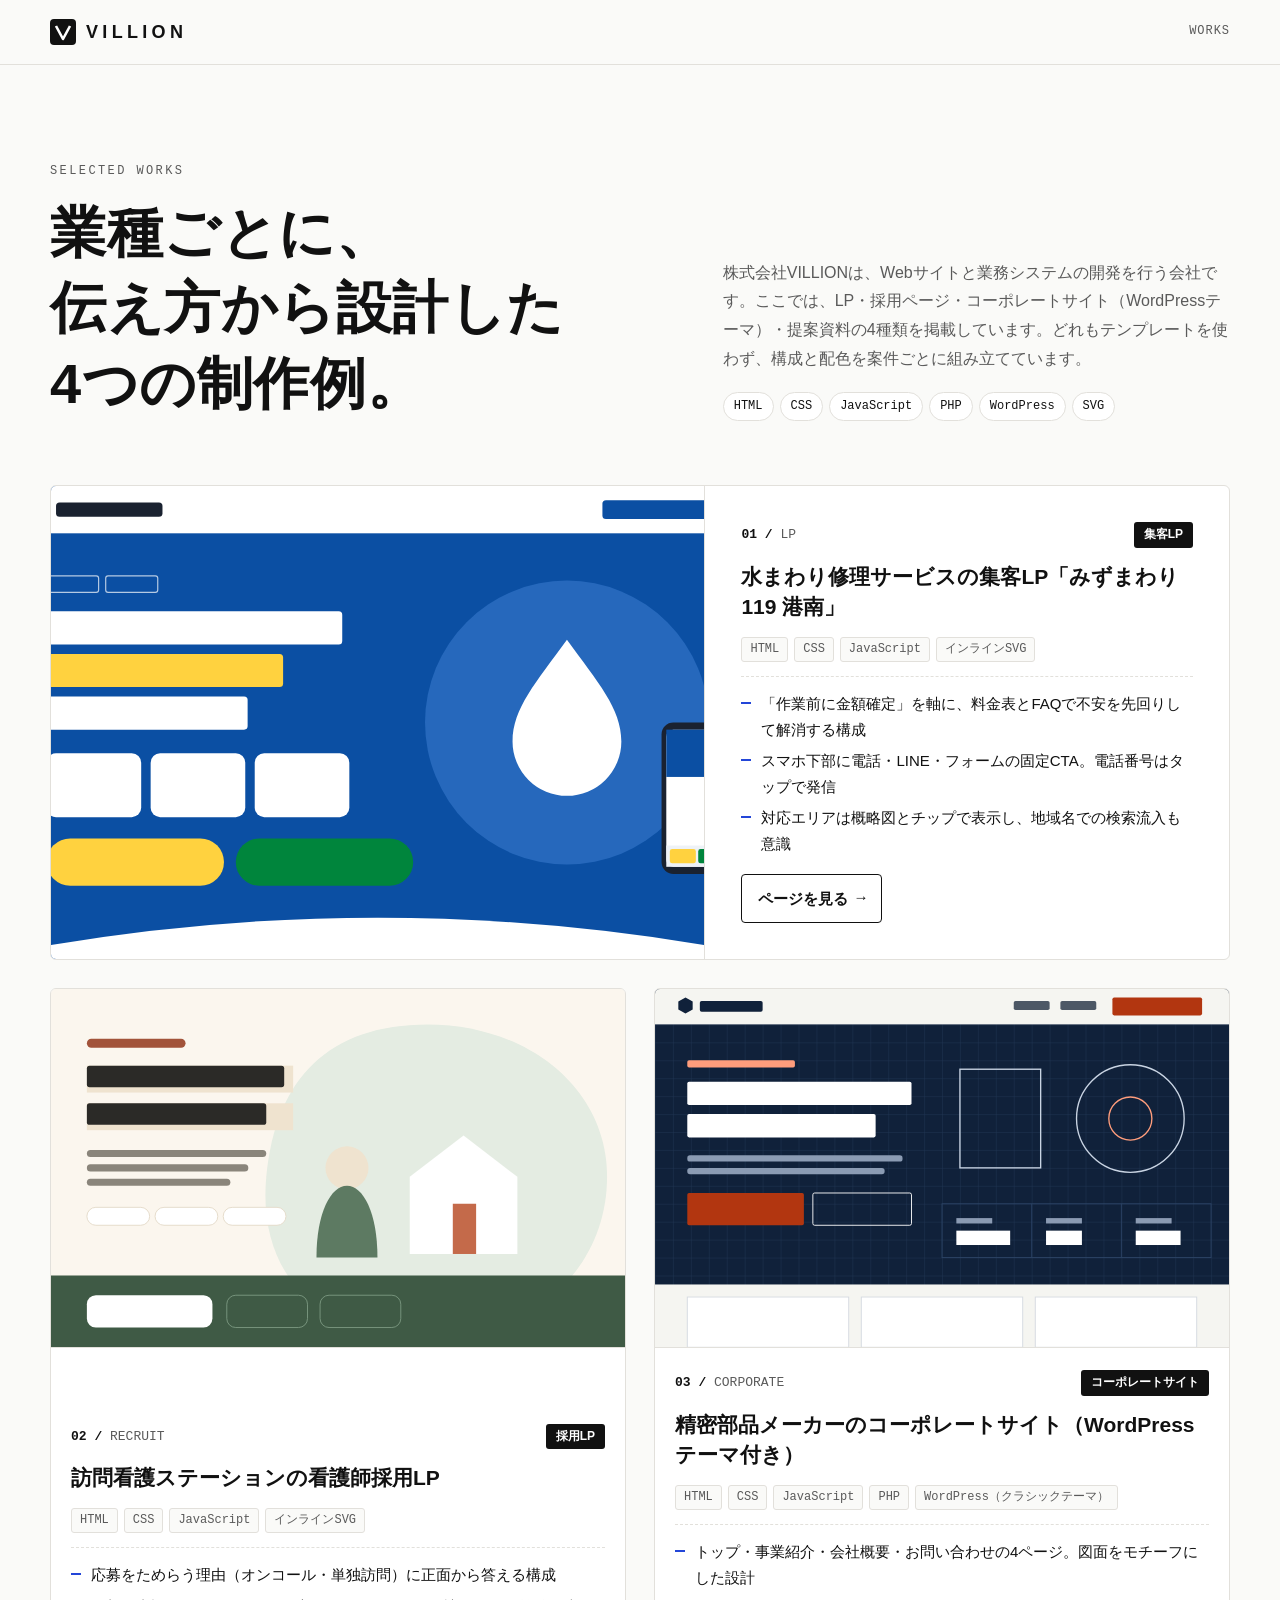
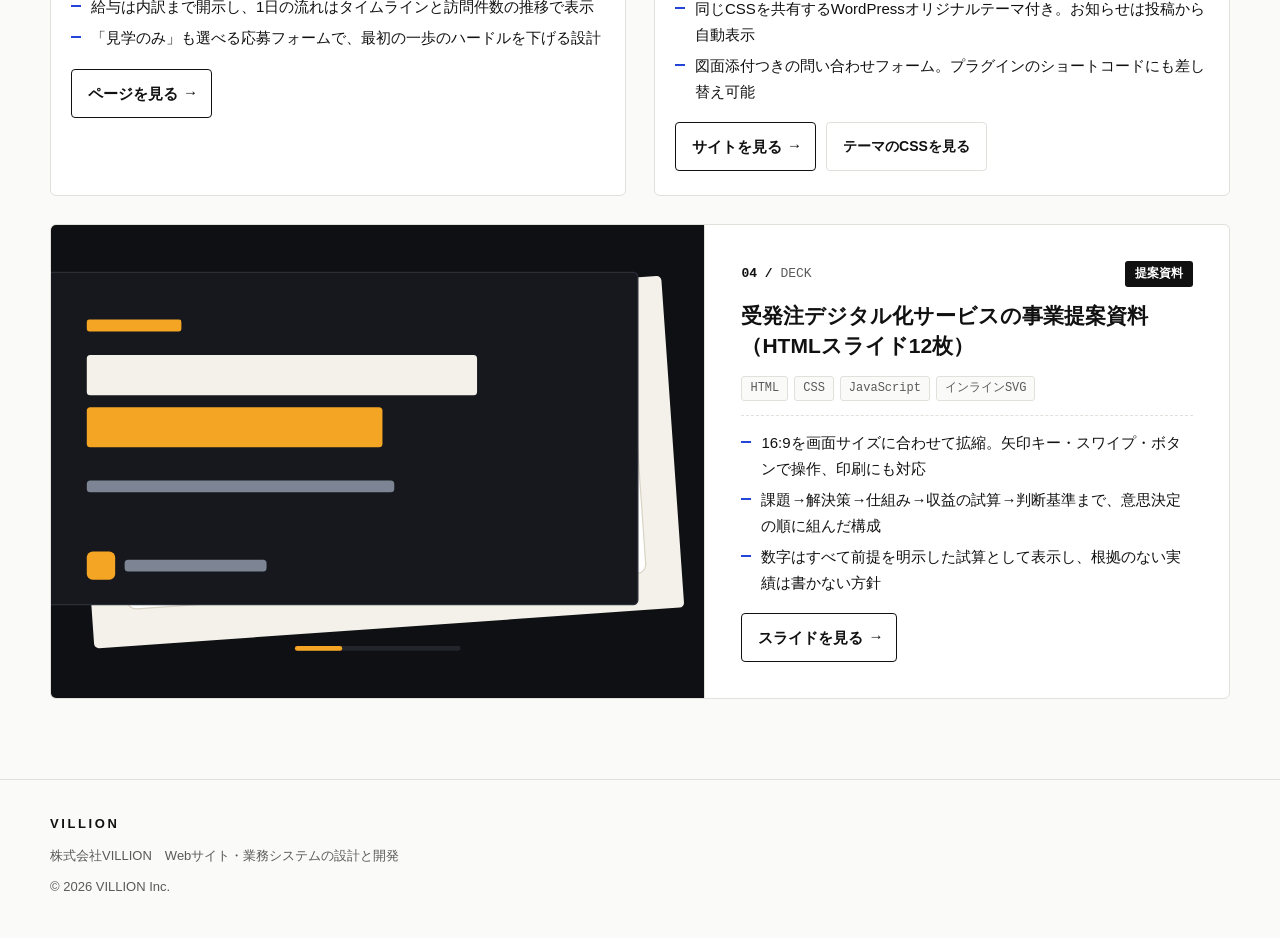
==== index.html @ d7cc5c80 "制作例サイトを追加 Co-Authored-By: Claude Opus 5.5 <noreply@anthropic.com>" ====
<!doctype html>
<html lang="ja">
<head>
<meta charset="utf-8">
<meta name="viewport" content="width=device-width, initial-scale=1">
<title>制作例｜株式会社VILLION</title>
<meta name="description" content="株式会社VILLIONの制作例。集客LP、採用LP、WordPressオリジナルテーマのコーポレートサイト、HTMLスライドの事業提案資料。いずれも素のHTML/CSSで、スマホとPCの両方に対応しています。">
<meta name="theme-color" content="#111111">
<style>
:root {
  --ink: #111111;
  --sub: #5a5a5a;
  --line: #e2e0db;
  --bg: #fafaf8;
  --white: #ffffff;
  --accent: #2346d8;
  --sans: "Hiragino Sans", "Hiragino Kaku Gothic ProN", "Noto Sans JP", "Yu Gothic", Meiryo, sans-serif;
  --mono: "SF Mono", Menlo, Consolas, monospace;
}
*, *::before, *::after { box-sizing: border-box; }
html { -webkit-text-size-adjust: 100%; }
body { margin: 0; background: var(--bg); color: var(--ink); font-family: var(--sans); line-height: 1.8; font-size: 16px; }
h1, h2, h3, p, ul, dl, dd { margin: 0; }
a { color: inherit; }
:focus-visible { outline: 3px solid var(--accent); outline-offset: 3px; }
.wrap { width: min(1180px, 100% - 32px); margin-inline: auto; }

.hd { border-bottom: 1px solid var(--line); }
.hd__in { display: flex; align-items: center; justify-content: space-between; height: 64px; }
.logo { font-weight: 900; letter-spacing: .24em; font-size: 18px; text-decoration: none; display: flex; align-items: center; gap: 10px; }
.logo svg { width: 26px; height: 26px; }
.hd__meta { font-size: 12px; color: var(--sub); font-family: var(--mono); letter-spacing: .08em; }

.intro { padding: 56px 0 40px; display: grid; gap: 24px; }
.intro__label { font-family: var(--mono); font-size: 12px; letter-spacing: .2em; color: var(--accent); }
.intro h1 { font-size: clamp(30px, 7vw, 56px); font-weight: 800; line-height: 1.35; letter-spacing: .01em; }
.intro p { color: var(--sub); max-width: 38em; }
.intro__stack { display: flex; flex-wrap: wrap; gap: 6px; padding: 0; list-style: none; }
.intro__stack li { font-family: var(--mono); font-size: 12px; border: 1px solid var(--line); background: var(--white); padding: 3px 10px; border-radius: 999px; }
@media (min-width: 960px) {
  .intro { grid-template-columns: 1.2fr 1fr; align-items: end; padding: 96px 0 64px; gap: 64px; }
}

.works { display: grid; gap: 28px; padding-bottom: 80px; counter-reset: w; }
.work { background: var(--white); border: 1px solid var(--line); border-radius: 6px; overflow: hidden; display: grid; }
.work__thumb { display: block; aspect-ratio: 16 / 10; overflow: hidden; border-bottom: 1px solid var(--line); background: #eee; }
.work__thumb svg { width: 100%; height: 100%; transition: transform .4s ease; }
.work:hover .work__thumb svg { transform: scale(1.025); }
.work__body { padding: 22px 20px 24px; display: grid; gap: 14px; align-content: start; }
.work__top { display: flex; align-items: center; justify-content: space-between; gap: 12px; }
.work__no { font-family: var(--mono); font-size: 13px; color: var(--sub); }
.work__no::before { counter-increment: w; content: counter(w, decimal-leading-zero) " / "; color: var(--ink); font-weight: 700; }
.work__kind { font-size: 12px; font-weight: 700; padding: 2px 10px; border-radius: 3px; background: var(--ink); color: #fff; }
.work h2 { font-size: 21px; font-weight: 800; line-height: 1.45; }
.work__tech { display: flex; flex-wrap: wrap; gap: 6px; padding: 0; list-style: none; }
.work__tech li { font-family: var(--mono); font-size: 12px; color: var(--sub); background: var(--bg); border: 1px solid var(--line); padding: 1px 8px; border-radius: 3px; }
.work__points { list-style: none; padding: 0; display: grid; gap: 6px; border-top: 1px dashed var(--line); padding-top: 14px; }
.work__points li { position: relative; padding-left: 20px; font-size: 15px; line-height: 1.7; }
.work__points li::before { content: ""; position: absolute; left: 0; top: .72em; width: 10px; height: 2px; background: var(--accent); }
.work__links { display: flex; flex-wrap: wrap; gap: 10px; margin-top: 4px; }
.work__link { display: inline-flex; align-items: center; gap: 8px; font-weight: 700; font-size: 15px; text-decoration: none; padding: 10px 16px; border: 1.5px solid var(--ink); border-radius: 4px; }
.work__link:hover { background: var(--ink); color: #fff; }
.work__link--sub { border-color: var(--line); font-weight: 600; font-size: 14px; }
.work__link--sub:hover { background: var(--bg); color: var(--ink); }
.work__link span[aria-hidden] { font-family: var(--mono); }
@media (min-width: 760px) { .works { grid-template-columns: 1fr 1fr; } }
@media (min-width: 1100px) {
  .work--wide { grid-column: 1 / -1; grid-template-columns: 1.25fr 1fr; }
  .work--wide .work__thumb { aspect-ratio: auto; border-bottom: 0; border-right: 1px solid var(--line); min-height: 100%; }
  .work--wide .work__body { padding: 36px 36px; }
}

.ft { border-top: 1px solid var(--line); padding: 32px 0 40px; font-size: 13px; color: var(--sub); }
.ft__in { display: grid; gap: 8px; }
.ft b { color: var(--ink); letter-spacing: .2em; }
</style>
</head>
<body>
<header class="hd">
  <div class="wrap hd__in">
    <a class="logo" href="index.html">
      <svg viewBox="0 0 26 26" aria-hidden="true"><rect width="26" height="26" rx="4" fill="#111"/><path d="M6 7l7 13 7-13" fill="none" stroke="#fff" stroke-width="2.6" stroke-linejoin="round"/></svg>
      VILLION
    </a>
    <span class="hd__meta">WORKS</span>
  </div>
</header>

<main>
  <section class="intro wrap" aria-labelledby="intro-title">
    <div>
      <p class="intro__label">SELECTED WORKS</p>
      <h1 id="intro-title" style="margin-top:12px">業種ごとに、<br>伝え方から設計した<br>4つの制作例。</h1>
    </div>
    <div style="display:grid;gap:18px">
      <p>株式会社VILLIONは、Webサイトと業務システムの開発を行う会社です。ここでは、LP・採用ページ・コーポレートサイト（WordPressテーマ）・提案資料の4種類を掲載しています。どれもテンプレートを使わず、構成と配色を案件ごとに組み立てています。</p>
      <ul class="intro__stack" aria-label="主な使用技術">
        <li>HTML</li><li>CSS</li><li>JavaScript</li><li>PHP</li><li>WordPress</li><li>SVG</li>
      </ul>
    </div>
  </section>

  <div class="wrap works">

    <article class="work work--wide">
      <a class="work__thumb" href="works/lp-suido/index.html" tabindex="-1" aria-hidden="true">
        <svg viewBox="0 0 640 400" preserveAspectRatio="xMidYMid slice">
          <rect width="640" height="400" fill="#0b4fa3"/>
          <rect width="640" height="40" fill="#fff"/><rect x="24" y="12" width="16" height="16" rx="4" fill="#0b4fa3"/><rect x="48" y="14" width="90" height="12" rx="3" fill="#1a2230"/><rect x="510" y="12" width="106" height="16" rx="3" fill="#0b4fa3"/>
          <rect x="40" y="76" width="44" height="14" rx="2" fill="none" stroke="#fff" opacity=".7"/><rect x="90" y="76" width="44" height="14" rx="2" fill="none" stroke="#fff" opacity=".7"/>
          <rect x="40" y="106" width="250" height="28" rx="3" fill="#fff"/><rect x="40" y="142" width="200" height="28" rx="3" fill="#ffd23f"/><rect x="40" y="178" width="170" height="28" rx="3" fill="#fff"/>
          <rect x="40" y="226" width="80" height="54" rx="8" fill="#fff"/><rect x="128" y="226" width="80" height="54" rx="8" fill="#fff"/><rect x="216" y="226" width="80" height="54" rx="8" fill="#fff"/>
          <rect x="40" y="298" width="150" height="40" rx="20" fill="#ffd23f"/><rect x="200" y="298" width="150" height="40" rx="20" fill="#00853c"/>
          <circle cx="480" cy="200" r="120" fill="#3d7fd1" opacity=".55"/><path d="M480 130c-26 36-46 58-46 86a46 46 0 0 0 92 0c0-28-20-50-46-86Z" fill="#fff"/>
          <path d="M-20 400 Q320 330 660 400Z" fill="#fff"/>
          <!-- phone mock with fixed CTA -->
          <g transform="translate(560 200)"><rect width="64" height="128" rx="10" fill="#1a2230"/><rect x="4" y="6" width="56" height="116" rx="6" fill="#fff"/><rect x="4" y="6" width="56" height="40" fill="#0b4fa3"/><rect x="4" y="104" width="56" height="18" fill="#eef2f7"/><rect x="7" y="107" width="22" height="12" rx="2" fill="#ffd23f"/><rect x="31" y="107" width="13" height="12" rx="2" fill="#00853c"/><rect x="46" y="107" width="11" height="12" rx="2" fill="#0b4fa3"/></g>
        </svg>
      </a>
      <div class="work__body">
        <div class="work__top"><span class="work__no">LP</span><span class="work__kind">集客LP</span></div>
        <h2>水まわり修理サービスの集客LP「みずまわり119 港南」</h2>
        <ul class="work__tech" aria-label="使用技術"><li>HTML</li><li>CSS</li><li>JavaScript</li><li>インラインSVG</li></ul>
        <ul class="work__points">
          <li>「作業前に金額確定」を軸に、料金表とFAQで不安を先回りして解消する構成</li>
          <li>スマホ下部に電話・LINE・フォームの固定CTA。電話番号はタップで発信</li>
          <li>対応エリアは概略図とチップで表示し、地域名での検索流入も意識</li>
        </ul>
        <div class="work__links"><a class="work__link" href="works/lp-suido/index.html">ページを見る <span aria-hidden="true">→</span></a></div>
      </div>
    </article>

    <article class="work">
      <a class="work__thumb" href="works/lp-recruit/index.html" tabindex="-1" aria-hidden="true">
        <svg viewBox="0 0 640 400" preserveAspectRatio="xMidYMid slice">
          <rect width="640" height="400" fill="#fbf6ee"/>
          <path d="M420 40c110 0 200 70 200 170s-80 180-200 180-190-70-180-180S310 40 420 40Z" fill="#e4ece2"/>
          <path d="M400 210l60-46 60 46v86H400z" fill="#fff"/><rect x="448" y="240" width="26" height="56" fill="#c46a4a"/>
          <circle cx="330" cy="200" r="24" fill="#efe3cf"/><path d="M296 300c0-50 16-80 34-80s34 30 34 80z" fill="#5d7a62"/>
          <rect x="40" y="56" width="110" height="10" rx="5" fill="#a2533a"/>
          <rect x="40" y="86" width="230" height="30" fill="#efe3cf"/><rect x="40" y="86" width="220" height="24" rx="3" fill="#2b2a27"/>
          <rect x="40" y="128" width="230" height="30" fill="#efe3cf"/><rect x="40" y="128" width="200" height="24" rx="3" fill="#2b2a27"/>
          <rect x="40" y="180" width="200" height="8" rx="4" fill="#8a857b"/><rect x="40" y="196" width="180" height="8" rx="4" fill="#8a857b"/><rect x="40" y="212" width="160" height="8" rx="4" fill="#8a857b"/>
          <rect x="40" y="244" width="70" height="20" rx="10" fill="#fff" stroke="#e3d9c8"/><rect x="116" y="244" width="70" height="20" rx="10" fill="#fff" stroke="#e3d9c8"/><rect x="192" y="244" width="70" height="20" rx="10" fill="#fff" stroke="#e3d9c8"/>
          <rect x="0" y="320" width="640" height="80" fill="#3f5a45"/>
          <rect x="40" y="342" width="140" height="36" rx="10" fill="#fff"/><rect x="196" y="342" width="90" height="36" rx="10" fill="none" stroke="#7d9a82"/><rect x="300" y="342" width="90" height="36" rx="10" fill="none" stroke="#7d9a82"/>
        </svg>
      </a>
      <div class="work__body">
        <div class="work__top"><span class="work__no">RECRUIT</span><span class="work__kind">採用LP</span></div>
        <h2>訪問看護ステーションの看護師採用LP</h2>
        <ul class="work__tech" aria-label="使用技術"><li>HTML</li><li>CSS</li><li>JavaScript</li><li>インラインSVG</li></ul>
        <ul class="work__points">
          <li>応募をためらう理由（オンコール・単独訪問）に正面から答える構成</li>
          <li>給与は内訳まで開示し、1日の流れはタイムラインと訪問件数の推移で表示</li>
          <li>「見学のみ」も選べる応募フォームで、最初の一歩のハードルを下げる設計</li>
        </ul>
        <div class="work__links"><a class="work__link" href="works/lp-recruit/index.html">ページを見る <span aria-hidden="true">→</span></a></div>
      </div>
    </article>

    <article class="work">
      <a class="work__thumb" href="works/corporate/index.html" tabindex="-1" aria-hidden="true">
        <svg viewBox="0 0 640 400" preserveAspectRatio="xMidYMid slice">
          <defs><pattern id="gr" width="20" height="20" patternUnits="userSpaceOnUse"><path d="M20 0H0V20" fill="none" stroke="#2c4466" stroke-width="1"/></pattern></defs>
          <rect width="640" height="400" fill="#10213a"/><rect width="640" height="400" fill="url(#gr)" opacity=".6"/>
          <rect width="640" height="40" fill="#f5f5f1"/><path d="M34 10l8 4.5v9L34 28l-8-4.5v-9z" fill="#10213a"/><rect x="50" y="14" width="70" height="12" rx="2" fill="#10213a"/>
          <rect x="400" y="14" width="40" height="10" rx="2" fill="#4d5866"/><rect x="452" y="14" width="40" height="10" rx="2" fill="#4d5866"/><rect x="510" y="10" width="100" height="20" rx="2" fill="#b23610"/>
          <rect x="36" y="80" width="120" height="8" rx="2" fill="#ff9d7c"/>
          <rect x="36" y="104" width="250" height="26" rx="2" fill="#fff"/><rect x="36" y="140" width="210" height="26" rx="2" fill="#fff"/>
          <rect x="36" y="186" width="240" height="7" rx="3" fill="#8b9bb3"/><rect x="36" y="200" width="220" height="7" rx="3" fill="#8b9bb3"/>
          <rect x="36" y="228" width="130" height="36" rx="2" fill="#b23610"/><rect x="176" y="228" width="110" height="36" rx="2" fill="none" stroke="#fff"/>
          <g fill="none" stroke="#c9d4e3" stroke-width="1.5"><rect x="340" y="90" width="90" height="110"/><circle cx="530" cy="145" r="60"/><circle cx="530" cy="145" r="24" stroke="#ff9d7c"/></g>
          <g stroke="#2c4466"><rect x="320" y="240" width="300" height="60" fill="none"/><path d="M420 240v60M520 240v60"/></g>
          <rect x="336" y="256" width="40" height="6" fill="#8b9bb3"/><rect x="336" y="270" width="60" height="16" fill="#fff"/><rect x="436" y="256" width="40" height="6" fill="#8b9bb3"/><rect x="436" y="270" width="40" height="16" fill="#fff"/><rect x="536" y="256" width="40" height="6" fill="#8b9bb3"/><rect x="536" y="270" width="50" height="16" fill="#fff"/>
          <rect x="0" y="330" width="640" height="70" fill="#f5f5f1"/><g fill="#fff" stroke="#d4d9e0"><rect x="36" y="344" width="180" height="56"/><rect x="230" y="344" width="180" height="56"/><rect x="424" y="344" width="180" height="56"/></g>
        </svg>
      </a>
      <div class="work__body">
        <div class="work__top"><span class="work__no">CORPORATE</span><span class="work__kind">コーポレートサイト</span></div>
        <h2>精密部品メーカーのコーポレートサイト（WordPressテーマ付き）</h2>
        <ul class="work__tech" aria-label="使用技術"><li>HTML</li><li>CSS</li><li>JavaScript</li><li>PHP</li><li>WordPress（クラシックテーマ）</li></ul>
        <ul class="work__points">
          <li>トップ・事業紹介・会社概要・お問い合わせの4ページ。図面をモチーフにした設計</li>
          <li>同じCSSを共有するWordPressオリジナルテーマ付き。お知らせは投稿から自動表示</li>
          <li>図面添付つきの問い合わせフォーム。プラグインのショートコードにも差し替え可能</li>
        </ul>
        <div class="work__links">
          <a class="work__link" href="works/corporate/index.html">サイトを見る <span aria-hidden="true">→</span></a>
          <a class="work__link work__link--sub" href="works/corporate/wp-theme/villion-corporate/style.css">テーマのCSSを見る</a>
        </div>
      </div>
    </article>

    <article class="work work--wide">
      <a class="work__thumb" href="works/deck/index.html" tabindex="-1" aria-hidden="true">
        <svg viewBox="0 0 640 400" preserveAspectRatio="xMidYMid slice">
          <rect width="640" height="400" fill="#0f1013"/>
          <g transform="translate(70 60) rotate(-4 250 140)"><rect width="500" height="281" rx="4" fill="#f3f1ea"/><rect x="30" y="28" width="26" height="12" rx="2" fill="#f5a524"/><rect x="30" y="54" width="300" height="20" rx="2" fill="#16181d"/><g fill="#fff" stroke="#d8d3c4"><rect x="30" y="100" width="140" height="150" rx="8"/><rect x="180" y="100" width="140" height="150" rx="8"/><rect x="330" y="100" width="140" height="150" rx="8"/></g><rect x="194" y="80" width="112" height="190" rx="8" fill="#16181d" transform="translate(0 0)" opacity="0"/><rect x="180" y="100" width="140" height="150" rx="8" fill="#16181d"/><rect x="200" y="124" width="70" height="10" rx="2" fill="#f5a524"/><rect x="200" y="146" width="90" height="18" rx="2" fill="#f3f1ea"/></g>
          <g transform="translate(40 40)"><rect width="500" height="281" rx="4" fill="#16181d" stroke="#2a2e37"/><rect x="34" y="40" width="80" height="10" rx="2" fill="#f5a524"/><rect x="34" y="70" width="330" height="34" rx="3" fill="#f3f1ea"/><rect x="34" y="114" width="250" height="34" rx="3" fill="#f5a524"/><rect x="34" y="176" width="260" height="10" rx="3" fill="#7d8594"/><rect x="34" y="236" width="24" height="24" rx="5" fill="#f5a524"/><rect x="66" y="243" width="120" height="10" rx="3" fill="#7d8594"/></g>
          <rect x="250" y="356" width="140" height="4" rx="2" fill="#22252c"/><rect x="250" y="356" width="40" height="4" rx="2" fill="#f5a524"/>
        </svg>
      </a>
      <div class="work__body">
        <div class="work__top"><span class="work__no">DECK</span><span class="work__kind">提案資料</span></div>
        <h2>受発注デジタル化サービスの事業提案資料（HTMLスライド12枚）</h2>
        <ul class="work__tech" aria-label="使用技術"><li>HTML</li><li>CSS</li><li>JavaScript</li><li>インラインSVG</li></ul>
        <ul class="work__points">
          <li>16:9を画面サイズに合わせて拡縮。矢印キー・スワイプ・ボタンで操作、印刷にも対応</li>
          <li>課題→解決策→仕組み→収益の試算→判断基準まで、意思決定の順に組んだ構成</li>
          <li>数字はすべて前提を明示した試算として表示し、根拠のない実績は書かない方針</li>
        </ul>
        <div class="work__links"><a class="work__link" href="works/deck/index.html">スライドを見る <span aria-hidden="true">→</span></a></div>
      </div>
    </article>

  </div>
</main>

<footer class="ft">
  <div class="wrap ft__in">
    <b>VILLION</b>
    <span>株式会社VILLION　Webサイト・業務システムの設計と開発</span>
    <span>&copy; 2026 VILLION Inc.</span>
  </div>
</footer>
</body>
</html>
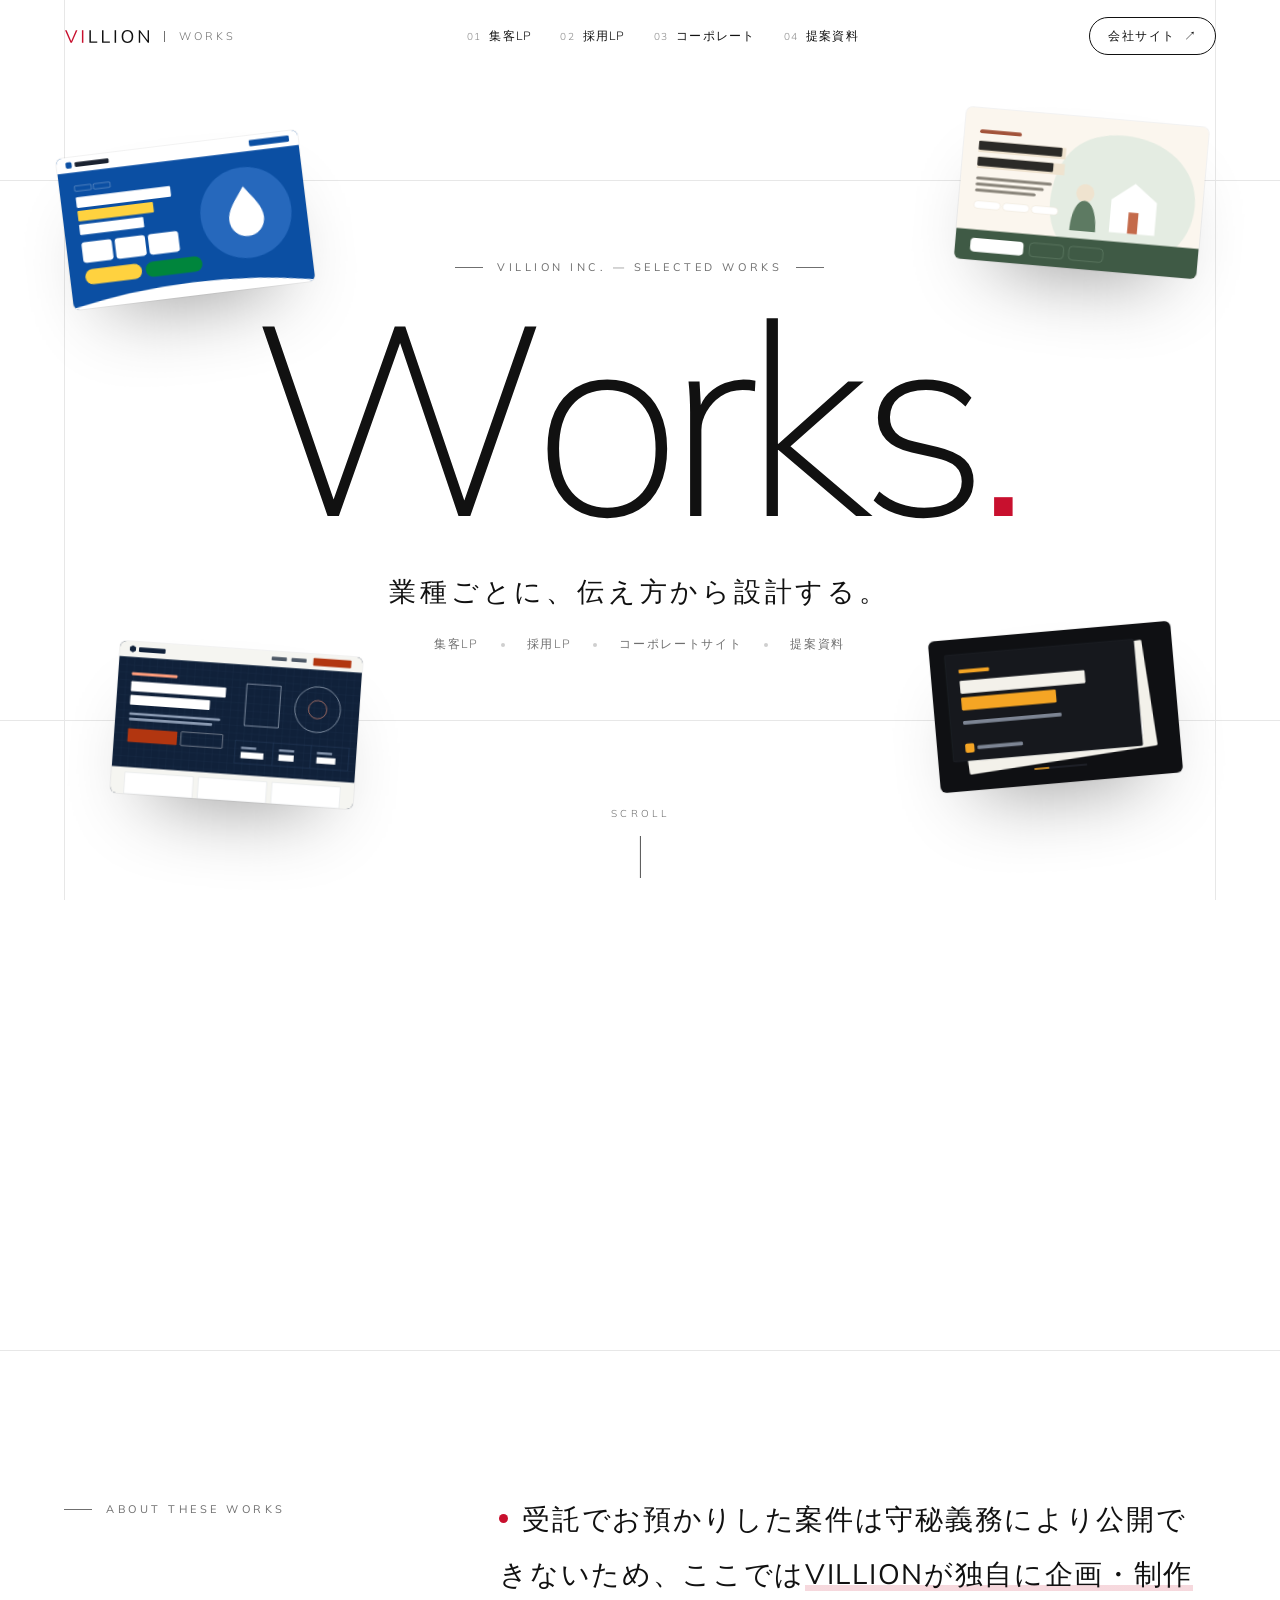
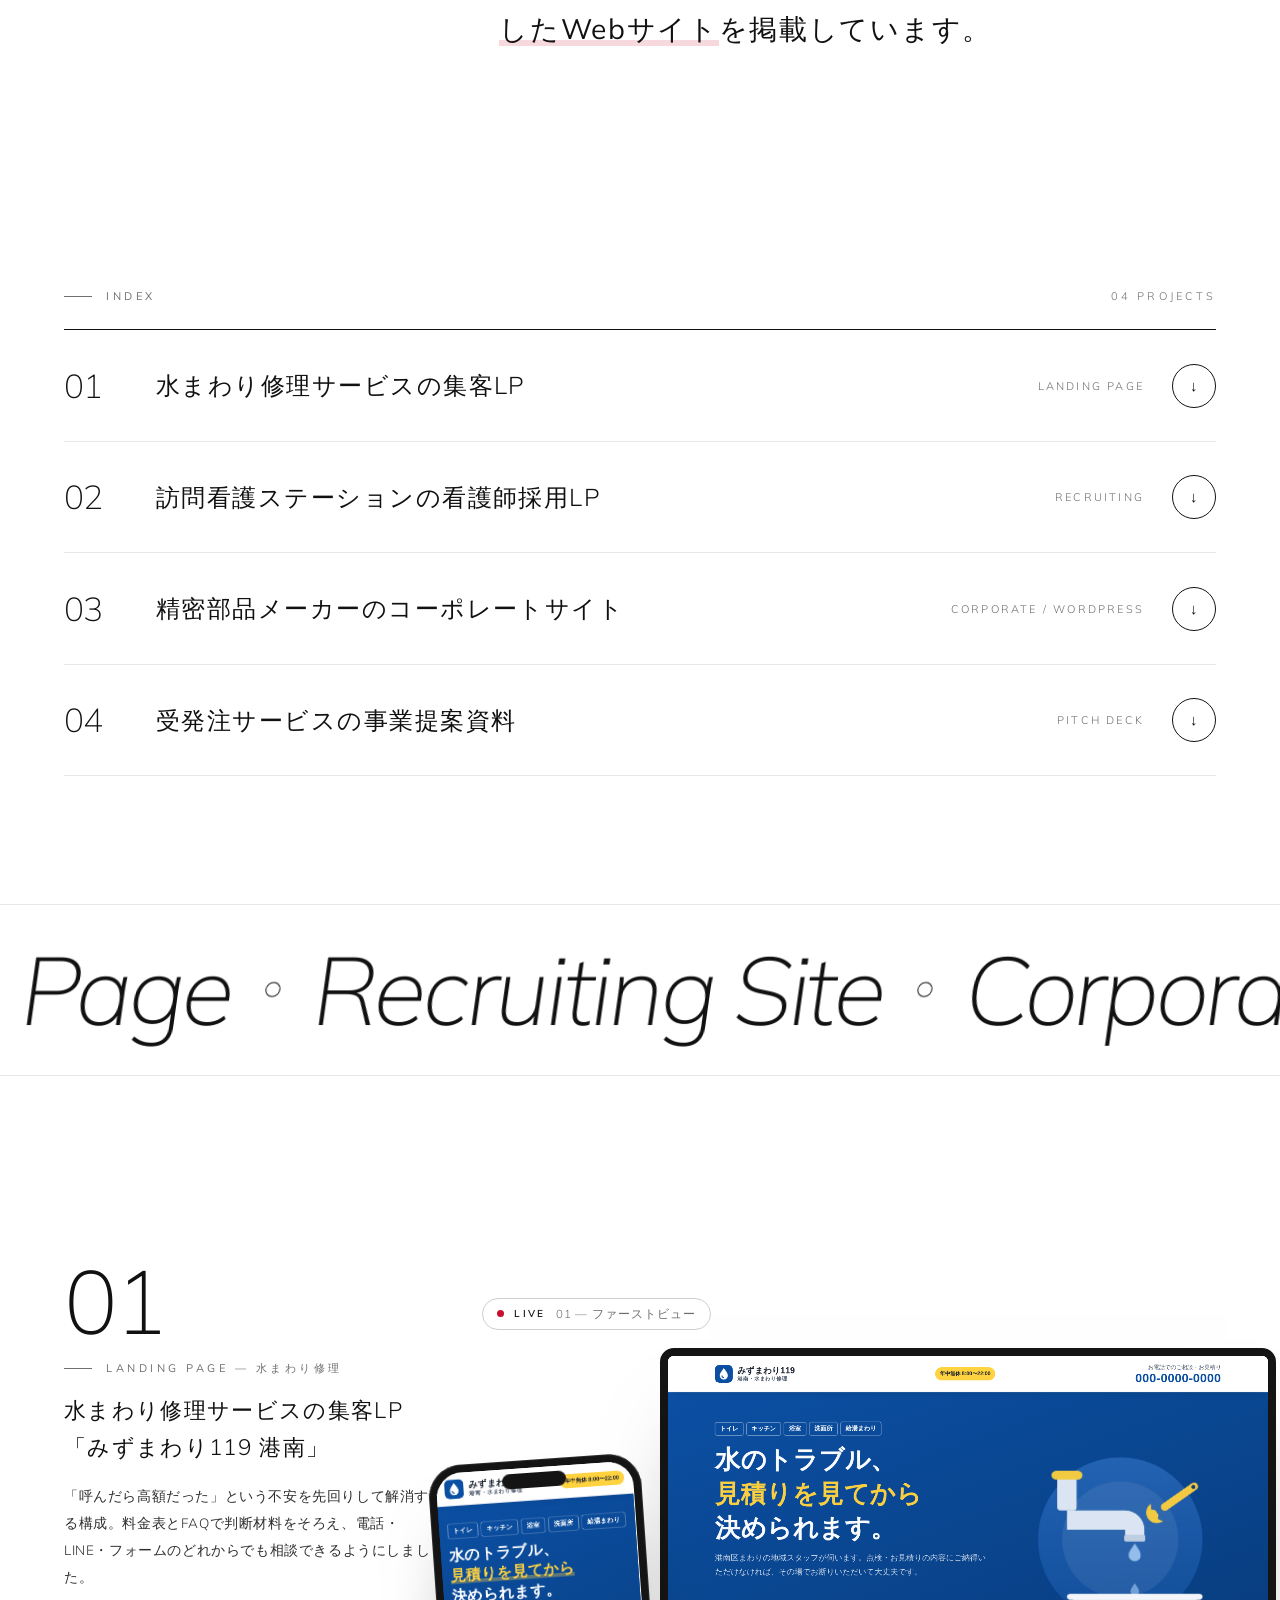
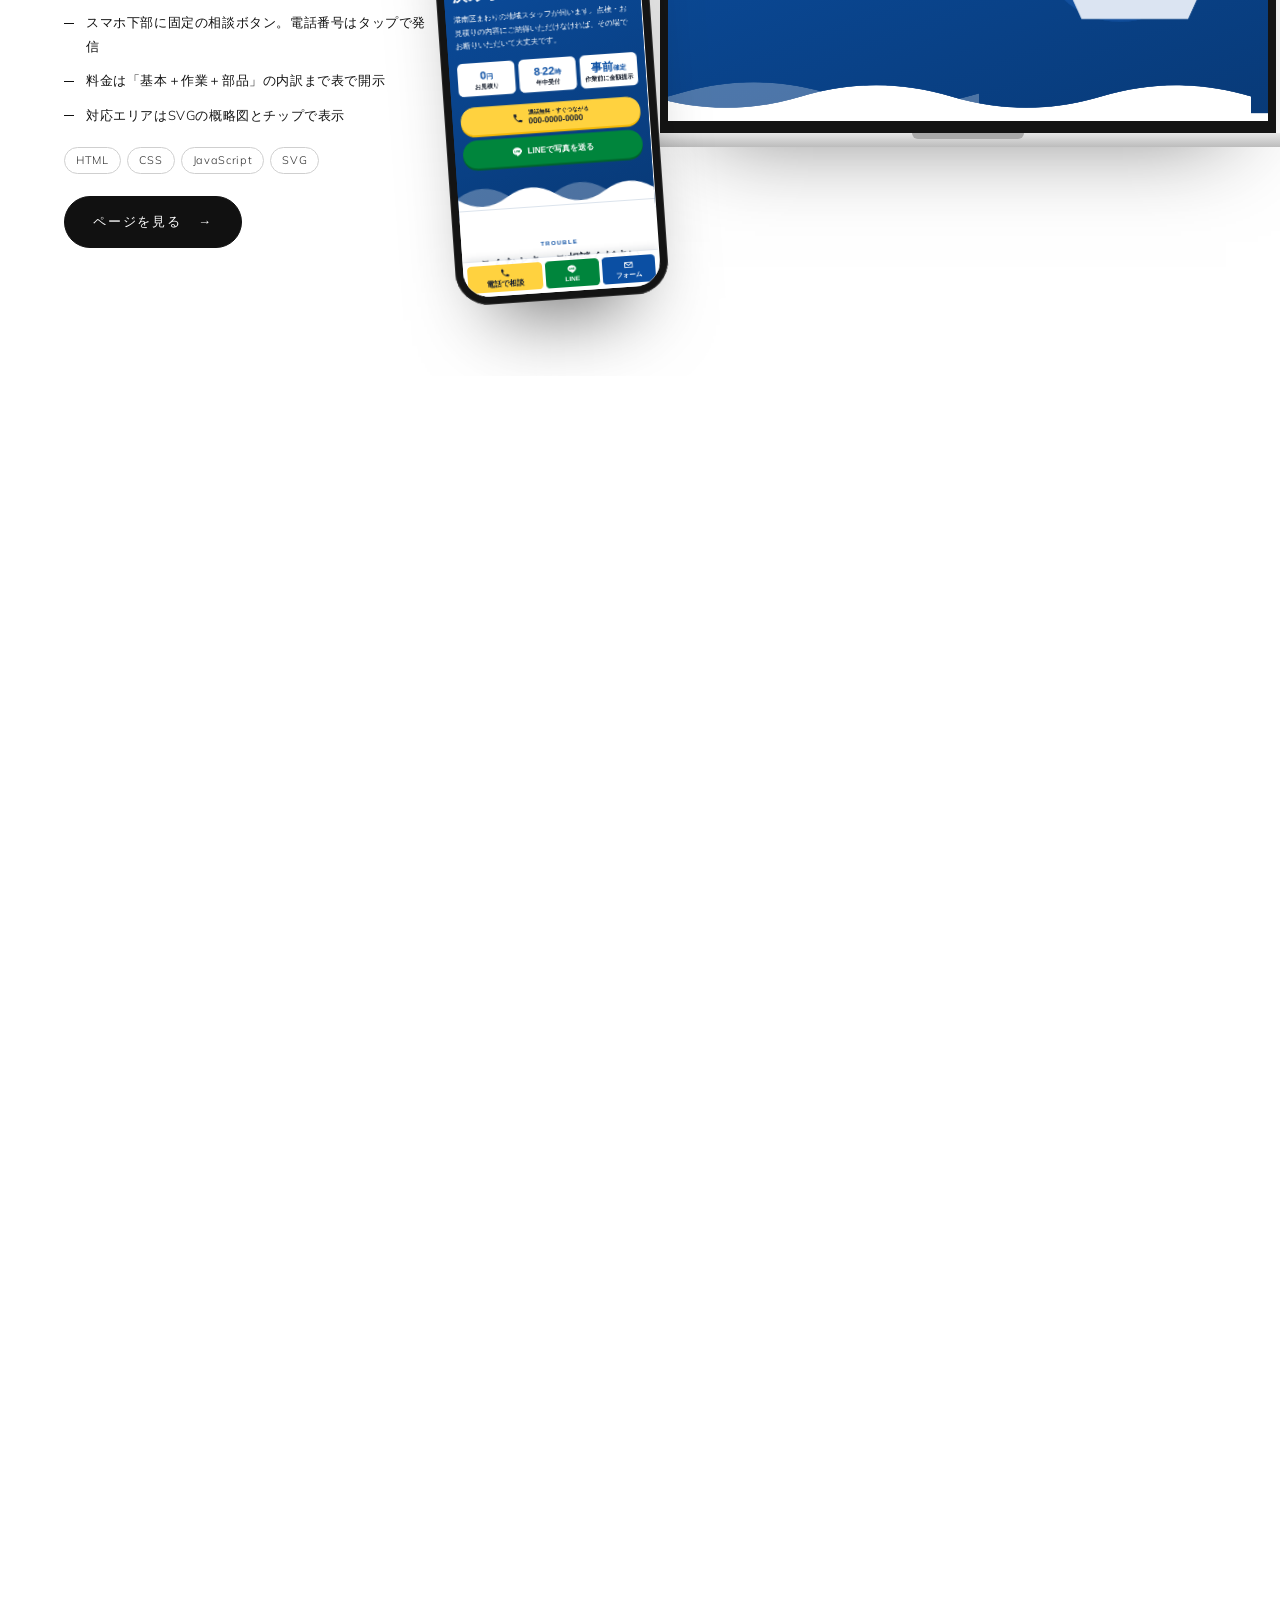
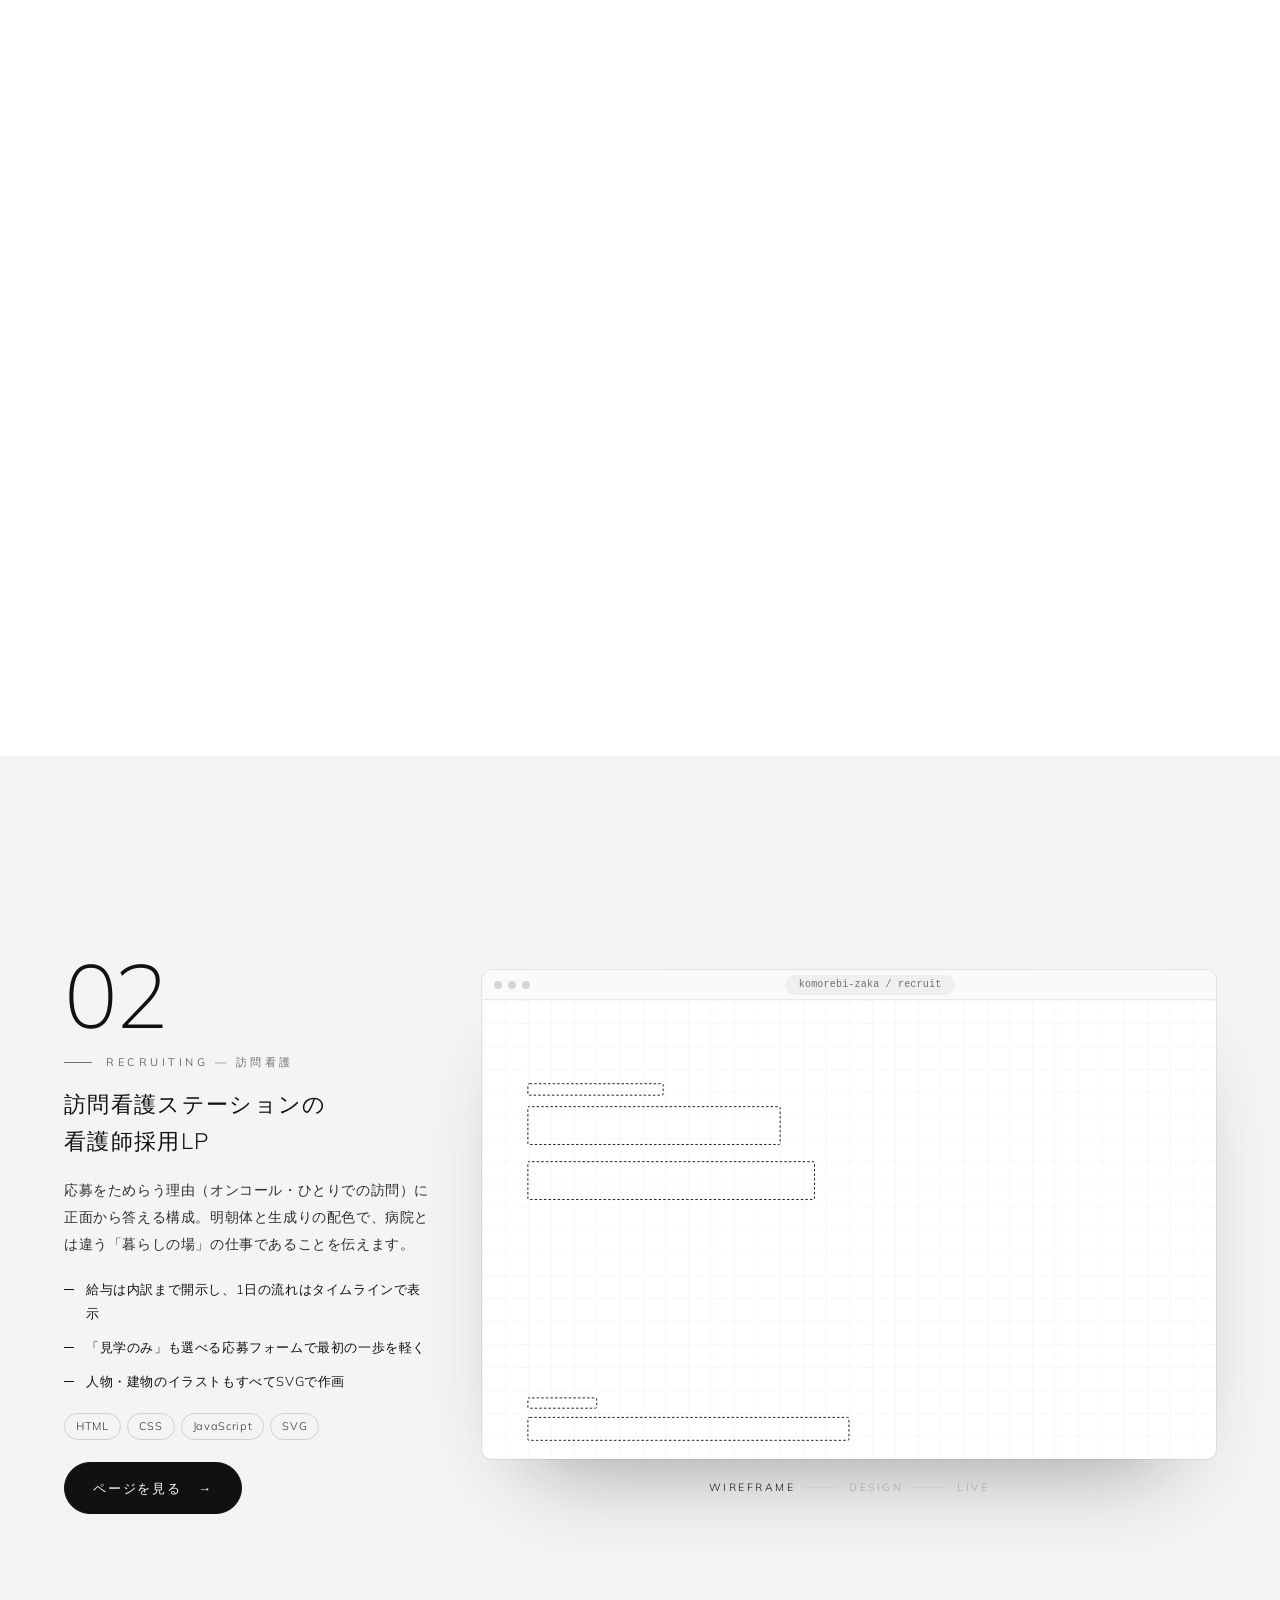
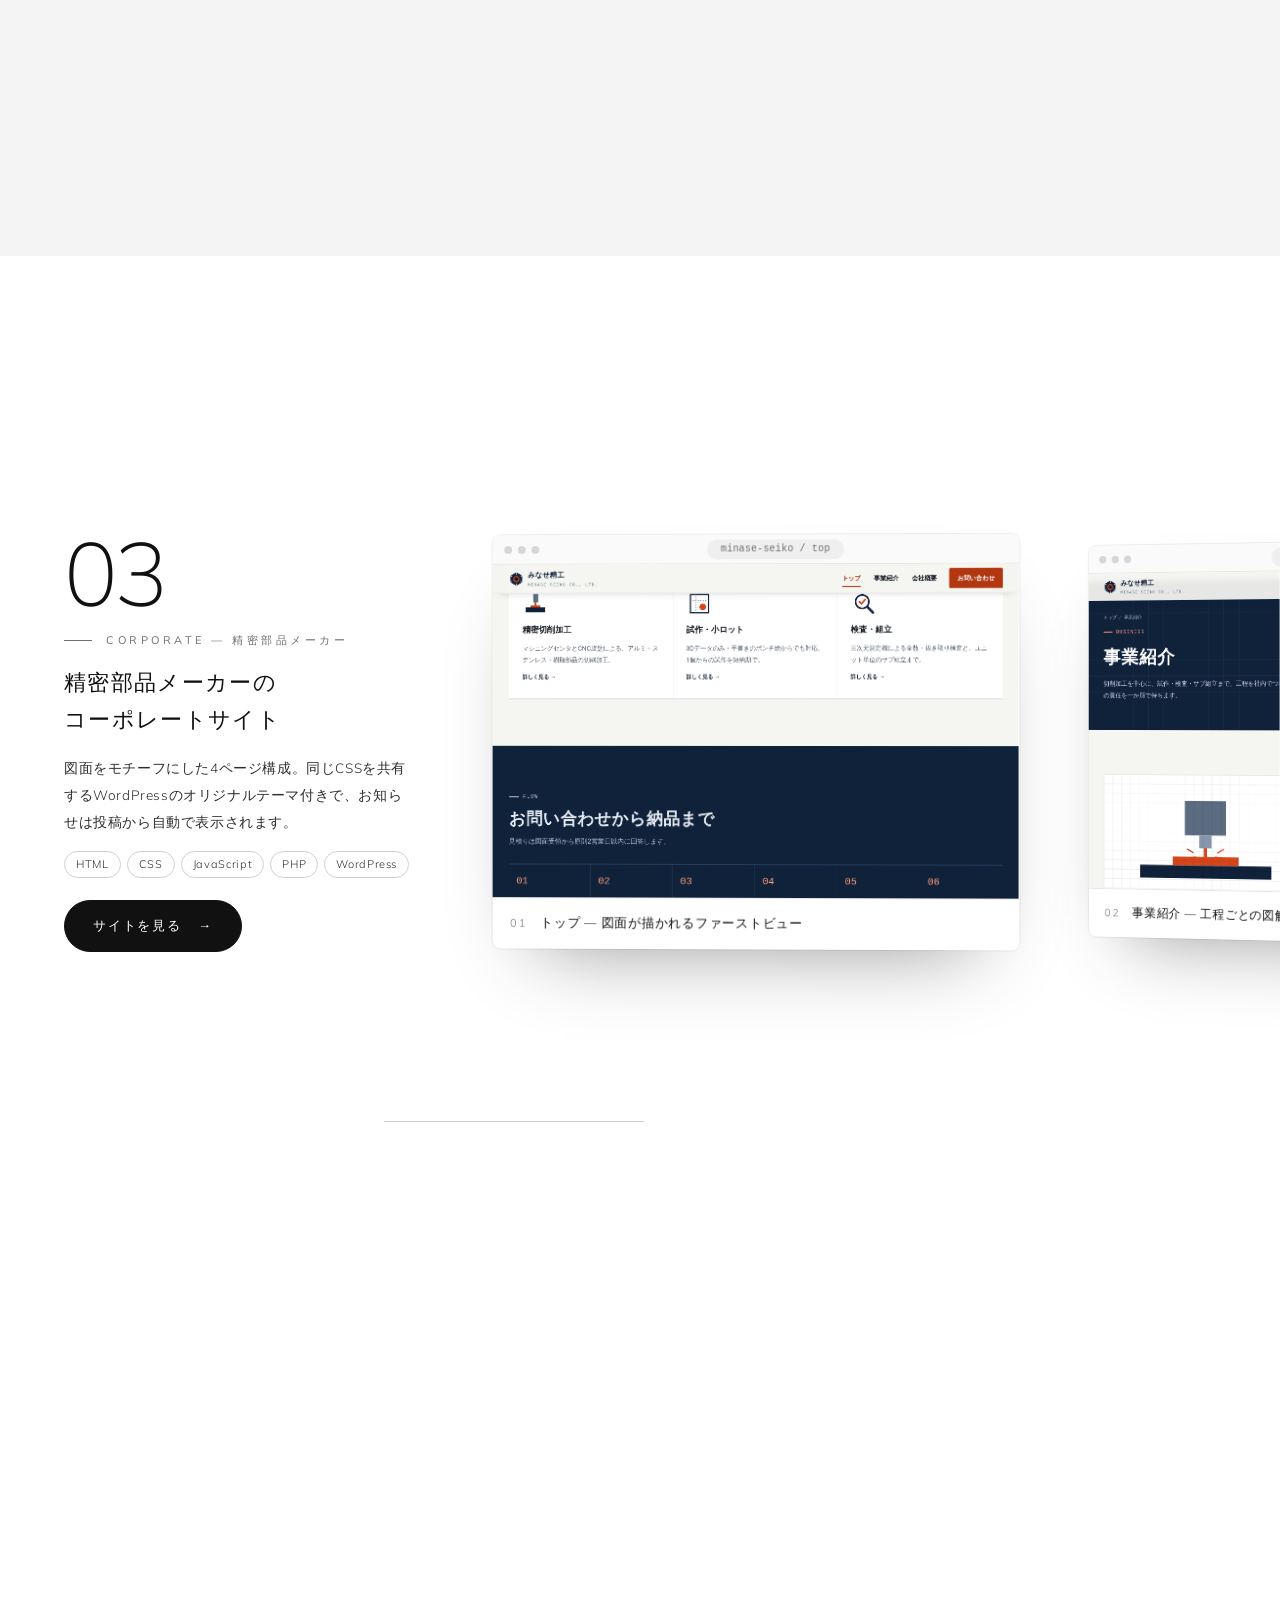
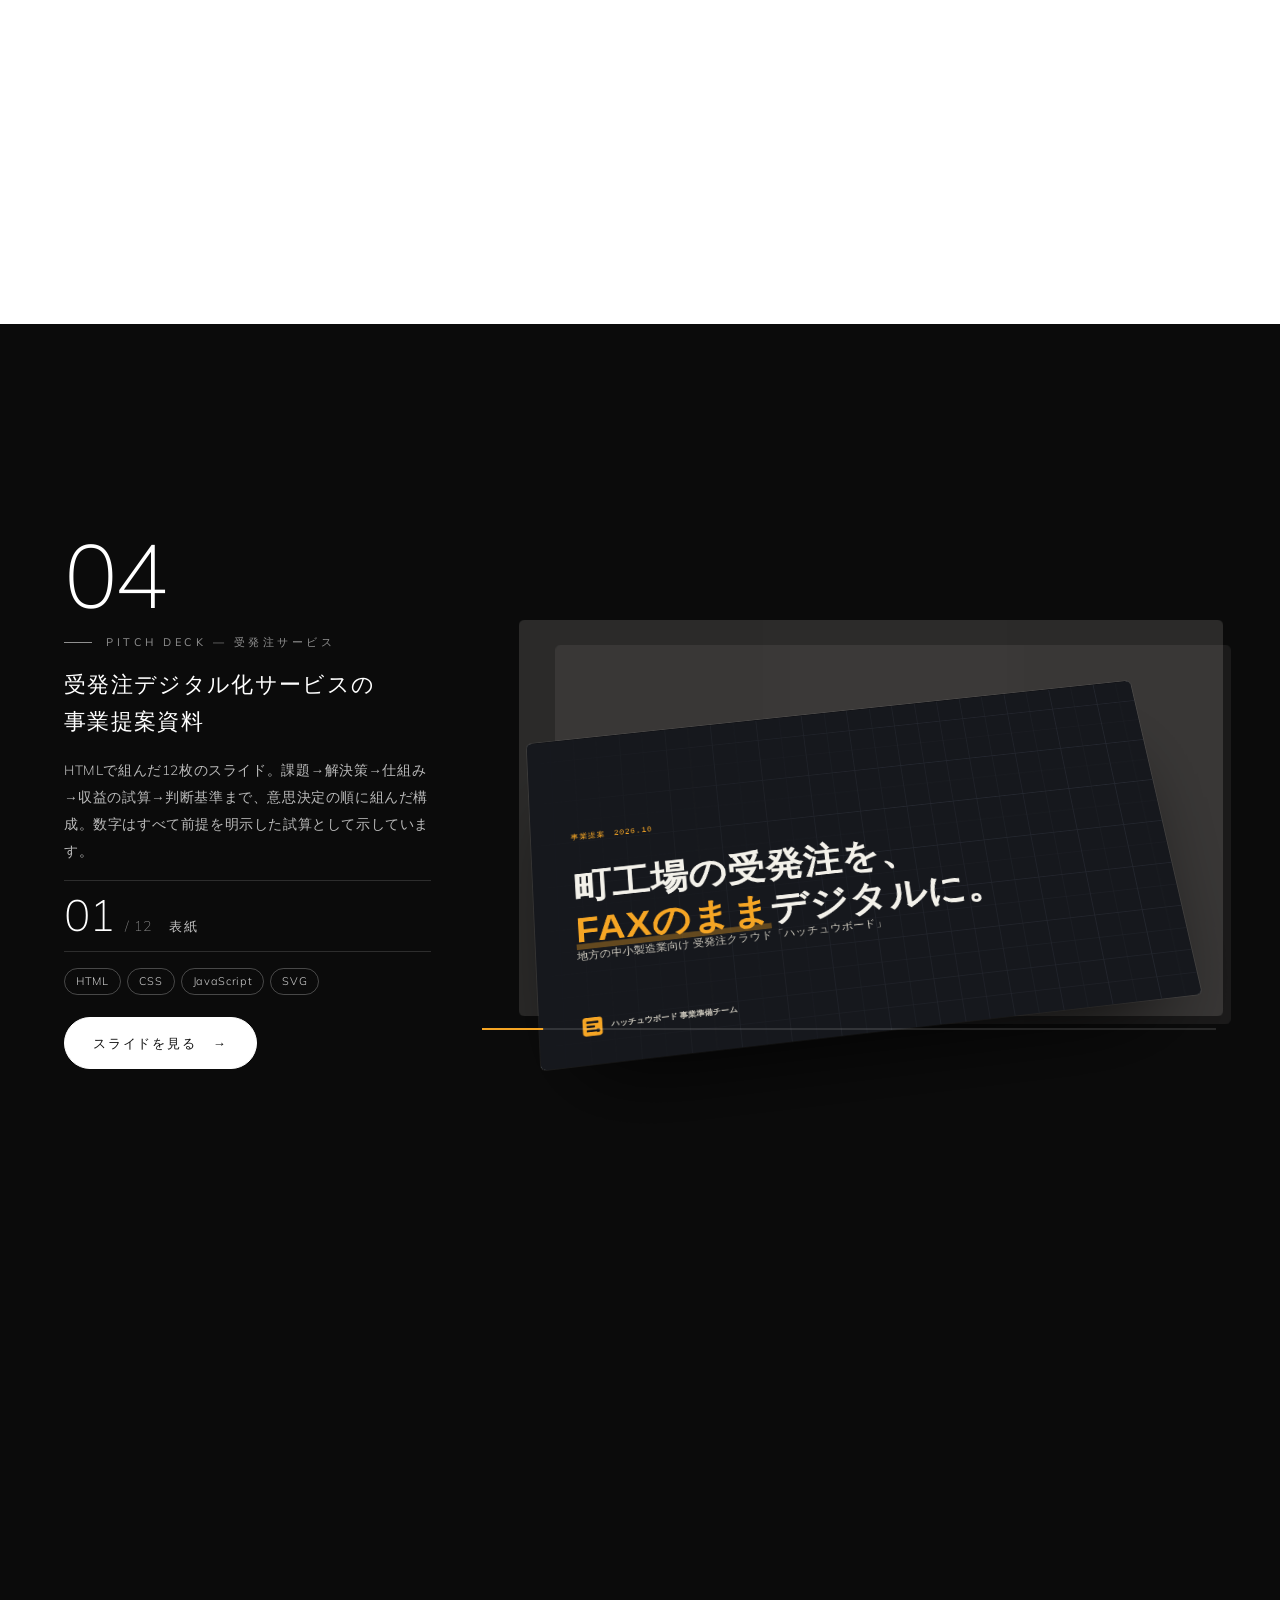
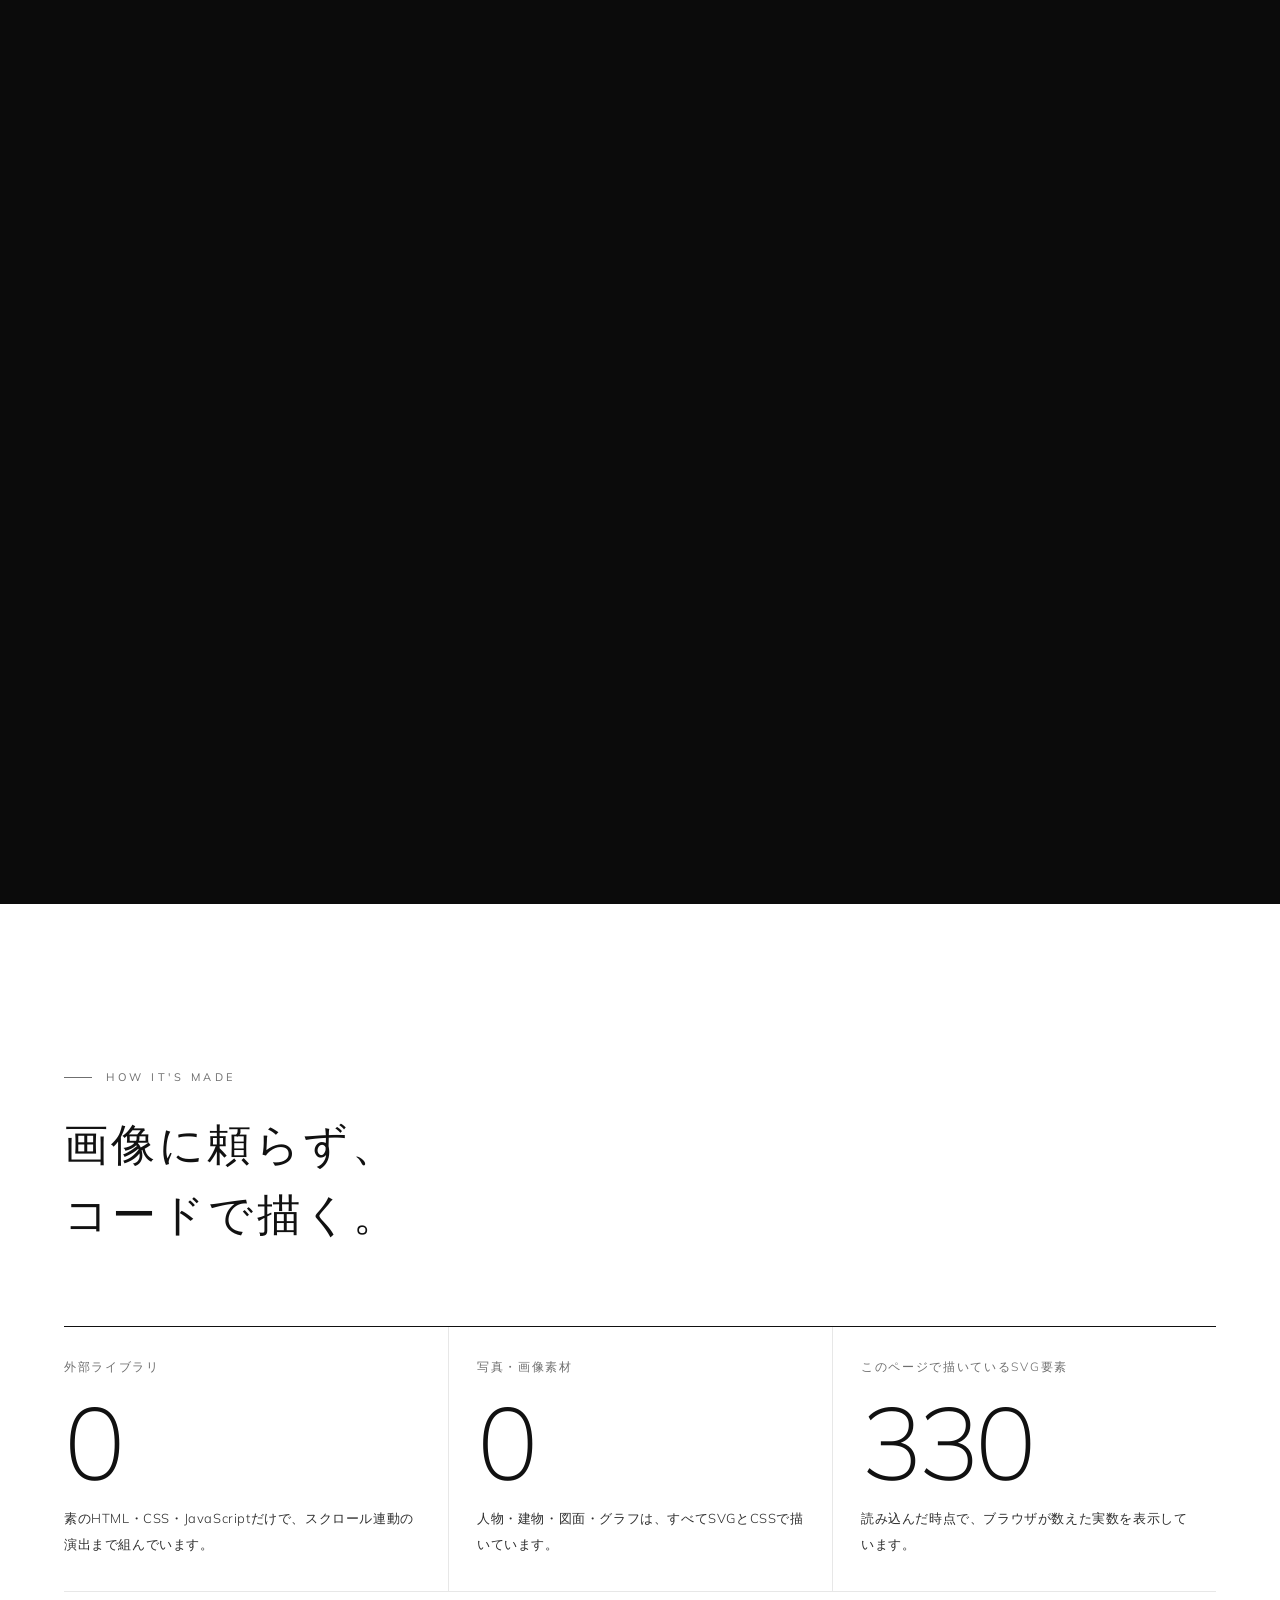
==== commit 76118868: "制作例サイトを演出つきのショーケースに作り直す - 一覧：実際のページがデバイスの中で流れる／線画→配色→実装／横に流れるギャラリー／スクロールで進むスライド - 会社サイトと同じブランド（Mulis" ====
--- a/index.html
+++ b/index.html
@@ -4,225 +4,473 @@
 <meta charset="utf-8">
 <meta name="viewport" content="width=device-width, initial-scale=1">
 <title>制作例｜株式会社VILLION</title>
-<meta name="description" content="株式会社VILLIONの制作例。集客LP、採用LP、WordPressオリジナルテーマのコーポレートサイト、HTMLスライドの事業提案資料。いずれも素のHTML/CSSで、スマホとPCの両方に対応しています。">
-<meta name="theme-color" content="#111111">
-<style>
-:root {
-  --ink: #111111;
-  --sub: #5a5a5a;
-  --line: #e2e0db;
-  --bg: #fafaf8;
-  --white: #ffffff;
-  --accent: #2346d8;
-  --sans: "Hiragino Sans", "Hiragino Kaku Gothic ProN", "Noto Sans JP", "Yu Gothic", Meiryo, sans-serif;
-  --mono: "SF Mono", Menlo, Consolas, monospace;
-}
-*, *::before, *::after { box-sizing: border-box; }
-html { -webkit-text-size-adjust: 100%; }
-body { margin: 0; background: var(--bg); color: var(--ink); font-family: var(--sans); line-height: 1.8; font-size: 16px; }
-h1, h2, h3, p, ul, dl, dd { margin: 0; }
-a { color: inherit; }
-:focus-visible { outline: 3px solid var(--accent); outline-offset: 3px; }
-.wrap { width: min(1180px, 100% - 32px); margin-inline: auto; }
-
-.hd { border-bottom: 1px solid var(--line); }
-.hd__in { display: flex; align-items: center; justify-content: space-between; height: 64px; }
-.logo { font-weight: 900; letter-spacing: .24em; font-size: 18px; text-decoration: none; display: flex; align-items: center; gap: 10px; }
-.logo svg { width: 26px; height: 26px; }
-.hd__meta { font-size: 12px; color: var(--sub); font-family: var(--mono); letter-spacing: .08em; }
-
-.intro { padding: 56px 0 40px; display: grid; gap: 24px; }
-.intro__label { font-family: var(--mono); font-size: 12px; letter-spacing: .2em; color: var(--accent); }
-.intro h1 { font-size: clamp(30px, 7vw, 56px); font-weight: 800; line-height: 1.35; letter-spacing: .01em; }
-.intro p { color: var(--sub); max-width: 38em; }
-.intro__stack { display: flex; flex-wrap: wrap; gap: 6px; padding: 0; list-style: none; }
-.intro__stack li { font-family: var(--mono); font-size: 12px; border: 1px solid var(--line); background: var(--white); padding: 3px 10px; border-radius: 999px; }
-@media (min-width: 960px) {
-  .intro { grid-template-columns: 1.2fr 1fr; align-items: end; padding: 96px 0 64px; gap: 64px; }
-}
-
-.works { display: grid; gap: 28px; padding-bottom: 80px; counter-reset: w; }
-.work { background: var(--white); border: 1px solid var(--line); border-radius: 6px; overflow: hidden; display: grid; }
-.work__thumb { display: block; aspect-ratio: 16 / 10; overflow: hidden; border-bottom: 1px solid var(--line); background: #eee; }
-.work__thumb svg { width: 100%; height: 100%; transition: transform .4s ease; }
-.work:hover .work__thumb svg { transform: scale(1.025); }
-.work__body { padding: 22px 20px 24px; display: grid; gap: 14px; align-content: start; }
-.work__top { display: flex; align-items: center; justify-content: space-between; gap: 12px; }
-.work__no { font-family: var(--mono); font-size: 13px; color: var(--sub); }
-.work__no::before { counter-increment: w; content: counter(w, decimal-leading-zero) " / "; color: var(--ink); font-weight: 700; }
-.work__kind { font-size: 12px; font-weight: 700; padding: 2px 10px; border-radius: 3px; background: var(--ink); color: #fff; }
-.work h2 { font-size: 21px; font-weight: 800; line-height: 1.45; }
-.work__tech { display: flex; flex-wrap: wrap; gap: 6px; padding: 0; list-style: none; }
-.work__tech li { font-family: var(--mono); font-size: 12px; color: var(--sub); background: var(--bg); border: 1px solid var(--line); padding: 1px 8px; border-radius: 3px; }
-.work__points { list-style: none; padding: 0; display: grid; gap: 6px; border-top: 1px dashed var(--line); padding-top: 14px; }
-.work__points li { position: relative; padding-left: 20px; font-size: 15px; line-height: 1.7; }
-.work__points li::before { content: ""; position: absolute; left: 0; top: .72em; width: 10px; height: 2px; background: var(--accent); }
-.work__links { display: flex; flex-wrap: wrap; gap: 10px; margin-top: 4px; }
-.work__link { display: inline-flex; align-items: center; gap: 8px; font-weight: 700; font-size: 15px; text-decoration: none; padding: 10px 16px; border: 1.5px solid var(--ink); border-radius: 4px; }
-.work__link:hover { background: var(--ink); color: #fff; }
-.work__link--sub { border-color: var(--line); font-weight: 600; font-size: 14px; }
-.work__link--sub:hover { background: var(--bg); color: var(--ink); }
-.work__link span[aria-hidden] { font-family: var(--mono); }
-@media (min-width: 760px) { .works { grid-template-columns: 1fr 1fr; } }
-@media (min-width: 1100px) {
-  .work--wide { grid-column: 1 / -1; grid-template-columns: 1.25fr 1fr; }
-  .work--wide .work__thumb { aspect-ratio: auto; border-bottom: 0; border-right: 1px solid var(--line); min-height: 100%; }
-  .work--wide .work__body { padding: 36px 36px; }
-}
-
-.ft { border-top: 1px solid var(--line); padding: 32px 0 40px; font-size: 13px; color: var(--sub); }
-.ft__in { display: grid; gap: 8px; }
-.ft b { color: var(--ink); letter-spacing: .2em; }
-</style>
+<meta name="description" content="株式会社VILLIONの制作例。集客LP、採用LP、WordPressテーマ付きのコーポレートサイト、HTMLスライドの事業提案資料。業種ごとに伝え方から設計し、図版もすべてSVGとCSSで描いています。">
+<meta property="og:title" content="制作例｜株式会社VILLION">
+<meta property="og:description" content="業種ごとに、伝え方から設計したWebサイト。株式会社VILLIONの制作例です。">
+<meta property="og:type" content="website">
+<meta property="og:site_name" content="株式会社VILLION">
+<meta property="og:locale" content="ja_JP">
+<meta name="theme-color" content="#ffffff">
+<link rel="icon" type="image/svg+xml" href="assets/img/favicon.svg">
+<link rel="icon" type="image/png" sizes="32x32" href="assets/img/favicon-32.png">
+<link rel="apple-touch-icon" href="assets/img/apple-touch-icon.png">
+<script>(function(h){h.className+=' js';try{if(!matchMedia('(prefers-reduced-motion: reduce)').matches)h.className+=' motion';}catch(e){}setTimeout(function(){if(!window.VW)h.classList.remove('motion');},2500);})(document.documentElement);</script>
+<link rel="stylesheet" href="assets/css/works.css">
+<script src="assets/js/works.js" defer></script>
 </head>
 <body>
+<a class="skip" href="#main">本文へ移動</a>
+
+<!-- 何度も使う図版（ロゴ・各サイトの画面）をここで一度だけ定義 -->
+<svg class="sprite" width="0" height="0" aria-hidden="true" focusable="false">
+  <defs>
+    <linearGradient id="pv-sg" x1="0" y1="0" x2="1" y2="1"><stop offset="0" stop-color="#0b4fa3"/><stop offset="1" stop-color="#083a78"/></linearGradient>
+    <pattern id="pv-gr" width="20" height="20" patternUnits="userSpaceOnUse"><path d="M20 0H0V20" fill="none" stroke="#2c4466" stroke-width="1"/></pattern>
+    <pattern id="pv-gr2" width="48" height="48" patternUnits="userSpaceOnUse"><path d="M48 0H0V48" fill="none" stroke="#24272f" stroke-width="1"/></pattern>
+  </defs>
+  <symbol id="vl-logo" viewBox="-55.2 -771.8 4810.0 838.5"><path fill="#c8102e" transform="translate(0.0 0) scale(1 -1)" d="M310.2412109375 0 2.60302734375 705H91.768798828125L365.4447021484375 65.8165283203125H334.0477294921875L608.783935546875 705H695.0703125L385.8416748046875 0Z"/><path fill="#c8102e" transform="translate(858.0 0) scale(1 -1)" d="M88.0728759765625 0V705H170.94970703125V0Z"/><path fill="currentColor" transform="translate(1277.0 0) scale(1 -1)" d="M88.0728759765625 0V705H170.94970703125V71.889404296875H527.336669921875V0Z"/><path fill="currentColor" transform="translate(1982.0 0) scale(1 -1)" d="M88.0728759765625 0V705H170.94970703125V71.889404296875H527.336669921875V0Z"/><path fill="currentColor" transform="translate(2687.0 0) scale(1 -1)" d="M88.0728759765625 0V705H170.94970703125V0Z"/><path fill="currentColor" transform="translate(3106.0 0) scale(1 -1)" d="M61.8919677734375 353Q61.8919677734375 464.5301513671875 100.2713623046875 545.2650756835938Q138.6507568359375 626 211.20477294921875 669.9698486328125Q283.7587890625 713.939697265625 385.577880859375 713.939697265625Q485.336669921875 713.939697265625 558.15576171875 669.9698486328125Q630.974853515625 626 670.6193237304688 545.2650756835938Q710.2637939453125 464.5301513671875 710.2637939453125 354Q710.2637939453125 242.4698486328125 670.354248046875 161.23492431640625Q630.4447021484375 80 557.6256103515625 35.5301513671875Q484.8065185546875 -8.939697265625 385.577880859375 -8.939697265625Q284.2889404296875 -8.939697265625 211.9698486328125 35.5301513671875Q139.6507568359375 80 100.7713623046875 161.23492431640625Q61.8919677734375 242.4698486328125 61.8919677734375 353ZM149.1783447265625 353Q149.1783447265625 217.03515625 209.19091796875 140.75750732421875Q269.2034912109375 64.4798583984375 385.577880859375 64.4798583984375Q497.8919677734375 64.4798583984375 560.4346923828125 140.492431640625Q622.9774169921875 216.5050048828125 622.9774169921875 353Q622.9774169921875 489.96484375 560.9346923828125 565.2424926757812Q498.8919677734375 640.5201416015625 385.577880859375 640.5201416015625Q269.2034912109375 640.5201416015625 209.19091796875 565.2424926757812Q149.1783447265625 489.96484375 149.1783447265625 353Z"/><path fill="currentColor" transform="translate(4038.0 0) scale(1 -1)" d="M88.0728759765625 0V705H152.733642578125L605.2060546875 104.959716796875H581.8568115234375V705H658.91455078125V0H594.783935546875L142.7813720703125 600.040283203125H165.130615234375V0Z"/></symbol>
+
+  <!-- 01 集客LP：PC -->
+  <symbol id="pv-suido" viewBox="0 0 640 400">
+    <rect width="640" height="400" fill="#0b4fa3"/>
+    <rect width="640" height="40" fill="#fff"/><rect x="24" y="12" width="16" height="16" rx="4" fill="#0b4fa3"/><rect x="48" y="14" width="90" height="12" rx="3" fill="#1a2230"/><rect x="510" y="12" width="106" height="16" rx="3" fill="#0b4fa3"/>
+    <rect x="40" y="76" width="44" height="14" rx="2" fill="none" stroke="#fff" opacity=".7"/><rect x="90" y="76" width="44" height="14" rx="2" fill="none" stroke="#fff" opacity=".7"/>
+    <rect x="40" y="106" width="250" height="28" rx="3" fill="#fff"/><rect x="40" y="142" width="200" height="28" rx="3" fill="#ffd23f"/><rect x="40" y="178" width="170" height="28" rx="3" fill="#fff"/>
+    <rect x="40" y="226" width="80" height="54" rx="8" fill="#fff"/><rect x="128" y="226" width="80" height="54" rx="8" fill="#fff"/><rect x="216" y="226" width="80" height="54" rx="8" fill="#fff"/>
+    <rect x="40" y="298" width="150" height="40" rx="20" fill="#ffd23f"/><rect x="200" y="298" width="150" height="40" rx="20" fill="#00853c"/>
+    <circle cx="480" cy="200" r="120" fill="#3d7fd1" opacity=".55"/><path d="M480 130c-26 36-46 58-46 86a46 46 0 0 0 92 0c0-28-20-50-46-86Z" fill="#fff"/>
+    <path d="M-20 400 Q320 330 660 400Z" fill="#fff"/>
+  </symbol>
+
+  <!-- 01 集客LP：スマホ -->
+  <symbol id="pv-suido-m" viewBox="0 0 375 812">
+    <rect width="375" height="812" fill="#fff"/>
+    <rect x="16" y="13" width="38" height="38" rx="10" fill="#0b4fa3"/><path d="M35 20c-5 7-9 11.5-9 17a9 9 0 0 0 18 0c0-5.5-4-10-9-17Z" fill="#fff"/>
+    <rect x="62" y="20" width="104" height="12" rx="3" fill="#1a2230"/><rect x="62" y="38" width="78" height="7" rx="3" fill="#8a96a8"/>
+    <rect x="252" y="22" width="108" height="20" rx="10" fill="#ffd23f"/>
+    <rect y="64" width="375" height="600" fill="url(#pv-sg)"/>
+    <g fill="none" stroke="#fff" stroke-opacity=".6"><rect x="16" y="92" width="44" height="18" rx="3"/><rect x="66" y="92" width="58" height="18" rx="3"/><rect x="130" y="92" width="36" height="18" rx="3"/><rect x="172" y="92" width="48" height="18" rx="3"/></g>
+    <g font-family="Hiragino Sans, 'Noto Sans JP', sans-serif" font-weight="900" font-size="31"><text x="16" y="164" fill="#fff">水のトラブル、</text><text x="16" y="206" fill="#ffd23f">見積りを見てから</text><text x="16" y="248" fill="#fff">決められます。</text></g>
+    <g fill="#fff" opacity=".75"><rect x="16" y="274" width="330" height="8" rx="4"/><rect x="16" y="292" width="300" height="8" rx="4"/><rect x="16" y="310" width="200" height="8" rx="4"/></g>
+    <g fill="#fff"><rect x="16" y="340" width="107" height="66" rx="10"/><rect x="134" y="340" width="107" height="66" rx="10"/><rect x="252" y="340" width="107" height="66" rx="10"/></g>
+    <g font-family="Hiragino Sans, 'Noto Sans JP', sans-serif" font-weight="900" font-size="22" fill="#0b4fa3" text-anchor="middle"><text x="69" y="374">0円</text><text x="187" y="374">8-22</text><text x="305" y="374">事前</text></g>
+    <g fill="#c4cedd"><rect x="40" y="386" width="58" height="7" rx="3"/><rect x="158" y="386" width="58" height="7" rx="3"/><rect x="276" y="386" width="58" height="7" rx="3"/></g>
+    <rect x="16" y="426" width="343" height="58" rx="29" fill="#ffd23f"/><text x="187" y="463" font-family="Hiragino Sans, 'Noto Sans JP', sans-serif" font-weight="900" font-size="20" fill="#1a2230" text-anchor="middle">000-0000-0000</text>
+    <rect x="16" y="496" width="343" height="56" rx="28" fill="#00853c"/><rect x="132" y="518" width="112" height="12" rx="6" fill="#fff"/>
+    <path d="M-30 664 Q187 600 405 664Z" fill="#fff"/>
+    <text x="187" y="690" font-family="Hiragino Sans, 'Noto Sans JP', sans-serif" font-weight="800" font-size="11" letter-spacing="2" fill="#0b4fa3" text-anchor="middle">TROUBLE</text>
+    <text x="187" y="718" font-family="Hiragino Sans, 'Noto Sans JP', sans-serif" font-weight="900" font-size="21" fill="#1a2230" text-anchor="middle">こんなとき、ご相談ください</text>
+    <rect x="0" y="742" width="375" height="70" fill="#fff"/><rect x="0" y="742" width="375" height="1" fill="#d9e0ea"/>
+    <rect x="8" y="750" width="142" height="54" rx="8" fill="#ffd23f"/><rect x="156" y="750" width="102" height="54" rx="8" fill="#00853c"/><rect x="264" y="750" width="103" height="54" rx="8" fill="#0b4fa3"/>
+  </symbol>
+
+  <!-- 02 採用LP -->
+  <symbol id="pv-recruit" viewBox="0 0 640 400">
+    <rect width="640" height="400" fill="#fbf6ee"/>
+    <path d="M420 40c110 0 200 70 200 170s-80 180-200 180-190-70-180-180S310 40 420 40Z" fill="#e4ece2"/>
+    <path d="M400 210l60-46 60 46v86H400z" fill="#fff"/><rect x="448" y="240" width="26" height="56" fill="#c46a4a"/>
+    <circle cx="330" cy="200" r="24" fill="#efe3cf"/><path d="M296 300c0-50 16-80 34-80s34 30 34 80z" fill="#5d7a62"/>
+    <rect x="40" y="56" width="110" height="10" rx="5" fill="#a2533a"/>
+    <rect x="40" y="86" width="230" height="30" fill="#efe3cf"/><rect x="40" y="86" width="220" height="24" rx="3" fill="#2b2a27"/>
+    <rect x="40" y="128" width="230" height="30" fill="#efe3cf"/><rect x="40" y="128" width="200" height="24" rx="3" fill="#2b2a27"/>
+    <rect x="40" y="180" width="200" height="8" rx="4" fill="#8a857b"/><rect x="40" y="196" width="180" height="8" rx="4" fill="#8a857b"/><rect x="40" y="212" width="160" height="8" rx="4" fill="#8a857b"/>
+    <rect x="40" y="244" width="70" height="20" rx="10" fill="#fff" stroke="#e3d9c8"/><rect x="116" y="244" width="70" height="20" rx="10" fill="#fff" stroke="#e3d9c8"/><rect x="192" y="244" width="70" height="20" rx="10" fill="#fff" stroke="#e3d9c8"/>
+    <rect x="0" y="320" width="640" height="80" fill="#3f5a45"/>
+    <rect x="40" y="342" width="140" height="36" rx="10" fill="#fff"/><rect x="196" y="342" width="90" height="36" rx="10" fill="none" stroke="#7d9a82"/><rect x="300" y="342" width="90" height="36" rx="10" fill="none" stroke="#7d9a82"/>
+  </symbol>
+
+  <!-- 03 コーポレート：トップ -->
+  <symbol id="pv-corp" viewBox="0 0 640 400">
+    <rect width="640" height="400" fill="#10213a"/><rect width="640" height="400" fill="url(#pv-gr)" opacity=".6"/>
+    <rect width="640" height="40" fill="#f5f5f1"/><path d="M34 10l8 4.5v9L34 28l-8-4.5v-9z" fill="#10213a"/><rect x="50" y="14" width="70" height="12" rx="2" fill="#10213a"/>
+    <rect x="400" y="14" width="40" height="10" rx="2" fill="#4d5866"/><rect x="452" y="14" width="40" height="10" rx="2" fill="#4d5866"/><rect x="510" y="10" width="100" height="20" rx="2" fill="#b23610"/>
+    <rect x="36" y="80" width="120" height="8" rx="2" fill="#ff9d7c"/>
+    <rect x="36" y="104" width="250" height="26" rx="2" fill="#fff"/><rect x="36" y="140" width="210" height="26" rx="2" fill="#fff"/>
+    <rect x="36" y="186" width="240" height="7" rx="3" fill="#8b9bb3"/><rect x="36" y="200" width="220" height="7" rx="3" fill="#8b9bb3"/>
+    <rect x="36" y="228" width="130" height="36" rx="2" fill="#b23610"/><rect x="176" y="228" width="110" height="36" rx="2" fill="none" stroke="#fff"/>
+    <g fill="none" stroke="#c9d4e3" stroke-width="1.5"><rect x="340" y="90" width="90" height="110"/><circle cx="530" cy="145" r="60"/><circle cx="530" cy="145" r="24" stroke="#ff9d7c"/></g>
+    <g stroke="#2c4466"><rect x="320" y="240" width="300" height="60" fill="none"/><path d="M420 240v60M520 240v60"/></g>
+    <rect x="336" y="256" width="40" height="6" fill="#8b9bb3"/><rect x="336" y="270" width="60" height="16" fill="#fff"/><rect x="436" y="256" width="40" height="6" fill="#8b9bb3"/><rect x="436" y="270" width="40" height="16" fill="#fff"/><rect x="536" y="256" width="40" height="6" fill="#8b9bb3"/><rect x="536" y="270" width="50" height="16" fill="#fff"/>
+    <rect x="0" y="330" width="640" height="70" fill="#f5f5f1"/><g fill="#fff" stroke="#d4d9e0"><rect x="36" y="344" width="180" height="56"/><rect x="230" y="344" width="180" height="56"/><rect x="424" y="344" width="180" height="56"/></g>
+  </symbol>
+
+  <!-- 03 コーポレート：下層ページの共通ヘッダー -->
+  <symbol id="pv-corp-head" viewBox="0 0 640 400">
+    <rect width="640" height="400" fill="#f5f5f1"/>
+    <rect width="640" height="40" fill="#f5f5f1"/><rect y="40" width="640" height="1" fill="#d4d9e0"/><path d="M34 10l8 4.5v9L34 28l-8-4.5v-9z" fill="#10213a"/><rect x="50" y="14" width="70" height="12" rx="2" fill="#10213a"/>
+    <rect x="400" y="14" width="40" height="10" rx="2" fill="#4d5866"/><rect x="452" y="14" width="40" height="10" rx="2" fill="#4d5866"/><rect x="510" y="10" width="100" height="20" rx="2" fill="#b23610"/>
+    <rect y="41" width="640" height="104" fill="#10213a"/><rect y="41" width="640" height="104" fill="url(#pv-gr)" opacity=".45"/>
+    <rect x="36" y="60" width="80" height="6" rx="2" fill="#9fb0c8"/><rect x="36" y="78" width="70" height="7" rx="2" fill="#ff9d7c"/><rect x="36" y="94" width="150" height="20" rx="2" fill="#fff"/><rect x="36" y="124" width="280" height="6" rx="3" fill="#8b9bb3"/>
+  </symbol>
+  <symbol id="pv-corp-biz" viewBox="0 0 640 400">
+    <use href="#pv-corp-head"/>
+    <rect x="36" y="172" width="260" height="162" fill="#fff" stroke="#d4d9e0"/>
+    <rect x="76" y="290" width="180" height="16" fill="#10213a"/><rect x="132" y="196" width="68" height="54" fill="#5b6b80"/><rect x="156" y="250" width="20" height="20" fill="#8796aa"/><path d="M166 270v10" stroke="#d6451b" stroke-width="6"/><rect x="116" y="280" width="100" height="10" fill="#d6451b"/>
+    <rect x="330" y="186" width="90" height="7" rx="2" fill="#b23610"/><rect x="330" y="202" width="150" height="18" rx="2" fill="#141a22"/>
+    <g fill="#9aa5b4"><rect x="330" y="232" width="260" height="6" rx="3"/><rect x="330" y="246" width="240" height="6" rx="3"/><rect x="330" y="260" width="200" height="6" rx="3"/></g>
+    <g fill="#b23610"><rect x="330" y="284" width="8" height="8" rx="1"/><rect x="330" y="300" width="8" height="8" rx="1"/><rect x="330" y="316" width="8" height="8" rx="1"/></g>
+    <g fill="#4d5866"><rect x="346" y="285" width="190" height="6" rx="3"/><rect x="346" y="301" width="170" height="6" rx="3"/><rect x="346" y="317" width="200" height="6" rx="3"/></g>
+    <rect x="36" y="354" width="568" height="1" fill="#d4d9e0"/>
+    <rect x="344" y="372" width="260" height="28" fill="#fff" stroke="#d4d9e0"/>
+  </symbol>
+  <symbol id="pv-corp-co" viewBox="0 0 640 400">
+    <use href="#pv-corp-head"/>
+    <rect x="36" y="168" width="70" height="7" rx="2" fill="#b23610"/>
+    <rect x="36" y="186" width="4" height="58" fill="#b23610"/><rect x="50" y="190" width="200" height="18" rx="2" fill="#141a22"/><rect x="50" y="218" width="170" height="18" rx="2" fill="#141a22"/>
+    <g fill="#9aa5b4"><rect x="300" y="174" width="300" height="6" rx="3"/><rect x="300" y="188" width="290" height="6" rx="3"/><rect x="300" y="202" width="260" height="6" rx="3"/><rect x="300" y="222" width="300" height="6" rx="3"/><rect x="300" y="236" width="220" height="6" rx="3"/></g>
+    <rect x="0" y="266" width="640" height="134" fill="#fff"/>
+    <g stroke="#d4d9e0"><rect x="36" y="286" width="330" height="114" fill="#fff"/><path d="M36 314h330M36 342h330M36 370h330M110 286v114"/></g>
+    <rect x="36" y="286" width="74" height="114" fill="#fafaf7" stroke="#d4d9e0"/>
+    <g fill="#10213a"><rect x="48" y="296" width="40" height="7" rx="2"/><rect x="48" y="324" width="40" height="7" rx="2"/><rect x="48" y="352" width="40" height="7" rx="2"/><rect x="48" y="380" width="40" height="7" rx="2"/></g>
+    <g fill="#4d5866"><rect x="122" y="296" width="140" height="7" rx="2"/><rect x="122" y="324" width="90" height="7" rx="2"/><rect x="122" y="352" width="120" height="7" rx="2"/><rect x="122" y="380" width="160" height="7" rx="2"/></g>
+    <path d="M410 290V400" stroke="#d4d9e0" stroke-width="2"/>
+    <g fill="#fff" stroke="#b23610" stroke-width="2"><circle cx="410" cy="300" r="5"/><circle cx="410" cy="336" r="5"/><circle cx="410" cy="372" r="5"/></g>
+    <g fill="#10213a"><rect x="426" y="296" width="36" height="8" rx="2"/><rect x="426" y="332" width="36" height="8" rx="2"/><rect x="426" y="368" width="36" height="8" rx="2"/></g>
+    <g fill="#9aa5b4"><rect x="472" y="297" width="120" height="6" rx="3"/><rect x="472" y="333" width="100" height="6" rx="3"/><rect x="472" y="369" width="130" height="6" rx="3"/></g>
+  </symbol>
+  <symbol id="pv-corp-ct" viewBox="0 0 640 400">
+    <use href="#pv-corp-head"/>
+    <g fill="#fff" stroke="#d4d9e0"><rect x="36" y="168" width="176" height="62"/><rect x="36" y="240" width="176" height="62"/><rect x="36" y="312" width="176" height="62"/><rect x="230" y="168" width="374" height="232"/></g>
+    <rect x="50" y="180" width="50" height="6" rx="2" fill="#5b6b80"/><rect x="50" y="196" width="130" height="16" rx="2" fill="#10213a"/>
+    <rect x="50" y="252" width="50" height="6" rx="2" fill="#5b6b80"/><rect x="50" y="268" width="110" height="7" rx="2" fill="#10213a"/>
+    <rect x="50" y="324" width="90" height="6" rx="2" fill="#5b6b80"/><rect x="50" y="340" width="140" height="6" rx="3" fill="#9aa5b4"/>
+    <g fill="#141a22"><rect x="250" y="186" width="90" height="7" rx="2"/><rect x="250" y="232" width="50" height="7" rx="2"/><rect x="430" y="232" width="50" height="7" rx="2"/><rect x="250" y="290" width="60" height="7" rx="2"/></g>
+    <g fill="none" stroke="#b23610" stroke-width="1.5"><circle cx="256" cy="210" r="5"/><circle cx="326" cy="210" r="5"/><circle cx="406" cy="210" r="5"/></g><circle cx="256" cy="210" r="2.5" fill="#b23610"/>
+    <g fill="#fff" stroke="#b8c1cd"><rect x="250" y="244" width="166" height="28"/><rect x="430" y="244" width="160" height="28"/><rect x="250" y="302" width="340" height="50"/></g>
+    <rect x="250" y="364" width="150" height="26" rx="2" fill="#b23610"/>
+  </symbol>
+
+  <!-- 04 提案資料 -->
+  <symbol id="pv-deck" viewBox="0 0 640 400">
+    <rect width="640" height="400" fill="#0f1013"/>
+    <g transform="translate(70 60) rotate(-4 250 140)"><rect width="500" height="281" rx="4" fill="#f3f1ea"/><rect x="30" y="28" width="26" height="12" rx="2" fill="#f5a524"/><rect x="30" y="54" width="300" height="20" rx="2" fill="#16181d"/><g fill="#fff" stroke="#d8d3c4"><rect x="30" y="100" width="140" height="150" rx="8"/><rect x="180" y="100" width="140" height="150" rx="8"/><rect x="330" y="100" width="140" height="150" rx="8"/></g><rect x="180" y="100" width="140" height="150" rx="8" fill="#16181d"/><rect x="200" y="124" width="70" height="10" rx="2" fill="#f5a524"/><rect x="200" y="146" width="90" height="18" rx="2" fill="#f3f1ea"/></g>
+    <g transform="translate(40 40)"><rect width="500" height="281" rx="4" fill="#16181d" stroke="#2a2e37"/><rect x="34" y="40" width="80" height="10" rx="2" fill="#f5a524"/><rect x="34" y="70" width="330" height="34" rx="3" fill="#f3f1ea"/><rect x="34" y="114" width="250" height="34" rx="3" fill="#f5a524"/><rect x="34" y="176" width="260" height="10" rx="3" fill="#7d8594"/><rect x="34" y="236" width="24" height="24" rx="5" fill="#f5a524"/><rect x="66" y="243" width="120" height="10" rx="3" fill="#7d8594"/></g>
+    <rect x="250" y="356" width="140" height="4" rx="2" fill="#22252c"/><rect x="250" y="356" width="40" height="4" rx="2" fill="#f5a524"/>
+  </symbol>
+  <symbol id="pv-deck-cover" viewBox="0 0 1280 720">
+    <rect width="1280" height="720" fill="#16181d"/>
+    <rect x="560" width="720" height="720" fill="url(#pv-gr2)"/>
+    <g font-family="Hiragino Sans, 'Noto Sans JP', sans-serif">
+      <text x="80" y="230" font-family="SF Mono, Menlo, monospace" font-size="16" letter-spacing="1.6" fill="#f5a524">事業提案　2026.10</text>
+      <text x="80" y="330" font-size="76" font-weight="900" fill="#f3f1ea">町工場の受発注を、</text>
+      <text x="80" y="425" font-size="76" font-weight="900" fill="#f5a524">FAXのまま<tspan fill="#f3f1ea">デジタルに。</tspan></text>
+      <text x="80" y="492" font-size="22" fill="#c9c5ba">地方の中小製造業向け 受発注クラウド「ハッチュウボード」</text>
+      <text x="138" y="644" font-size="16" font-weight="700" fill="#c9c5ba">ハッチュウボード 事業準備チーム</text>
+    </g>
+    <rect x="80" y="616" width="44" height="44" rx="8" fill="#f5a524"/><rect x="88" y="626" width="26" height="5" rx="2" fill="#16181d"/><rect x="88" y="636" width="18" height="5" rx="2" fill="#16181d"/><rect x="88" y="646" width="22" height="5" rx="2" fill="#16181d"/>
+  </symbol>
+</svg>
+
 <header class="hd">
-  <div class="wrap hd__in">
-    <a class="logo" href="index.html">
-      <svg viewBox="0 0 26 26" aria-hidden="true"><rect width="26" height="26" rx="4" fill="#111"/><path d="M6 7l7 13 7-13" fill="none" stroke="#fff" stroke-width="2.6" stroke-linejoin="round"/></svg>
-      VILLION
-    </a>
-    <span class="hd__meta">WORKS</span>
+  <div class="hd__in">
+    <a class="logo" href="./" aria-label="株式会社VILLION 制作例 トップ"><svg viewBox="0 0 4810 838.5" aria-hidden="true" focusable="false"><use href="#vl-logo"/></svg><span class="logo__ja">Works</span></a>
+    <nav class="hd__nav" aria-label="制作例">
+      <a href="#w1"><span>01</span>集客LP</a>
+      <a href="#w2"><span>02</span>採用LP</a>
+      <a href="#w3"><span>03</span>コーポレート</a>
+      <a href="#w4"><span>04</span>提案資料</a>
+    </nav>
+    <a class="hd__company" href="https://villion.co.jp/" data-company data-magnetic>会社サイト<span aria-hidden="true">↗</span></a>
   </div>
 </header>
 
-<main>
-  <section class="intro wrap" aria-labelledby="intro-title">
-    <div>
-      <p class="intro__label">SELECTED WORKS</p>
-      <h1 id="intro-title" style="margin-top:12px">業種ごとに、<br>伝え方から設計した<br>4つの制作例。</h1>
-    </div>
-    <div style="display:grid;gap:18px">
-      <p>株式会社VILLIONは、Webサイトと業務システムの開発を行う会社です。ここでは、LP・採用ページ・コーポレートサイト（WordPressテーマ）・提案資料の4種類を掲載しています。どれもテンプレートを使わず、構成と配色を案件ごとに組み立てています。</p>
-      <ul class="intro__stack" aria-label="主な使用技術">
-        <li>HTML</li><li>CSS</li><li>JavaScript</li><li>PHP</li><li>WordPress</li><li>SVG</li>
+<main id="main">
+
+<!-- ===== ファーストビュー ===== -->
+<section class="hero" data-scene="hero" aria-labelledby="hero-title">
+  <div class="hero__sticky">
+    <div class="hero__grid" aria-hidden="true"><i class="gx"></i><i class="gx"></i><i class="gy"></i><i class="gy"></i></div>
+    <div class="hero__cards" aria-hidden="true">
+      <a class="fcard fcard--1" href="#w1" tabindex="-1" data-depth="1.2" data-r="-7" data-view><svg viewBox="0 0 640 400"><use href="#pv-suido"/></svg></a>
+      <a class="fcard fcard--2" href="#w2" tabindex="-1" data-depth=".7" data-r="5" data-view><svg viewBox="0 0 640 400"><use href="#pv-recruit"/></svg></a>
+      <a class="fcard fcard--3" href="#w3" tabindex="-1" data-depth=".9" data-r="4" data-view><svg viewBox="0 0 640 400"><use href="#pv-corp"/></svg></a>
+      <a class="fcard fcard--4" href="#w4" tabindex="-1" data-depth="1.4" data-r="-5" data-view><svg viewBox="0 0 640 400"><use href="#pv-deck"/></svg></a>
+    </div>
+    <div class="hero__center">
+      <p class="eyebrow hero__eyebrow">VILLION Inc. — Selected Works</p>
+      <h1 class="hero__title" id="hero-title"><span class="sr">制作例 Works</span><span class="hero__word" aria-hidden="true"><span class="lt" style="--i:0">W</span><span class="lt" style="--i:1">o</span><span class="lt" style="--i:2">r</span><span class="lt" style="--i:3">k</span><span class="lt" style="--i:4">s</span><span class="lt lt--dot" style="--i:5">.</span></span></h1>
+      <p class="hero__copy" data-split>業種ごとに、伝え方から設計する。</p>
+      <p class="hero__meta"><span>集客LP</span><span>採用LP</span><span>コーポレートサイト</span><span>提案資料</span></p>
+    </div>
+    <div class="hero__scroll" aria-hidden="true">Scroll<i></i></div>
+  </div>
+</section>
+
+<!-- ===== 掲載について（注記） ===== -->
+<section class="notice" id="about" aria-labelledby="notice-title">
+  <div class="wrap notice__in">
+    <h2 class="eyebrow notice__label" id="notice-title">About these works</h2>
+    <div class="notice__body">
+      <p class="notice__text" data-reveal><span class="notice__mark" aria-hidden="true"></span>受託でお預かりした案件は守秘義務により公開できないため、ここでは<b>VILLIONが独自に企画・制作したWebサイト</b>を掲載しています。</p>
+      <p class="notice__sub" data-reveal style="--d:.12s">業種ごとに、誰に・何を・どの順で伝えるかを決めてから、構成・デザイン・実装まで一貫して手がけています。図版はすべてSVGとCSSで描き、外部ライブラリは使っていません。</p>
+    </div>
+  </div>
+</section>
+
+<!-- ===== 目次 ===== -->
+<section class="idx" aria-labelledby="idx-title">
+  <div class="wrap">
+    <div class="idx__head"><h2 class="eyebrow" id="idx-title">Index</h2><p class="idx__count" aria-hidden="true">04 Projects</p></div>
+    <ol class="idx__list">
+      <li data-reveal><a href="#w1" data-peek="pv-suido" data-view><span class="idx__n">01</span><span class="idx__t">水まわり修理サービスの集客LP</span><span class="idx__k">Landing Page</span><span class="idx__a" aria-hidden="true">↓</span></a></li>
+      <li data-reveal style="--d:.06s"><a href="#w2" data-peek="pv-recruit" data-view><span class="idx__n">02</span><span class="idx__t">訪問看護ステーションの看護師採用LP</span><span class="idx__k">Recruiting</span><span class="idx__a" aria-hidden="true">↓</span></a></li>
+      <li data-reveal style="--d:.12s"><a href="#w3" data-peek="pv-corp" data-view><span class="idx__n">03</span><span class="idx__t">精密部品メーカーのコーポレートサイト</span><span class="idx__k">Corporate / WordPress</span><span class="idx__a" aria-hidden="true">↓</span></a></li>
+      <li data-reveal style="--d:.18s"><a href="#w4" data-peek="pv-deck" data-view><span class="idx__n">04</span><span class="idx__t">受発注サービスの事業提案資料</span><span class="idx__k">Pitch Deck</span><span class="idx__a" aria-hidden="true">↓</span></a></li>
+    </ol>
+  </div>
+  <div class="peek" aria-hidden="true"><svg viewBox="0 0 640 400"><use href="#pv-suido"/></svg></div>
+</section>
+
+<div class="mq" aria-hidden="true">
+  <div class="mq__track"><span>Landing Page</span><i></i><span>Recruiting Site</span><i></i><span>Corporate Site</span><i></i><span>WordPress Theme</span><i></i><span>Pitch Deck</span><i></i><span>Landing Page</span><i></i><span>Recruiting Site</span><i></i><span>Corporate Site</span><i></i><span>WordPress Theme</span><i></i><span>Pitch Deck</span><i></i></div>
+</div>
+
+<!-- ===== 01 集客LP：デバイスの中で実際のページが流れる ===== -->
+<section class="work work--device" id="w1" data-scene="device" aria-labelledby="w1-title">
+  <div class="work__sticky">
+    <div class="work__text">
+      <p class="work__num" aria-hidden="true">01</p>
+      <p class="eyebrow">Landing Page — 水まわり修理</p>
+      <h2 class="work__title" id="w1-title">水まわり修理サービスの集客LP<br>「みずまわり119 港南」</h2>
+      <p class="work__desc">「呼んだら高額だった」という不安を先回りして解消する構成。料金表とFAQで判断材料をそろえ、電話・LINE・フォームのどれからでも相談できるようにしました。</p>
+      <ul class="work__points">
+        <li>スマホ下部に固定の相談ボタン。電話番号はタップで発信</li>
+        <li>料金は「基本＋作業＋部品」の内訳まで表で開示</li>
+        <li>対応エリアはSVGの概略図とチップで表示</li>
       </ul>
-    </div>
-  </section>
-
-  <div class="wrap works">
-
-    <article class="work work--wide">
-      <a class="work__thumb" href="works/lp-suido/index.html" tabindex="-1" aria-hidden="true">
-        <svg viewBox="0 0 640 400" preserveAspectRatio="xMidYMid slice">
-          <rect width="640" height="400" fill="#0b4fa3"/>
-          <rect width="640" height="40" fill="#fff"/><rect x="24" y="12" width="16" height="16" rx="4" fill="#0b4fa3"/><rect x="48" y="14" width="90" height="12" rx="3" fill="#1a2230"/><rect x="510" y="12" width="106" height="16" rx="3" fill="#0b4fa3"/>
-          <rect x="40" y="76" width="44" height="14" rx="2" fill="none" stroke="#fff" opacity=".7"/><rect x="90" y="76" width="44" height="14" rx="2" fill="none" stroke="#fff" opacity=".7"/>
-          <rect x="40" y="106" width="250" height="28" rx="3" fill="#fff"/><rect x="40" y="142" width="200" height="28" rx="3" fill="#ffd23f"/><rect x="40" y="178" width="170" height="28" rx="3" fill="#fff"/>
-          <rect x="40" y="226" width="80" height="54" rx="8" fill="#fff"/><rect x="128" y="226" width="80" height="54" rx="8" fill="#fff"/><rect x="216" y="226" width="80" height="54" rx="8" fill="#fff"/>
-          <rect x="40" y="298" width="150" height="40" rx="20" fill="#ffd23f"/><rect x="200" y="298" width="150" height="40" rx="20" fill="#00853c"/>
-          <circle cx="480" cy="200" r="120" fill="#3d7fd1" opacity=".55"/><path d="M480 130c-26 36-46 58-46 86a46 46 0 0 0 92 0c0-28-20-50-46-86Z" fill="#fff"/>
-          <path d="M-20 400 Q320 330 660 400Z" fill="#fff"/>
-          <!-- phone mock with fixed CTA -->
-          <g transform="translate(560 200)"><rect width="64" height="128" rx="10" fill="#1a2230"/><rect x="4" y="6" width="56" height="116" rx="6" fill="#fff"/><rect x="4" y="6" width="56" height="40" fill="#0b4fa3"/><rect x="4" y="104" width="56" height="18" fill="#eef2f7"/><rect x="7" y="107" width="22" height="12" rx="2" fill="#ffd23f"/><rect x="31" y="107" width="13" height="12" rx="2" fill="#00853c"/><rect x="46" y="107" width="11" height="12" rx="2" fill="#0b4fa3"/></g>
-        </svg>
+      <ul class="tags"><li>HTML</li><li>CSS</li><li>JavaScript</li><li>SVG</li></ul>
+      <a class="btn" href="works/lp-suido/index.html">ページを見る <span class="arrow" aria-hidden="true">→</span></a>
+    </div>
+    <div class="work__stage">
+      <div class="work__pin">
+        <a class="dev" href="works/lp-suido/index.html" tabindex="-1" aria-hidden="true" data-view>
+          <span class="dev__now"><i></i><b>Live</b><span class="dev__sec">ファーストビュー</span></span>
+          <span class="laptop">
+            <span class="laptop__screen screen" data-live="works/lp-suido/index.html" data-w="1280" inert>
+              <svg class="poster" viewBox="0 0 640 400" preserveAspectRatio="xMidYMin slice"><use href="#pv-suido"/></svg>
+            </span>
+            <span class="laptop__base"></span>
+          </span>
+          <span class="phone">
+            <span class="phone__screen screen" data-live="works/lp-suido/index.html" data-w="390" data-mobile inert>
+              <svg class="poster" viewBox="0 0 375 812" preserveAspectRatio="xMidYMin slice"><use href="#pv-suido-m"/></svg>
+            </span>
+          </span>
+        </a>
+      </div>
+    </div>
+  </div>
+</section>
+
+<!-- ===== 02 採用LP：線画から配色、実装へ ===== -->
+<section class="work work--draw" id="w2" data-scene="draw" aria-labelledby="w2-title">
+  <div class="work__sticky">
+    <div class="work__text">
+      <p class="work__num" aria-hidden="true">02</p>
+      <p class="eyebrow">Recruiting — 訪問看護</p>
+      <h2 class="work__title" id="w2-title">訪問看護ステーションの<br>看護師採用LP</h2>
+      <p class="work__desc">応募をためらう理由（オンコール・ひとりでの訪問）に正面から答える構成。明朝体と生成りの配色で、病院とは違う「暮らしの場」の仕事であることを伝えます。</p>
+      <ul class="work__points">
+        <li>給与は内訳まで開示し、1日の流れはタイムラインで表示</li>
+        <li>「見学のみ」も選べる応募フォームで最初の一歩を軽く</li>
+        <li>人物・建物のイラストもすべてSVGで作画</li>
+      </ul>
+      <ul class="tags"><li>HTML</li><li>CSS</li><li>JavaScript</li><li>SVG</li></ul>
+      <a class="btn" href="works/lp-recruit/index.html">ページを見る <span class="arrow" aria-hidden="true">→</span></a>
+    </div>
+    <div class="work__stage">
+      <div class="work__pin">
+        <div class="drawbox">
+          <a class="browser" href="works/lp-recruit/index.html" tabindex="-1" aria-hidden="true" data-view>
+            <span class="browser__bar"><i></i><i></i><i></i><span class="browser__url">komorebi-zaka / recruit</span></span>
+            <span class="browser__view screen" data-live="works/lp-recruit/index.html" data-w="1280" inert>
+              <svg class="draw" viewBox="0 0 1280 800" preserveAspectRatio="xMidYMin slice">
+                <defs><pattern id="dr-grid" width="40" height="40" patternUnits="userSpaceOnUse"><path d="M40 0H0V40" fill="none" stroke="#e4e4e4" stroke-width="1"/></pattern></defs>
+                <rect class="dr-bg" width="1280" height="800" fill="#fbf6ee"/>
+                <rect class="dr-grid" width="1280" height="800" fill="url(#dr-grid)"/>
+                <!-- header -->
+                <circle class="w" cx="62" cy="38" r="17" fill="#3f5a45"/>
+                <rect class="w" x="90" y="24" width="120" height="7" rx="3" fill="#8a857b"/>
+                <rect class="w" x="90" y="37" width="232" height="14" rx="3" fill="#2b2a27"/>
+                <rect class="w" x="1100" y="19" width="140" height="40" rx="20" fill="#2b2a27"/>
+                <text class="tx" x="1170" y="45" text-anchor="middle" fill="#fff" font-size="15" font-weight="700">応募・見学</text>
+                <!-- hero text -->
+                <rect class="w ph" x="80" y="146" width="236" height="20" rx="2" fill="none"/>
+                <text class="tx" x="80" y="162" fill="#a2533a" font-size="16" font-weight="700" letter-spacing="2">看護師 募集（常勤・パート）</text>
+                <rect class="w" x="80" y="224" width="440" height="24" fill="#efe3cf"/>
+                <rect class="w" x="80" y="320" width="500" height="24" fill="#efe3cf"/>
+                <rect class="w ph" x="80" y="186" width="440" height="66" rx="2" fill="none"/>
+                <rect class="w ph" x="80" y="282" width="500" height="66" rx="2" fill="none"/>
+                <text class="tx serif" x="80" y="243" fill="#2b2a27" font-size="62" font-weight="600">病棟の経験は、</text>
+                <text class="tx serif" x="80" y="339" fill="#2b2a27" font-size="62" font-weight="600">家でこそ活きる。</text>
+                <rect class="w" x="80" y="390" width="500" height="9" rx="4" fill="#b5afa4"/>
+                <rect class="w" x="80" y="414" width="520" height="9" rx="4" fill="#b5afa4"/>
+                <rect class="w" x="80" y="438" width="340" height="9" rx="4" fill="#b5afa4"/>
+                <rect class="w" x="80" y="482" width="150" height="36" rx="18" fill="#fff"/>
+                <rect class="w" x="240" y="482" width="140" height="36" rx="18" fill="#fff"/>
+                <rect class="w" x="390" y="482" width="104" height="36" rx="18" fill="#fff"/>
+                <rect class="w" x="504" y="482" width="214" height="36" rx="18" fill="#fff"/>
+                <g class="tx" font-size="13" font-weight="700" fill="#2b2a27" text-anchor="middle"><text x="155" y="505">訪問看護 未経験可</text><text x="310" y="505">オンコール当番制</text><text x="442" y="505">土日祝休み</text><text x="611" y="505">電動アシスト自転車・社用車</text></g>
+                <!-- hero art -->
+                <g transform="translate(720 64) scale(1.04)">
+                  <path class="w" d="M260 20c120 0 230 80 240 210s-80 260-230 270S10 420 20 260 140 20 260 20Z" fill="#e4ece2"/>
+                  <path class="w" d="M60 400c80-40 140-120 200-120s130 70 200 110v40H60z" fill="#c9d8c6"/>
+                  <circle class="w" cx="440" cy="60" r="24" fill="#efe3cf"/>
+                  <path class="w" d="M300 230l80-60 80 60v110H300z" fill="#ffffff"/>
+                  <path class="w keep" d="M290 236l90-70 90 70" stroke="#3f5a45" stroke-width="10" fill="none" stroke-linejoin="round" stroke-linecap="round"/>
+                  <rect class="w" x="360" y="270" width="40" height="70" rx="4" fill="#c46a4a"/>
+                  <rect class="w" x="318" y="250" width="28" height="28" rx="3" fill="#efe3cf"/>
+                  <rect class="w" x="414" y="250" width="28" height="28" rx="3" fill="#efe3cf"/>
+                  <path class="w" d="M120 340c0-60 26-104 60-104s60 44 60 104z" fill="#5d7a62"/>
+                  <circle class="w" cx="180" cy="190" r="34" fill="#efe3cf"/>
+                  <path class="w" d="M146 182c4-26 24-38 40-36 18 2 30 16 28 34-10-8-30-14-68 2Z" fill="#2b2a27"/>
+                  <rect class="w" x="170" y="250" width="20" height="30" rx="4" fill="#fbf6ee"/>
+                  <path class="w" d="M226 300h40v40h-40z" fill="#c46a4a"/>
+                  <path class="w keep" d="M236 300v-10a10 10 0 0 1 20 0v10" stroke="#a2533a" stroke-width="5" fill="none"/>
+                  <path class="tx" d="M240 320h12M246 314v12" stroke="#fff" stroke-width="4" stroke-linecap="round"/>
+                  <ellipse class="w" cx="90" cy="120" rx="16" ry="8" transform="rotate(-30 90 120)" fill="#5d7a62"/>
+                  <ellipse class="w" cx="420" cy="100" rx="18" ry="9" transform="rotate(25 420 100)" fill="#5d7a62"/>
+                  <ellipse class="w" cx="70" cy="300" rx="14" ry="7" transform="rotate(40 70 300)" fill="#5d7a62"/>
+                </g>
+                <!-- next section -->
+                <rect class="w" x="0" y="664" width="1280" height="136" fill="#ffffff"/>
+                <rect class="w ph" x="80" y="694" width="120" height="18" rx="2" fill="none"/>
+                <rect class="w ph" x="80" y="728" width="560" height="40" rx="2" fill="none"/>
+                <text class="tx serif" x="80" y="709" fill="#a2533a" font-size="15" letter-spacing="3">01 ／ 働き方</text>
+                <text class="tx serif" x="80" y="760" fill="#2b2a27" font-size="34" font-weight="600">ひとりで訪問する不安を、</text>
+                <rect class="w" x="740" y="700" width="460" height="120" rx="32" fill="#e4ece2"/>
+              </svg>
+            </span>
+          </a>
+          <ol class="drawbox__steps" aria-hidden="true"><li class="is-on">Wireframe</li><li>Design</li><li>Live</li></ol>
+        </div>
+      </div>
+    </div>
+  </div>
+</section>
+
+<!-- ===== 03 コーポレート：横に流れるギャラリー ===== -->
+<section class="work work--hs" id="w3" data-scene="gallery" aria-labelledby="w3-title">
+  <div class="work__sticky hs__sticky">
+    <div class="work__text hs__intro">
+      <p class="work__num" aria-hidden="true">03</p>
+      <p class="eyebrow">Corporate — 精密部品メーカー</p>
+      <h2 class="work__title" id="w3-title">精密部品メーカーの<br>コーポレートサイト</h2>
+      <p class="work__desc">図面をモチーフにした4ページ構成。同じCSSを共有するWordPressのオリジナルテーマ付きで、お知らせは投稿から自動で表示されます。</p>
+      <ul class="tags"><li>HTML</li><li>CSS</li><li>JavaScript</li><li>PHP</li><li>WordPress</li></ul>
+      <a class="btn" href="works/corporate/index.html">サイトを見る <span class="arrow" aria-hidden="true">→</span></a>
+    </div>
+    <div class="hs__track">
+      <a class="frame" href="works/corporate/index.html" data-view>
+        <span class="frame__bar"><i></i><i></i><i></i><span class="frame__url">minase-seiko / top</span></span>
+        <span class="frame__view screen" data-live="works/corporate/index.html" data-w="1280" inert><svg class="poster" viewBox="0 0 640 400" preserveAspectRatio="xMidYMin slice"><use href="#pv-corp"/></svg></span>
+        <span class="frame__cap"><b>01</b>トップ — 図面が描かれるファーストビュー</span>
       </a>
-      <div class="work__body">
-        <div class="work__top"><span class="work__no">LP</span><span class="work__kind">集客LP</span></div>
-        <h2>水まわり修理サービスの集客LP「みずまわり119 港南」</h2>
-        <ul class="work__tech" aria-label="使用技術"><li>HTML</li><li>CSS</li><li>JavaScript</li><li>インラインSVG</li></ul>
-        <ul class="work__points">
-          <li>「作業前に金額確定」を軸に、料金表とFAQで不安を先回りして解消する構成</li>
-          <li>スマホ下部に電話・LINE・フォームの固定CTA。電話番号はタップで発信</li>
-          <li>対応エリアは概略図とチップで表示し、地域名での検索流入も意識</li>
-        </ul>
-        <div class="work__links"><a class="work__link" href="works/lp-suido/index.html">ページを見る <span aria-hidden="true">→</span></a></div>
-      </div>
-    </article>
-
-    <article class="work">
-      <a class="work__thumb" href="works/lp-recruit/index.html" tabindex="-1" aria-hidden="true">
-        <svg viewBox="0 0 640 400" preserveAspectRatio="xMidYMid slice">
-          <rect width="640" height="400" fill="#fbf6ee"/>
-          <path d="M420 40c110 0 200 70 200 170s-80 180-200 180-190-70-180-180S310 40 420 40Z" fill="#e4ece2"/>
-          <path d="M400 210l60-46 60 46v86H400z" fill="#fff"/><rect x="448" y="240" width="26" height="56" fill="#c46a4a"/>
-          <circle cx="330" cy="200" r="24" fill="#efe3cf"/><path d="M296 300c0-50 16-80 34-80s34 30 34 80z" fill="#5d7a62"/>
-          <rect x="40" y="56" width="110" height="10" rx="5" fill="#a2533a"/>
-          <rect x="40" y="86" width="230" height="30" fill="#efe3cf"/><rect x="40" y="86" width="220" height="24" rx="3" fill="#2b2a27"/>
-          <rect x="40" y="128" width="230" height="30" fill="#efe3cf"/><rect x="40" y="128" width="200" height="24" rx="3" fill="#2b2a27"/>
-          <rect x="40" y="180" width="200" height="8" rx="4" fill="#8a857b"/><rect x="40" y="196" width="180" height="8" rx="4" fill="#8a857b"/><rect x="40" y="212" width="160" height="8" rx="4" fill="#8a857b"/>
-          <rect x="40" y="244" width="70" height="20" rx="10" fill="#fff" stroke="#e3d9c8"/><rect x="116" y="244" width="70" height="20" rx="10" fill="#fff" stroke="#e3d9c8"/><rect x="192" y="244" width="70" height="20" rx="10" fill="#fff" stroke="#e3d9c8"/>
-          <rect x="0" y="320" width="640" height="80" fill="#3f5a45"/>
-          <rect x="40" y="342" width="140" height="36" rx="10" fill="#fff"/><rect x="196" y="342" width="90" height="36" rx="10" fill="none" stroke="#7d9a82"/><rect x="300" y="342" width="90" height="36" rx="10" fill="none" stroke="#7d9a82"/>
-        </svg>
+      <a class="frame" href="works/corporate/business.html" data-view>
+        <span class="frame__bar"><i></i><i></i><i></i><span class="frame__url">minase-seiko / business</span></span>
+        <span class="frame__view screen" data-live="works/corporate/business.html" data-w="1280" inert><svg class="poster" viewBox="0 0 640 400" preserveAspectRatio="xMidYMin slice"><use href="#pv-corp-biz"/></svg></span>
+        <span class="frame__cap"><b>02</b>事業紹介 — 工程ごとの図解と設備一覧</span>
       </a>
-      <div class="work__body">
-        <div class="work__top"><span class="work__no">RECRUIT</span><span class="work__kind">採用LP</span></div>
-        <h2>訪問看護ステーションの看護師採用LP</h2>
-        <ul class="work__tech" aria-label="使用技術"><li>HTML</li><li>CSS</li><li>JavaScript</li><li>インラインSVG</li></ul>
-        <ul class="work__points">
-          <li>応募をためらう理由（オンコール・単独訪問）に正面から答える構成</li>
-          <li>給与は内訳まで開示し、1日の流れはタイムラインと訪問件数の推移で表示</li>
-          <li>「見学のみ」も選べる応募フォームで、最初の一歩のハードルを下げる設計</li>
-        </ul>
-        <div class="work__links"><a class="work__link" href="works/lp-recruit/index.html">ページを見る <span aria-hidden="true">→</span></a></div>
-      </div>
-    </article>
-
-    <article class="work">
-      <a class="work__thumb" href="works/corporate/index.html" tabindex="-1" aria-hidden="true">
-        <svg viewBox="0 0 640 400" preserveAspectRatio="xMidYMid slice">
-          <defs><pattern id="gr" width="20" height="20" patternUnits="userSpaceOnUse"><path d="M20 0H0V20" fill="none" stroke="#2c4466" stroke-width="1"/></pattern></defs>
-          <rect width="640" height="400" fill="#10213a"/><rect width="640" height="400" fill="url(#gr)" opacity=".6"/>
-          <rect width="640" height="40" fill="#f5f5f1"/><path d="M34 10l8 4.5v9L34 28l-8-4.5v-9z" fill="#10213a"/><rect x="50" y="14" width="70" height="12" rx="2" fill="#10213a"/>
-          <rect x="400" y="14" width="40" height="10" rx="2" fill="#4d5866"/><rect x="452" y="14" width="40" height="10" rx="2" fill="#4d5866"/><rect x="510" y="10" width="100" height="20" rx="2" fill="#b23610"/>
-          <rect x="36" y="80" width="120" height="8" rx="2" fill="#ff9d7c"/>
-          <rect x="36" y="104" width="250" height="26" rx="2" fill="#fff"/><rect x="36" y="140" width="210" height="26" rx="2" fill="#fff"/>
-          <rect x="36" y="186" width="240" height="7" rx="3" fill="#8b9bb3"/><rect x="36" y="200" width="220" height="7" rx="3" fill="#8b9bb3"/>
-          <rect x="36" y="228" width="130" height="36" rx="2" fill="#b23610"/><rect x="176" y="228" width="110" height="36" rx="2" fill="none" stroke="#fff"/>
-          <g fill="none" stroke="#c9d4e3" stroke-width="1.5"><rect x="340" y="90" width="90" height="110"/><circle cx="530" cy="145" r="60"/><circle cx="530" cy="145" r="24" stroke="#ff9d7c"/></g>
-          <g stroke="#2c4466"><rect x="320" y="240" width="300" height="60" fill="none"/><path d="M420 240v60M520 240v60"/></g>
-          <rect x="336" y="256" width="40" height="6" fill="#8b9bb3"/><rect x="336" y="270" width="60" height="16" fill="#fff"/><rect x="436" y="256" width="40" height="6" fill="#8b9bb3"/><rect x="436" y="270" width="40" height="16" fill="#fff"/><rect x="536" y="256" width="40" height="6" fill="#8b9bb3"/><rect x="536" y="270" width="50" height="16" fill="#fff"/>
-          <rect x="0" y="330" width="640" height="70" fill="#f5f5f1"/><g fill="#fff" stroke="#d4d9e0"><rect x="36" y="344" width="180" height="56"/><rect x="230" y="344" width="180" height="56"/><rect x="424" y="344" width="180" height="56"/></g>
-        </svg>
+      <a class="frame" href="works/corporate/company.html" data-view>
+        <span class="frame__bar"><i></i><i></i><i></i><span class="frame__url">minase-seiko / company</span></span>
+        <span class="frame__view screen" data-live="works/corporate/company.html" data-w="1280" inert><svg class="poster" viewBox="0 0 640 400" preserveAspectRatio="xMidYMin slice"><use href="#pv-corp-co"/></svg></span>
+        <span class="frame__cap"><b>03</b>会社概要 — メッセージ・沿革・アクセス</span>
       </a>
-      <div class="work__body">
-        <div class="work__top"><span class="work__no">CORPORATE</span><span class="work__kind">コーポレートサイト</span></div>
-        <h2>精密部品メーカーのコーポレートサイト（WordPressテーマ付き）</h2>
-        <ul class="work__tech" aria-label="使用技術"><li>HTML</li><li>CSS</li><li>JavaScript</li><li>PHP</li><li>WordPress（クラシックテーマ）</li></ul>
-        <ul class="work__points">
-          <li>トップ・事業紹介・会社概要・お問い合わせの4ページ。図面をモチーフにした設計</li>
-          <li>同じCSSを共有するWordPressオリジナルテーマ付き。お知らせは投稿から自動表示</li>
-          <li>図面添付つきの問い合わせフォーム。プラグインのショートコードにも差し替え可能</li>
-        </ul>
-        <div class="work__links">
-          <a class="work__link" href="works/corporate/index.html">サイトを見る <span aria-hidden="true">→</span></a>
-          <a class="work__link work__link--sub" href="works/corporate/wp-theme/villion-corporate/style.css">テーマのCSSを見る</a>
-        </div>
-      </div>
-    </article>
-
-    <article class="work work--wide">
-      <a class="work__thumb" href="works/deck/index.html" tabindex="-1" aria-hidden="true">
-        <svg viewBox="0 0 640 400" preserveAspectRatio="xMidYMid slice">
-          <rect width="640" height="400" fill="#0f1013"/>
-          <g transform="translate(70 60) rotate(-4 250 140)"><rect width="500" height="281" rx="4" fill="#f3f1ea"/><rect x="30" y="28" width="26" height="12" rx="2" fill="#f5a524"/><rect x="30" y="54" width="300" height="20" rx="2" fill="#16181d"/><g fill="#fff" stroke="#d8d3c4"><rect x="30" y="100" width="140" height="150" rx="8"/><rect x="180" y="100" width="140" height="150" rx="8"/><rect x="330" y="100" width="140" height="150" rx="8"/></g><rect x="194" y="80" width="112" height="190" rx="8" fill="#16181d" transform="translate(0 0)" opacity="0"/><rect x="180" y="100" width="140" height="150" rx="8" fill="#16181d"/><rect x="200" y="124" width="70" height="10" rx="2" fill="#f5a524"/><rect x="200" y="146" width="90" height="18" rx="2" fill="#f3f1ea"/></g>
-          <g transform="translate(40 40)"><rect width="500" height="281" rx="4" fill="#16181d" stroke="#2a2e37"/><rect x="34" y="40" width="80" height="10" rx="2" fill="#f5a524"/><rect x="34" y="70" width="330" height="34" rx="3" fill="#f3f1ea"/><rect x="34" y="114" width="250" height="34" rx="3" fill="#f5a524"/><rect x="34" y="176" width="260" height="10" rx="3" fill="#7d8594"/><rect x="34" y="236" width="24" height="24" rx="5" fill="#f5a524"/><rect x="66" y="243" width="120" height="10" rx="3" fill="#7d8594"/></g>
-          <rect x="250" y="356" width="140" height="4" rx="2" fill="#22252c"/><rect x="250" y="356" width="40" height="4" rx="2" fill="#f5a524"/>
-        </svg>
+      <a class="frame" href="works/corporate/contact.html" data-view>
+        <span class="frame__bar"><i></i><i></i><i></i><span class="frame__url">minase-seiko / contact</span></span>
+        <span class="frame__view screen" data-live="works/corporate/contact.html" data-w="1280" inert><svg class="poster" viewBox="0 0 640 400" preserveAspectRatio="xMidYMin slice"><use href="#pv-corp-ct"/></svg></span>
+        <span class="frame__cap"><b>04</b>お問い合わせ — 図面を添付できるフォーム</span>
       </a>
-      <div class="work__body">
-        <div class="work__top"><span class="work__no">DECK</span><span class="work__kind">提案資料</span></div>
-        <h2>受発注デジタル化サービスの事業提案資料（HTMLスライド12枚）</h2>
-        <ul class="work__tech" aria-label="使用技術"><li>HTML</li><li>CSS</li><li>JavaScript</li><li>インラインSVG</li></ul>
-        <ul class="work__points">
-          <li>16:9を画面サイズに合わせて拡縮。矢印キー・スワイプ・ボタンで操作、印刷にも対応</li>
-          <li>課題→解決策→仕組み→収益の試算→判断基準まで、意思決定の順に組んだ構成</li>
-          <li>数字はすべて前提を明示した試算として表示し、根拠のない実績は書かない方針</li>
-        </ul>
-        <div class="work__links"><a class="work__link" href="works/deck/index.html">スライドを見る <span aria-hidden="true">→</span></a></div>
-      </div>
-    </article>
-
-  </div>
+      <div class="hs__end">
+        <p class="hs__end-big" aria-hidden="true">WP</p>
+        <h3>WordPressテーマとしても納品</h3>
+        <p>静的HTMLと同じCSSを共有するクラシックテーマ。トップ・事業紹介・会社概要・お問い合わせの固定ページテンプレートを含みます。</p>
+        <a class="textlink" href="works/corporate/wp-theme/villion-corporate/style.css">テーマのCSSを見る</a>
+      </div>
+    </div>
+    <div class="hs__bar" aria-hidden="true"><i></i></div>
+  </div>
+</section>
+
+<!-- ===== 04 提案資料：スクロールでスライドが進む ===== -->
+<section class="work work--deck" id="w4" data-scene="deck" data-dark aria-labelledby="w4-title">
+  <div class="work__sticky">
+    <div class="work__text">
+      <p class="work__num" aria-hidden="true">04</p>
+      <p class="eyebrow">Pitch Deck — 受発注サービス</p>
+      <h2 class="work__title" id="w4-title">受発注デジタル化サービスの<br>事業提案資料</h2>
+      <p class="work__desc">HTMLで組んだ12枚のスライド。課題→解決策→仕組み→収益の試算→判断基準まで、意思決定の順に組んだ構成。数字はすべて前提を明示した試算として示しています。</p>
+      <div class="deckinfo" aria-hidden="true">
+        <p class="deckinfo__n"><b class="deckinfo__cur">01</b><span>/ 12</span></p>
+        <p class="deckinfo__label">表紙</p>
+      </div>
+      <ul class="tags"><li>HTML</li><li>CSS</li><li>JavaScript</li><li>SVG</li></ul>
+      <a class="btn btn--light" href="works/deck/index.html">スライドを見る <span class="arrow" aria-hidden="true">→</span></a>
+    </div>
+    <div class="work__stage">
+      <div class="work__pin">
+        <a class="deck3d" href="works/deck/index.html" tabindex="-1" aria-hidden="true" data-view>
+          <span class="deck3d__ghost deck3d__ghost--2"></span>
+          <span class="deck3d__ghost deck3d__ghost--1"></span>
+          <span class="deck3d__screen screen" data-live="works/deck/index.html?embed" data-w="1280" data-mobile inert>
+            <svg class="poster" viewBox="0 0 1280 720"><use href="#pv-deck-cover"/></svg>
+          </span>
+          <span class="deck3d__bar"><i></i></span>
+        </a>
+      </div>
+    </div>
+  </div>
+</section>
+
+<!-- ===== つくり方 ===== -->
+<section class="craft" aria-labelledby="craft-title">
+  <div class="wrap">
+    <div class="craft__head">
+      <p class="eyebrow">How it's made</p>
+      <h2 class="h2" id="craft-title" data-split>画像に頼らず、<br>コードで描く。</h2>
+    </div>
+    <dl class="stats">
+      <div data-reveal><dt>外部ライブラリ</dt><dd><b data-count="0">0</b></dd><p>素のHTML・CSS・JavaScriptだけで、スクロール連動の演出まで組んでいます。</p></div>
+      <div data-reveal style="--d:.08s"><dt>写真・画像素材</dt><dd><b data-count="0">0</b></dd><p>人物・建物・図面・グラフは、すべてSVGとCSSで描いています。</p></div>
+      <div data-reveal style="--d:.16s"><dt>このページで描いているSVG要素</dt><dd><b data-count="0" data-live-count>—</b></dd><p>読み込んだ時点で、ブラウザが数えた実数を表示しています。</p></div>
+    </dl>
+    <ul class="craft__list">
+      <li data-reveal><b>スマホとPC</b>375pxの画面から1440pxまで、崩れ・横はみ出しがないことを確認しています。</li>
+      <li data-reveal style="--d:.06s"><b>動きを減らす設定</b>OSで「視差効果を減らす」を選んでいる方には、演出を止めて表示します。</li>
+      <li data-reveal style="--d:.12s"><b>JavaScriptがなくても</b>演出が動かない環境でも、本文と画面はすべて読めるように作っています。</li>
+    </ul>
+  </div>
+</section>
+
+<!-- ===== 会社サイトへ ===== -->
+<section class="cta" data-dark aria-labelledby="cta-title">
+  <div class="wrap">
+    <p class="eyebrow">Contact</p>
+    <h2 class="cta__title" id="cta-title" data-split>こういうサイトを、<br>一緒につくりませんか。</h2>
+    <div class="cta__row">
+      <p>LP・採用ページ・コーポレートサイト・WordPress・提案資料まで。業種と目的に合わせて、構成から実装まで一貫してお受けしています。ご相談は会社サイトからどうぞ。</p>
+      <a class="cta__circle" href="https://villion.co.jp/" data-company data-magnetic>会社サイトへ<span class="arrow" aria-hidden="true">↗</span></a>
+    </div>
+  </div>
+</section>
 </main>
 
-<footer class="ft">
-  <div class="wrap ft__in">
-    <b>VILLION</b>
-    <span>株式会社VILLION　Webサイト・業務システムの設計と開発</span>
-    <span>&copy; 2026 VILLION Inc.</span>
+<footer class="ft" data-dark>
+  <div class="wrap">
+    <div class="ft__top">
+      <div>
+        <p class="ft__name">株式会社VILLION</p>
+        <p class="ft__desc">業務システム・Webアプリ・Webサイトの設計と開発<br>受託でお預かりした案件は守秘義務により公開できないため、このページではVILLIONが独自に企画・制作したWebサイトを掲載しています。</p>
+      </div>
+      <nav class="ft__links" aria-label="フッターメニュー"><a href="#w1">集客LP</a><a href="#w2">採用LP</a><a href="#w3">コーポレート</a><a href="#w4">提案資料</a><a href="https://villion.co.jp/" data-company>会社サイト ↗</a></nav>
+    </div>
+    <div class="ft__mark" aria-hidden="true"><svg viewBox="0 0 4810 838.5" focusable="false"><use href="#vl-logo"/></svg></div>
+    <p class="ft__copy"><span>&copy; 2026 VILLION Inc.</span><span>Typeface: Mulish (SIL OFL 1.1)</span></p>
   </div>
 </footer>
+
+<nav class="rail" aria-label="制作例の位置">
+  <a href="#w1"><i></i><span>01</span></a><a href="#w2"><i></i><span>02</span></a><a href="#w3"><i></i><span>03</span></a><a href="#w4"><i></i><span>04</span></a>
+</nav>
 </body>
 </html>
--- a/assets/css/works.css
+++ b/assets/css/works.css
@@ -0,0 +1,473 @@
+/* ==========================================================================
+   VILLION Works — works.css
+   会社サイト（villion-site）と同じブランド：白・黒・グレー、細いMulish、差し色の赤は少しだけ。
+   動きの「途中の状態」はすべて html.motion の下にだけ書く。
+   JSが無い／動きを減らす設定のときは、最初から完成した状態で表示される。
+   ========================================================================== */
+
+@font-face {
+  font-family: "Mulish";
+  src: url("../fonts/Mulish.ttf") format("truetype");
+  font-weight: 200 1000;
+  font-style: normal;
+  font-display: swap;
+}
+
+:root {
+  --ink: #111111;
+  --ink2: #2e2e2e;
+  --sub: #6f6f6f;
+  --mute: #a6a6a6;
+  --line: #e7e7e7;
+  --line2: #cfcfcf;
+  --paper: #ffffff;
+  --gray: #f4f4f4;
+  --black: #0b0b0b;
+  --red: #c8102e;
+  --en: "Mulish", "Helvetica Neue", Arial, sans-serif;
+  --ja: "Mulish", "Hiragino Sans", "Hiragino Kaku Gothic ProN", "Noto Sans JP", "Yu Gothic", sans-serif;
+  --mono: "SF Mono", ui-monospace, Menlo, Consolas, monospace;
+  --gut: clamp(16px, 5vw, 72px);
+  --max: 1320px;
+  --hd: 72px;
+  --ease: cubic-bezier(.16, 1, .3, 1);
+  --ease2: cubic-bezier(.65, 0, .35, 1);
+}
+
+*, *::before, *::after { box-sizing: border-box; }
+html { -webkit-text-size-adjust: 100%; text-size-adjust: 100%; overflow-x: hidden; }
+@supports (overflow: clip) { html { overflow-x: clip; } }
+body {
+  margin: 0; font-family: var(--ja); font-weight: 300; font-size: 15px; line-height: 2; letter-spacing: .04em;
+  color: var(--ink); background: var(--paper);
+  -webkit-font-smoothing: antialiased; -moz-osx-font-smoothing: grayscale;
+  overflow-x: hidden;
+}
+@supports (overflow: clip) { body { overflow-x: clip; } }
+img, svg { display: block; max-width: 100%; }
+a { color: inherit; text-decoration: none; }
+h1, h2, h3, h4, p, ul, ol, dl, dd, figure { margin: 0; }
+ul, ol { padding: 0; list-style: none; }
+h1, h2, h3 { font-weight: 300; }
+b, strong { font-weight: 500; }
+::selection { background: var(--ink); color: #fff; }
+:focus-visible { outline: 1px solid currentColor; outline-offset: 4px; }
+.sprite { position: absolute; width: 0; height: 0; overflow: hidden; }
+.sr { position: absolute; width: 1px; height: 1px; overflow: hidden; clip: rect(0 0 0 0); white-space: nowrap; }
+.skip { position: absolute; left: 16px; top: -60px; z-index: 100; background: var(--ink); color: #fff; padding: 8px 16px; font-size: 13px; }
+.skip:focus { top: 12px; }
+.wrap { width: 100%; max-width: var(--max); margin: 0 auto; padding: 0 var(--gut); }
+
+/* ---------- 文字の部品 ---------- */
+.eyebrow {
+  display: flex; align-items: center; gap: 14px;
+  font-family: var(--en); font-weight: 400; font-size: 11px; line-height: 1.4;
+  letter-spacing: .32em; text-transform: uppercase; color: var(--sub);
+}
+.eyebrow::before { content: ""; width: 28px; height: 1px; background: currentColor; flex: none; }
+.h2 { font-size: clamp(26px, 3.4vw, 46px); line-height: 1.6; letter-spacing: .08em; font-weight: 300; }
+.textlink {
+  background-image: linear-gradient(var(--line2), var(--line2)), linear-gradient(currentColor, currentColor);
+  background-size: 100% 1px, 0% 1px; background-position: 0 100%, 100% 100%; background-repeat: no-repeat;
+  transition: background-size .6s var(--ease); padding-bottom: 2px; font-size: 13px; letter-spacing: .1em;
+}
+.textlink:hover { background-size: 100% 1px, 100% 1px; background-position: 0 100%, 0 100%; }
+.tags { display: flex; flex-wrap: wrap; gap: 6px; }
+.tags li { font-family: var(--en); font-size: 11px; letter-spacing: .06em; line-height: 1; padding: 7px 11px; border: 1px solid var(--line2); border-radius: 999px; color: var(--ink2); }
+
+/* ---------- ボタン ---------- */
+.btn {
+  position: relative; display: inline-flex; align-items: center; gap: 16px; align-self: flex-start;
+  height: 52px; padding: 0 28px; border-radius: 999px; overflow: hidden; white-space: nowrap;
+  background: var(--ink); color: #fff; border: 1px solid var(--ink);
+  font-size: 13px; letter-spacing: .14em; font-weight: 400; line-height: 1; isolation: isolate;
+  transition: transform .7s var(--ease), color .45s var(--ease);
+}
+.btn::before { content: ""; position: absolute; inset: -1px; z-index: -1; border-radius: inherit; background: #3a3a3a; transform: translateY(102%); transition: transform .55s var(--ease); }
+.btn:hover::before { transform: none; }
+.btn .arrow { display: inline-block; font-family: var(--en); transition: transform .55s var(--ease); }
+.btn:hover .arrow { transform: translateX(5px); }
+.btn--light { background: #fff; color: var(--ink); border-color: #fff; }
+.btn--light::before { background: #d9d9d9; }
+
+/* ---------- ヘッダー ---------- */
+.hd { position: fixed; top: 0; left: 0; right: 0; z-index: 60; height: var(--hd); display: flex; align-items: center; color: var(--ink); transition: transform .6s var(--ease), color .5s var(--ease); }
+.hd::before { content: ""; position: absolute; inset: 0; z-index: -1; background: rgba(255,255,255,.8); -webkit-backdrop-filter: blur(16px) saturate(1.2); backdrop-filter: blur(16px) saturate(1.2); border-bottom: 1px solid rgba(0,0,0,.06); opacity: 0; transition: opacity .5s, background-color .5s, border-color .5s; }
+.hd.is-scrolled::before { opacity: 1; }
+.hd.is-dark { color: #fff; }
+.hd.is-dark::before { background: rgba(11,11,11,.6); border-bottom-color: rgba(255,255,255,.08); }
+.hd.is-hidden { transform: translateY(-100%); }
+.hd__in { width: 100%; max-width: 1600px; margin: 0 auto; padding: 0 var(--gut); display: flex; align-items: center; justify-content: space-between; gap: 24px; }
+.logo { display: inline-flex; align-items: center; gap: 14px; flex: none; }
+.logo svg { height: 15px; width: auto; overflow: visible; }
+.logo__ja { font-family: var(--en); font-size: 11px; letter-spacing: .28em; text-transform: uppercase; opacity: .6; line-height: 1; padding-left: 14px; border-left: 1px solid currentColor; }
+.hd__nav { display: flex; gap: clamp(16px, 2.2vw, 34px); font-size: 12px; letter-spacing: .1em; }
+.hd__nav a { display: inline-flex; gap: 8px; align-items: baseline; padding: 6px 0; background-image: linear-gradient(currentColor, currentColor); background-size: 0 1px; background-repeat: no-repeat; background-position: 100% 100%; transition: background-size .6s var(--ease); }
+.hd__nav a:hover, .hd__nav a.is-current { background-size: 100% 1px; background-position: 0 100%; }
+.hd__nav span { font-family: var(--en); font-size: 10px; opacity: .5; }
+.hd__company { display: inline-flex; align-items: center; gap: 8px; height: 38px; padding: 0 18px; border-radius: 999px; border: 1px solid currentColor; font-size: 12px; letter-spacing: .12em; transition: background-color .4s, color .4s, border-color .4s, transform .6s var(--ease); }
+.hd__company span { font-family: var(--en); }
+.hd__company:hover { background: var(--ink); color: #fff; border-color: var(--ink); }
+.hd.is-dark .hd__company:hover { background: #fff; color: var(--ink); border-color: #fff; }
+@media (max-width: 1000px) { .hd__nav { display: none; } }
+@media (max-width: 480px) { .logo__ja { display: none; } .hd__company { padding: 0 14px; letter-spacing: .06em; } }
+
+/* ---------- 見えたら現れる ---------- */
+.motion [data-reveal] { opacity: 0; transform: translate3d(0, 34px, 0); transition: opacity 1.2s var(--ease), transform 1.2s var(--ease); transition-delay: var(--d, 0s); }
+.motion [data-reveal].is-in { opacity: 1; transform: none; }
+[data-split] .ch { display: inline-block; }
+.motion [data-split] .ch { opacity: 0; transform: translate3d(0, .55em, 0) rotate(4deg); transform-origin: left bottom; transition: opacity .9s var(--ease), transform 1.1s var(--ease); transition-delay: calc(var(--base, 0s) + var(--i) * 28ms); }
+.motion [data-split].is-in .ch { opacity: 1; transform: none; }
+
+/* ==========================================================================
+   ファーストビュー
+   ========================================================================== */
+.hero { position: relative; }
+.hero__sticky { position: relative; min-height: 100vh; min-height: 100svh; display: flex; align-items: center; justify-content: center; overflow: hidden; padding: calc(var(--hd) + 24px) 0 80px; }
+.motion .hero { height: 150vh; }
+.motion .hero__sticky { position: sticky; top: 0; height: 100vh; height: 100svh; }
+.hero__grid { position: absolute; inset: 0; pointer-events: none; }
+.hero__grid i { position: absolute; background: var(--line); }
+.hero__grid .gx { left: 0; right: 0; height: 1px; }
+.hero__grid .gy { top: 0; bottom: 0; width: 1px; }
+.hero__grid .gx:nth-child(1) { top: 20%; } .hero__grid .gx:nth-child(2) { top: 80%; }
+.hero__grid .gy:nth-child(3) { left: var(--gut); } .hero__grid .gy:nth-child(4) { right: var(--gut); }
+.motion .hero__grid i { transform: scaleX(0); transform-origin: left; animation: gridIn 1.6s var(--ease) forwards; }
+.motion .hero__grid .gy { transform: scaleY(0); transform-origin: top; }
+.motion .hero__grid i:nth-child(2) { animation-delay: .12s; transform-origin: right; }
+.motion .hero__grid i:nth-child(3) { animation-delay: .2s; }
+.motion .hero__grid i:nth-child(4) { animation-delay: .28s; transform-origin: bottom; }
+@keyframes gridIn { to { transform: none; } }
+
+.hero__center { position: relative; z-index: 2; text-align: center; padding: 0 var(--gut); will-change: transform, opacity; }
+.hero__eyebrow { justify-content: center; }
+.hero__eyebrow::after { content: ""; width: 28px; height: 1px; background: currentColor; }
+.hero__title { margin: clamp(18px, 3vh, 34px) 0 0; font-family: var(--en); font-weight: 200; font-size: clamp(96px, 21vw, 330px); line-height: .84; letter-spacing: -.055em; }
+.hero__word { display: inline-flex; padding-right: .04em; }
+.hero__word .lt { display: inline-block; will-change: transform; }
+.hero__word .lt--dot { color: var(--red); }
+.hero__copy { margin-top: clamp(26px, 4.5vh, 48px); font-size: clamp(18px, 2.1vw, 30px); letter-spacing: .14em; line-height: 1.7; }
+.hero__meta { display: flex; justify-content: center; flex-wrap: wrap; gap: 6px 22px; margin-top: 18px; font-size: 12px; letter-spacing: .14em; color: var(--sub); }
+.hero__meta span + span::before { content: ""; display: inline-block; width: 4px; height: 4px; border-radius: 50%; background: var(--line2); margin-right: 22px; vertical-align: middle; }
+.hero__scroll { position: absolute; left: 50%; bottom: 22px; transform: translateX(-50%); display: flex; flex-direction: column; align-items: center; gap: 12px; font-family: var(--en); font-size: 10px; letter-spacing: .34em; color: var(--sub); text-transform: uppercase; z-index: 2; }
+.hero__scroll i { display: block; width: 1px; height: 42px; background: var(--line); position: relative; overflow: hidden; }
+.hero__scroll i::after { content: ""; position: absolute; left: 0; top: 0; width: 1px; height: 100%; background: var(--ink); animation: scrollLine 2.4s var(--ease2) infinite; }
+@keyframes scrollLine { 0% { transform: translateY(-100%); } 60%, 100% { transform: translateY(100%); } }
+
+.hero__cards { position: absolute; inset: 0; z-index: 1; }
+.fcard { position: absolute; display: block; width: clamp(150px, 19vw, 300px); aspect-ratio: 16 / 10; border-radius: 6px; overflow: hidden; background: var(--gray); box-shadow: 0 40px 80px -40px rgba(0,0,0,.45), 0 0 0 1px rgba(0,0,0,.05); transform: rotate(var(--r, 0deg)); will-change: transform; }
+.fcard svg { width: 100%; height: 100%; }
+.fcard--1 { left: 5%; top: 16%; --r: -7deg; }
+.fcard--2 { right: 6%; top: 13%; --r: 5deg; }
+.fcard--3 { left: 9%; bottom: 11%; --r: 4deg; }
+.fcard--4 { right: 8%; bottom: 13%; --r: -5deg; }
+@media (max-width: 767px) {
+  .motion .hero { height: 135vh; }
+  .fcard { width: 38vw; }
+  .fcard--1 { left: -4%; top: 13%; }
+  .fcard--2 { right: -5%; top: 15%; }
+  .fcard--3 { left: -3%; bottom: 9%; }
+  .fcard--4 { right: -4%; bottom: 12%; }
+  .hero__eyebrow { letter-spacing: .2em; font-size: 10px; gap: 10px; }
+  .hero__eyebrow::before, .hero__eyebrow::after { width: 16px; }
+  .hero__meta { gap: 4px 14px; font-size: 11px; }
+  .hero__meta span + span::before { margin-right: 14px; }
+}
+/* 登場（時間で動く） */
+.motion .hero__word .lt { opacity: 0; transform: translate3d(0, 40%, 0); animation: ltIn 1.4s var(--ease) forwards; animation-delay: calc(.25s + var(--i) * .08s); }
+@keyframes ltIn { to { opacity: 1; transform: none; } }
+.motion .hero__word .lt--dot { animation-name: ltIn, dotOn; animation-duration: 1.4s, 1.6s; animation-delay: .7s, 1.3s; animation-timing-function: var(--ease), linear; }
+@keyframes dotOn { 0% { color: #111; } 18% { color: #c8102e; } 24% { color: #3a0a12; } 34% { color: #c8102e; } 40% { color: #6d0918; } 100% { color: #c8102e; } }
+.motion .hero__eyebrow, .motion .hero__meta, .motion .hero__scroll { opacity: 0; animation: fadeUp 1.2s var(--ease) forwards; }
+.motion .hero__eyebrow { animation-delay: .1s; }
+.motion .hero__meta { animation-delay: 1.6s; }
+.motion .hero__scroll { animation-delay: 2s; }
+.motion .hero__copy { --base: 1.05s; }
+@keyframes fadeUp { from { opacity: 0; transform: translate3d(0, 18px, 0); } to { opacity: 1; transform: none; } }
+.motion .hero__scroll { animation-name: fadeIn; }
+@keyframes fadeIn { from { opacity: 0; } to { opacity: 1; } }
+.motion .fcard { opacity: 0; transition: opacity 1.4s var(--ease); }
+.motion .is-loaded .fcard { opacity: 1; }
+.motion .is-loaded .fcard--2 { transition-delay: .1s; }
+.motion .is-loaded .fcard--3 { transition-delay: .2s; }
+.motion .is-loaded .fcard--4 { transition-delay: .3s; }
+
+/* ==========================================================================
+   掲載について
+   ========================================================================== */
+.notice { position: relative; z-index: 2; background: var(--paper); padding: clamp(80px, 11vw, 160px) 0; border-top: 1px solid var(--line); }
+.notice__in { display: grid; grid-template-columns: minmax(0, 4fr) minmax(0, 8fr); gap: clamp(28px, 6vw, 96px); align-items: start; }
+.notice__label { padding-top: .9em; }
+.notice__text { font-size: clamp(19px, 2.2vw, 30px); line-height: 1.95; letter-spacing: .06em; }
+.notice__text b { font-weight: 400; background: linear-gradient(transparent 82%, rgba(200,16,46,.16) 82%); }
+.notice__mark { display: inline-block; width: 9px; height: 9px; border-radius: 50%; background: var(--red); margin-right: 14px; vertical-align: .22em; }
+.notice__sub { margin-top: clamp(20px, 2.5vw, 32px); max-width: 44em; color: var(--sub); font-size: 14px; }
+@media (max-width: 900px) { .notice__in { grid-template-columns: 1fr; } .notice__label { padding: 0; } }
+
+/* ==========================================================================
+   目次
+   ========================================================================== */
+.idx { padding: 0 0 clamp(90px, 10vw, 150px); }
+.idx__head { display: flex; justify-content: space-between; align-items: center; padding-bottom: 22px; border-bottom: 1px solid var(--ink); }
+.idx__count { font-family: var(--en); font-size: 11px; letter-spacing: .28em; text-transform: uppercase; color: var(--sub); }
+.idx__list a { position: relative; display: grid; grid-template-columns: 72px minmax(0, 1fr) auto 52px; gap: 20px; align-items: center; padding: clamp(22px, 2.6vw, 34px) 0; border-bottom: 1px solid var(--line); isolation: isolate; transition: color .5s var(--ease), padding .7s var(--ease); }
+.idx__list a::before { content: ""; position: absolute; inset: 0 calc(var(--gut) * -1); z-index: -1; background: var(--ink); transform: scaleY(0); transform-origin: bottom; transition: transform .6s var(--ease); }
+.idx__list a:hover { color: #fff; padding-left: 18px; padding-right: 18px; }
+.idx__list a:hover::before { transform: none; transform-origin: top; }
+.idx__n { font-family: var(--en); font-weight: 200; font-size: clamp(28px, 2.6vw, 40px); line-height: 1; letter-spacing: -.02em; }
+.idx__t { font-size: clamp(16px, 1.9vw, 26px); letter-spacing: .06em; line-height: 1.6; }
+.idx__k { font-family: var(--en); font-size: 11px; letter-spacing: .2em; text-transform: uppercase; color: var(--sub); transition: color .5s; }
+.idx__list a:hover .idx__k { color: rgba(255,255,255,.6); }
+.idx__a { display: grid; place-items: center; width: 44px; height: 44px; border-radius: 50%; border: 1px solid currentColor; font-family: var(--en); justify-self: end; transition: transform .6s var(--ease); }
+.idx__list a:hover .idx__a { transform: rotate(-90deg); }
+@media (max-width: 767px) {
+  .idx__list a { grid-template-columns: 44px minmax(0, 1fr) 36px; gap: 12px; }
+  .idx__k { display: none; }
+  .idx__a { width: 34px; height: 34px; }
+}
+.peek { position: fixed; left: 0; top: 0; z-index: 50; width: 300px; aspect-ratio: 16 / 10; margin: -94px 0 0 -150px; border-radius: 6px; overflow: hidden; pointer-events: none; box-shadow: 0 40px 80px -30px rgba(0,0,0,.5); opacity: 0; visibility: hidden; }
+.peek svg { width: 100%; height: 100%; transform: scale(1.3); transition: transform .8s var(--ease); }
+.peek.is-on { opacity: 1; visibility: visible; transition: opacity .4s var(--ease); }
+.peek.is-on svg { transform: none; }
+.peek { transition: opacity .3s var(--ease), visibility 0s .3s; }
+
+/* ==========================================================================
+   流れる帯
+   ========================================================================== */
+.mq { overflow: hidden; padding: clamp(18px, 2.5vw, 34px) 0; border-top: 1px solid var(--line); border-bottom: 1px solid var(--line); }
+.mq__track { display: flex; align-items: center; width: max-content; white-space: nowrap; font-family: var(--en); font-weight: 200; font-size: clamp(44px, 7.5vw, 120px); line-height: 1.1; letter-spacing: -.035em; will-change: transform; }
+.mq__track span { padding: 0 .35em; }
+.mq__track i { width: .16em; height: .16em; border: 1px solid currentColor; border-radius: 50%; flex: none; }
+.mq__track i:nth-of-type(5n+3) { background: var(--red); border-color: var(--red); }
+
+/* ==========================================================================
+   各制作例（共通）
+   ========================================================================== */
+.work { position: relative; }
+.work__sticky { position: relative; display: grid; grid-template-columns: minmax(0, 4fr) minmax(0, 8fr); gap: clamp(28px, 4vw, 72px); align-items: center; max-width: 1560px; margin: 0 auto; padding: calc(var(--hd) + 56px) var(--gut) 72px; min-height: 100vh; }
+.motion .work { height: var(--h, 300vh); }
+.motion .work__sticky { position: sticky; top: 0; height: 100vh; height: 100svh; min-height: 0; overflow: hidden; padding-top: calc(var(--hd) + 16px); padding-bottom: 32px; }
+.work__text { display: flex; flex-direction: column; gap: 16px; position: relative; z-index: 2; }
+.work__num { font-family: var(--en); font-weight: 200; font-size: clamp(64px, 7vw, 116px); line-height: .9; letter-spacing: -.045em; margin-bottom: 4px; }
+.work__title { font-size: clamp(19px, 1.75vw, 26px); letter-spacing: .06em; line-height: 1.65; }
+.work__desc { font-size: 13.5px; line-height: 2; color: var(--ink2); }
+.work__points { display: grid; gap: 2px; }
+.work__points li { position: relative; padding: 4px 0 4px 22px; font-size: 13px; line-height: 1.85; }
+.work__points li::before { content: ""; position: absolute; left: 0; top: 1.25em; width: 10px; height: 1px; background: currentColor; }
+.work__text .btn { margin-top: 6px; }
+.work__stage { position: relative; height: 100%; min-width: 0; }
+.work__pin { position: relative; height: 100%; display: flex; align-items: center; justify-content: center; }
+@media (max-height: 760px) and (min-width: 901px) { .work__points { display: none; } }
+@media (max-width: 900px) {
+  .work__sticky { grid-template-columns: minmax(0, 1fr); min-height: 0; padding: clamp(90px, 16vw, 120px) var(--gut) 40px; gap: 24px; }
+  .motion .work { height: auto; }
+  .motion .work__sticky { position: relative; height: auto; overflow: visible; padding-top: clamp(90px, 16vw, 120px); padding-bottom: 0; }
+  .work__stage { height: auto; }
+  .motion .work__stage { height: var(--hm, 220vh); }
+  .motion .work__pin { position: sticky; top: var(--hd); height: calc(100vh - var(--hd)); height: calc(100svh - var(--hd)); }
+}
+
+/* 文字の登場 */
+.motion .work__text > * { opacity: 0; transform: translate3d(0, 26px, 0); transition: opacity 1.1s var(--ease), transform 1.1s var(--ease); }
+.motion .work__text.is-in > * { opacity: 1; transform: none; }
+.motion .work__text.is-in > :nth-child(2) { transition-delay: .06s; }
+.motion .work__text.is-in > :nth-child(3) { transition-delay: .12s; }
+.motion .work__text.is-in > :nth-child(4) { transition-delay: .18s; }
+.motion .work__text.is-in > :nth-child(5) { transition-delay: .24s; }
+.motion .work__text.is-in > :nth-child(6) { transition-delay: .3s; }
+.motion .work__text.is-in > :nth-child(7) { transition-delay: .36s; }
+.motion .work__text.is-in > :nth-child(8) { transition-delay: .42s; }
+.motion .work__num { clip-path: inset(0 0 100% 0); opacity: 1 !important; transform: none !important; transition: clip-path 1.3s var(--ease) !important; }
+.motion .work__text.is-in .work__num { clip-path: inset(0 0 -10% 0); }
+
+/* 画面（iframe を縮小して重ねる） */
+.screen { position: relative; display: block; overflow: hidden; background: #fff; }
+.screen .poster { position: absolute; inset: 0; width: 100%; height: 100%; }
+.screen iframe { position: absolute; left: 0; top: 0; border: 0; transform-origin: 0 0; opacity: 0; transition: opacity .9s var(--ease); pointer-events: none; background: #fff; }
+.screen iframe.is-ready { opacity: 1; }
+
+/* ---------- 01 デバイス ---------- */
+.dev { position: relative; display: block; width: 100%; max-width: 860px; aspect-ratio: 860 / 600; }
+.laptop { position: absolute; right: 0; top: 4%; width: 84%; display: block; will-change: transform; }
+.laptop__screen { aspect-ratio: 16 / 10; border: clamp(6px, .7vw, 11px) solid #141414; border-bottom-width: clamp(10px, 1vw, 16px); border-radius: 14px 14px 0 0; box-shadow: 0 50px 90px -50px rgba(0,0,0,.55); }
+.laptop__base { position: relative; display: block; height: clamp(10px, 1.1vw, 16px); margin: 0 -7%; background: linear-gradient(#e6e6e6, #bcbcbc); border-radius: 0 0 16px 16px; }
+.laptop__base::before { content: ""; position: absolute; left: 50%; top: 0; width: 16%; height: 40%; margin-left: -8%; background: #a9a9a9; border-radius: 0 0 8px 8px; }
+.phone { position: absolute; left: 0; bottom: 0; width: 29%; display: block; padding: clamp(6px, .65vw, 10px); background: #141414; border-radius: clamp(26px, 2.6vw, 40px); box-shadow: 0 50px 80px -40px rgba(0,0,0,.6), inset 0 0 0 1px #2a2a2a; will-change: transform; }
+.phone::before { content: ""; position: absolute; left: 50%; top: clamp(10px, 1vw, 16px); z-index: 2; width: 30%; height: clamp(12px, 1.2vw, 18px); margin-left: -15%; background: #141414; border-radius: 999px; }
+.phone__screen { aspect-ratio: 390 / 844; border-radius: clamp(20px, 2vw, 31px); }
+.dev__now { position: absolute; left: 0; top: 0; z-index: 3; display: inline-flex; align-items: center; gap: 10px; padding: 8px 14px; border-radius: 999px; background: #fff; border: 1px solid var(--line2); font-size: 11.5px; letter-spacing: .08em; line-height: 1.2; white-space: nowrap; }
+.dev__now i { width: 7px; height: 7px; border-radius: 50%; background: var(--red); }
+.motion .dev__now i { animation: blink 1.6s ease-in-out infinite; }
+@keyframes blink { 50% { opacity: .25; } }
+.dev__now b { font-family: var(--en); font-weight: 600; font-size: 10px; letter-spacing: .24em; text-transform: uppercase; }
+.dev__sec { color: var(--sub); min-width: 0; overflow: hidden; text-overflow: ellipsis; }
+.dev__now { max-width: 100%; }
+@media (max-width: 900px) {
+  .dev { max-width: 420px; aspect-ratio: auto; height: 100%; display: flex; align-items: center; justify-content: center; }
+  .laptop { display: none; }
+  .phone { position: relative; width: auto; height: min(78%, 620px); aspect-ratio: auto; }
+  .phone__screen { height: 100%; width: auto; aspect-ratio: 390 / 844; }
+  .dev__now { left: 50%; top: 2%; transform: translateX(-50%); max-width: calc(100vw - 32px); font-size: 11px; }
+  html:not(.motion) .dev { height: auto; padding: 56px 0 0; }
+  html:not(.motion) .phone { height: auto; width: min(64vw, 260px); }
+  html:not(.motion) .phone__screen { height: auto; width: 100%; }
+}
+
+/* ---------- 02 線画→配色→実装 ---------- */
+.work--draw { background: var(--gray); }
+.drawbox { width: 100%; max-width: 900px; display: flex; flex-direction: column; gap: 18px; }
+.browser { display: block; background: #fff; border-radius: 10px; overflow: hidden; box-shadow: 0 50px 90px -50px rgba(0,0,0,.4), 0 0 0 1px rgba(0,0,0,.07); }
+.browser__bar, .frame__bar { display: flex; align-items: center; gap: 6px; height: 30px; padding: 0 12px; border-bottom: 1px solid var(--line); background: #fafafa; }
+.browser__bar i, .frame__bar i { width: 8px; height: 8px; border-radius: 50%; background: #d6d6d6; flex: none; }
+.browser__url, .frame__url { margin: 0 auto; padding: 2px 14px; border-radius: 999px; background: #efefef; font-family: var(--mono); font-size: 10px; letter-spacing: .02em; color: var(--sub); line-height: 1.6; white-space: nowrap; overflow: hidden; text-overflow: ellipsis; max-width: 60%; }
+.browser__view { aspect-ratio: 16 / 10; }
+.draw { position: absolute; inset: 0; width: 100%; height: 100%; }
+.draw .serif { font-family: "Hiragino Mincho ProN", "Yu Mincho", "Noto Serif JP", serif; }
+.draw text, .draw .tx { font-family: "Hiragino Sans", "Noto Sans JP", sans-serif; }
+.draw .serif { font-family: "Hiragino Mincho ProN", "Yu Mincho", "Noto Serif JP", serif; }
+.draw .dr-grid { opacity: 0; }
+.draw .ph { stroke: none; }
+.motion .draw { --f: 0; --s: 1; }
+.motion .draw .dr-grid { opacity: calc(1 - var(--f)); }
+.motion .draw .dr-bg { fill-opacity: var(--f); }
+.motion .draw .w:not(.keep) { stroke: var(--ink); stroke-width: 1.6; stroke-linecap: round; stroke-linejoin: round; stroke-opacity: var(--s); fill-opacity: var(--f); }
+.motion .draw .w.ph { stroke-dasharray: 3 5; stroke-opacity: calc(1 - var(--f)); }
+.motion .draw .tx { opacity: var(--f); }
+.drawbox__steps { display: flex; gap: 8px; justify-content: center; font-family: var(--en); font-size: 10.5px; letter-spacing: .24em; text-transform: uppercase; color: var(--mute); }
+.drawbox__steps li { display: flex; align-items: center; gap: 8px; transition: color .5s; }
+.drawbox__steps li + li::before { content: ""; width: 34px; height: 1px; background: var(--line2); margin-right: 4px; }
+.drawbox__steps li.is-on { color: var(--ink); }
+html:not(.motion) .drawbox__steps { display: none; }
+
+/* ---------- 03 横に流れるギャラリー ---------- */
+.hs__sticky { display: block; }
+.hs__track { display: grid; grid-template-columns: repeat(2, minmax(0, 1fr)); gap: 28px; margin-top: 40px; }
+.frame { display: flex; flex-direction: column; background: #fff; border-radius: 8px; overflow: hidden; box-shadow: 0 40px 80px -46px rgba(0,0,0,.45), 0 0 0 1px rgba(0,0,0,.07); }
+.frame__view { aspect-ratio: 16 / 10; }
+.frame__cap { display: flex; align-items: baseline; gap: 14px; padding: 14px 18px 16px; border-top: 1px solid var(--line); font-size: 12.5px; letter-spacing: .06em; line-height: 1.6; }
+.frame__cap b { font-family: var(--en); font-weight: 300; font-size: 11px; letter-spacing: .14em; color: var(--sub); }
+.hs__end { display: flex; flex-direction: column; justify-content: center; gap: 14px; padding: 36px; border: 1px dashed var(--line2); border-radius: 8px; }
+.hs__end-big { font-family: var(--en); font-weight: 200; font-size: 88px; line-height: 1; letter-spacing: -.04em; }
+.hs__end h3 { font-size: 18px; letter-spacing: .06em; line-height: 1.6; font-weight: 400; }
+.hs__end p:not(.hs__end-big) { font-size: 13px; color: var(--ink2); }
+.hs__end .textlink { align-self: flex-start; }
+.hs__bar { display: none; }
+@media (min-width: 901px) {
+  .motion .work--hs .hs__sticky { display: block; padding: 0; max-width: none; }
+  .motion .work--hs .hs__intro { position: absolute; left: max(var(--gut), calc((100vw - 1560px) / 2 + var(--gut))); top: 0; bottom: 0; width: clamp(300px, 27vw, 400px); justify-content: center; padding-top: var(--hd); will-change: transform; }
+  .motion .work--hs .hs__track { position: absolute; left: 0; top: 0; bottom: 0; display: flex; align-items: center; gap: clamp(28px, 3vw, 52px); width: max-content; margin: 0; padding: var(--hd) var(--gut) 0 calc(max(var(--gut), calc((100vw - 1560px) / 2 + var(--gut))) + clamp(300px, 27vw, 400px) + clamp(48px, 6vw, 110px)); will-change: transform; perspective: 1600px; }
+  .motion .work--hs .frame { width: clamp(440px, 42vw, 680px); flex: none; will-change: transform; }
+  .motion .work--hs .hs__end { width: clamp(300px, 26vw, 380px); flex: none; align-self: center; min-height: 340px; }
+  .motion .hs__bar { display: block; position: absolute; left: 50%; bottom: 34px; width: min(260px, 40vw); height: 1px; margin-left: min(-130px, -20vw); background: var(--line2); }
+  .hs__bar i { position: absolute; inset: 0; background: var(--ink); transform-origin: left; transform: scaleX(var(--p, 0)); }
+}
+@media (max-width: 900px) {
+  .hs__track { display: flex; gap: 14px; margin: 28px calc(var(--gut) * -1) 0; padding: 0 var(--gut) 12px; overflow-x: auto; scroll-snap-type: x mandatory; scroll-padding: 0 var(--gut); -webkit-overflow-scrolling: touch; scrollbar-width: none; }
+  .hs__track::-webkit-scrollbar { display: none; }
+  .frame { width: 82vw; flex: none; scroll-snap-align: start; }
+  .hs__end { width: 70vw; flex: none; scroll-snap-align: start; padding: 26px; }
+  .hs__end-big { font-size: 60px; }
+  .work--hs { padding-bottom: 60px; }
+}
+
+/* ---------- 04 提案資料 ---------- */
+.work--deck { background: var(--black); color: #fff; }
+.work--deck .eyebrow { color: rgba(255,255,255,.55); }
+.work--deck .work__desc { color: rgba(255,255,255,.72); }
+.work--deck .tags li { border-color: rgba(255,255,255,.25); color: rgba(255,255,255,.8); }
+.deckinfo { display: flex; align-items: baseline; gap: 18px; padding: 12px 0; border-top: 1px solid rgba(255,255,255,.14); border-bottom: 1px solid rgba(255,255,255,.14); }
+.deckinfo__n { font-family: var(--en); font-weight: 200; line-height: 1; white-space: nowrap; }
+.deckinfo__n b { font-weight: 200; font-size: 44px; letter-spacing: -.03em; display: inline-block; min-width: 1.25em; }
+.deckinfo__n span { font-size: 14px; color: rgba(255,255,255,.5); margin-left: 6px; }
+.deckinfo__label { font-size: 13px; letter-spacing: .1em; color: rgba(255,255,255,.75); }
+html:not(.motion) .deckinfo { display: none; }
+.deck3d { position: relative; display: block; width: 100%; max-width: 900px; aspect-ratio: 16 / 9; perspective: 1800px; }
+.deck3d__screen, .deck3d__ghost { position: absolute; inset: 0; border-radius: 6px; }
+.deck3d__screen { background: #16181d; box-shadow: 0 60px 100px -50px rgba(0,0,0,.9), 0 0 0 1px rgba(255,255,255,.08); will-change: transform; transform-origin: 50% 60%; }
+.deck3d__ghost { background: #f3f1ea; opacity: .14; will-change: transform; }
+.deck3d__ghost--1 { transform: translate3d(3%, 4%, 0) scale(.96); }
+.deck3d__ghost--2 { transform: translate3d(6%, 8%, 0) scale(.92); opacity: .07; }
+.deck3d__bar { position: absolute; left: 0; right: 0; bottom: -22px; height: 2px; background: rgba(255,255,255,.12); }
+.deck3d__bar i { position: absolute; inset: 0; background: #f5a524; transform-origin: left; transform: scaleX(var(--p, .0833)); }
+html:not(.motion) .deck3d__bar, html:not(.motion) .deck3d__ghost { display: none; }
+@media (max-width: 900px) { .deck3d { max-width: none; } .work--deck { padding-bottom: 40px; } }
+
+/* ==========================================================================
+   つくり方
+   ========================================================================== */
+.craft { padding: clamp(110px, 13vw, 200px) 0; }
+.craft__head { display: grid; gap: 24px; margin-bottom: clamp(48px, 6vw, 90px); }
+.stats { display: grid; grid-template-columns: repeat(3, minmax(0, 1fr)); border-top: 1px solid var(--ink); }
+.stats > div { display: flex; flex-direction: column; gap: 12px; padding: 28px 28px 34px 0; border-bottom: 1px solid var(--line); }
+.stats > div + div { padding-left: 28px; border-left: 1px solid var(--line); }
+.stats dt { font-size: 12px; letter-spacing: .14em; color: var(--sub); }
+.stats dd b { font-family: var(--en); font-weight: 200; font-size: clamp(64px, 8vw, 128px); line-height: 1; letter-spacing: -.04em; font-variant-numeric: tabular-nums; }
+.stats p { font-size: 13px; color: var(--ink2); margin-top: auto; }
+.craft__list { display: grid; grid-template-columns: repeat(3, minmax(0, 1fr)); gap: 28px; margin-top: clamp(48px, 5vw, 72px); }
+.craft__list li { font-size: 13px; color: var(--ink2); line-height: 1.95; }
+.craft__list b { display: block; font-size: 15px; color: var(--ink); letter-spacing: .08em; margin-bottom: 8px; font-weight: 400; }
+@media (max-width: 900px) {
+  .stats { grid-template-columns: 1fr; }
+  .stats > div + div { padding-left: 0; border-left: 0; }
+  .craft__list { grid-template-columns: 1fr; }
+}
+
+/* ==========================================================================
+   お問い合わせ導線・フッター
+   ========================================================================== */
+.cta { background: var(--black); color: #fff; padding: clamp(120px, 15vw, 220px) 0 clamp(90px, 10vw, 140px); }
+.cta .eyebrow { color: rgba(255,255,255,.5); }
+.cta__title { margin-top: 34px; font-size: clamp(23px, 5.6vw, 84px); line-height: 1.4; letter-spacing: .06em; font-weight: 200; }
+.cta__row { display: flex; justify-content: space-between; align-items: end; gap: 40px; flex-wrap: wrap; margin-top: clamp(40px, 6vw, 80px); }
+.cta__row p { max-width: 34em; color: rgba(255,255,255,.66); font-size: 14px; }
+.cta__circle { position: relative; display: grid; place-items: center; align-content: center; width: 168px; height: 168px; border-radius: 50%; border: 1px solid rgba(255,255,255,.4); color: #fff; font-size: 13px; letter-spacing: .14em; text-align: center; line-height: 1.7; overflow: hidden; isolation: isolate; transition: transform .7s var(--ease), color .5s, border-color .5s; }
+.cta__circle::before { content: ""; position: absolute; inset: 0; border-radius: 50%; background: #fff; transform: scale(0); transition: transform .6s var(--ease); z-index: -1; }
+.cta__circle:hover { color: var(--ink); border-color: #fff; }
+.cta__circle:hover::before { transform: scale(1); }
+.cta__circle .arrow { display: block; font-family: var(--en); }
+
+.ft { background: var(--black); color: #fff; padding: 0 0 36px; overflow: hidden; }
+.ft__top { display: flex; justify-content: space-between; gap: 40px; flex-wrap: wrap; padding: 56px 0; border-top: 1px solid rgba(255,255,255,.12); }
+.ft__name { font-size: 14px; letter-spacing: .12em; margin-bottom: 10px; }
+.ft__desc { font-size: 12.5px; line-height: 2; color: rgba(255,255,255,.55); max-width: 40em; }
+.ft__links { display: flex; flex-wrap: wrap; gap: 10px 28px; align-items: start; font-size: 12.5px; letter-spacing: .1em; }
+.ft__links a { background-image: linear-gradient(currentColor, currentColor); background-size: 0 1px; background-repeat: no-repeat; background-position: 100% 100%; transition: background-size .6s var(--ease); }
+.ft__links a:hover { background-size: 100% 1px; background-position: 0 100%; }
+.ft__mark { padding: 10px 0 30px; color: #fff; }
+.ft__mark svg { width: 100%; height: auto; }
+.motion .ft__mark svg { clip-path: inset(0 0 100% 0); transition: clip-path 1.6s var(--ease); }
+.motion .ft__mark.is-in svg { clip-path: inset(0 0 -2% 0); }
+.ft__copy { display: flex; justify-content: space-between; gap: 20px; flex-wrap: wrap; font-family: var(--en); font-size: 11px; letter-spacing: .14em; color: rgba(255,255,255,.4); }
+
+/* ---------- 位置を示すレール（PC） ---------- */
+.rail { position: fixed; right: 22px; top: 50%; z-index: 55; display: none; flex-direction: column; gap: 14px; transform: translateY(-50%); mix-blend-mode: difference; color: #fff; }
+.rail a { display: flex; align-items: center; justify-content: flex-end; gap: 10px; font-family: var(--en); font-size: 10px; letter-spacing: .2em; opacity: .45; transition: opacity .4s; }
+.rail a i { width: 14px; height: 1px; background: currentColor; transition: width .6s var(--ease); }
+.rail a.is-on { opacity: 1; }
+.rail a.is-on i { width: 34px; }
+@media (min-width: 1100px) { .js .rail { display: flex; opacity: 0; visibility: hidden; transition: opacity .5s, visibility 0s .5s; } .js .rail.is-shown { opacity: 1; visibility: visible; transition: opacity .5s; } }
+
+/* ---------- カーソル（PCのみ） ---------- */
+.cursor, .cursor-dot { position: fixed; left: 0; top: 0; z-index: 90; pointer-events: none; border-radius: 50%; mix-blend-mode: difference; opacity: 0; transition: opacity .3s; }
+.cursor { display: grid; place-items: center; width: 40px; height: 40px; margin: -20px 0 0 -20px; border: 1px solid #fff; transition: opacity .3s, width .45s var(--ease), height .45s var(--ease), margin .45s var(--ease), background-color .45s; }
+.cursor span { font-family: var(--en); font-size: 11px; letter-spacing: .2em; text-transform: uppercase; color: #000; opacity: 0; transition: opacity .3s; }
+.cursor-dot { width: 5px; height: 5px; margin: -2.5px 0 0 -2.5px; background: #fff; }
+.has-cursor .cursor, .has-cursor .cursor-dot { opacity: 1; }
+.cursor.is-link { width: 72px; height: 72px; margin: -36px 0 0 -36px; background: #fff; }
+.cursor.is-view { width: 96px; height: 96px; margin: -48px 0 0 -48px; background: #fff; }
+.cursor.is-view span { opacity: 1; }
+.cursor.is-down { width: 30px; height: 30px; margin: -15px 0 0 -15px; }
+.has-cursor .cursor-dot.is-hide { opacity: 0; }
+
+/* ---------- ページ遷移 ---------- */
+.motion body { animation: pageIn .9s var(--ease) both; }
+@keyframes pageIn { from { opacity: 0; } to { opacity: 1; } }
+.pt { position: fixed; inset: 0; z-index: 80; background: #fff; opacity: 0; pointer-events: none; transition: opacity .45s var(--ease2); }
+.is-leaving .pt { opacity: 1; pointer-events: auto; }
+
+/* ---------- 動きを減らす設定 ---------- */
+@media (prefers-reduced-motion: reduce) {
+  *, *::before, *::after { animation-duration: .01ms !important; animation-iteration-count: 1 !important; transition-duration: .01ms !important; scroll-behavior: auto !important; }
+  .hero__scroll i::after { display: none; }
+}
+@media print { .hd, .cursor, .cursor-dot, .pt, .rail, .hero__scroll, .peek { display: none !important; } }
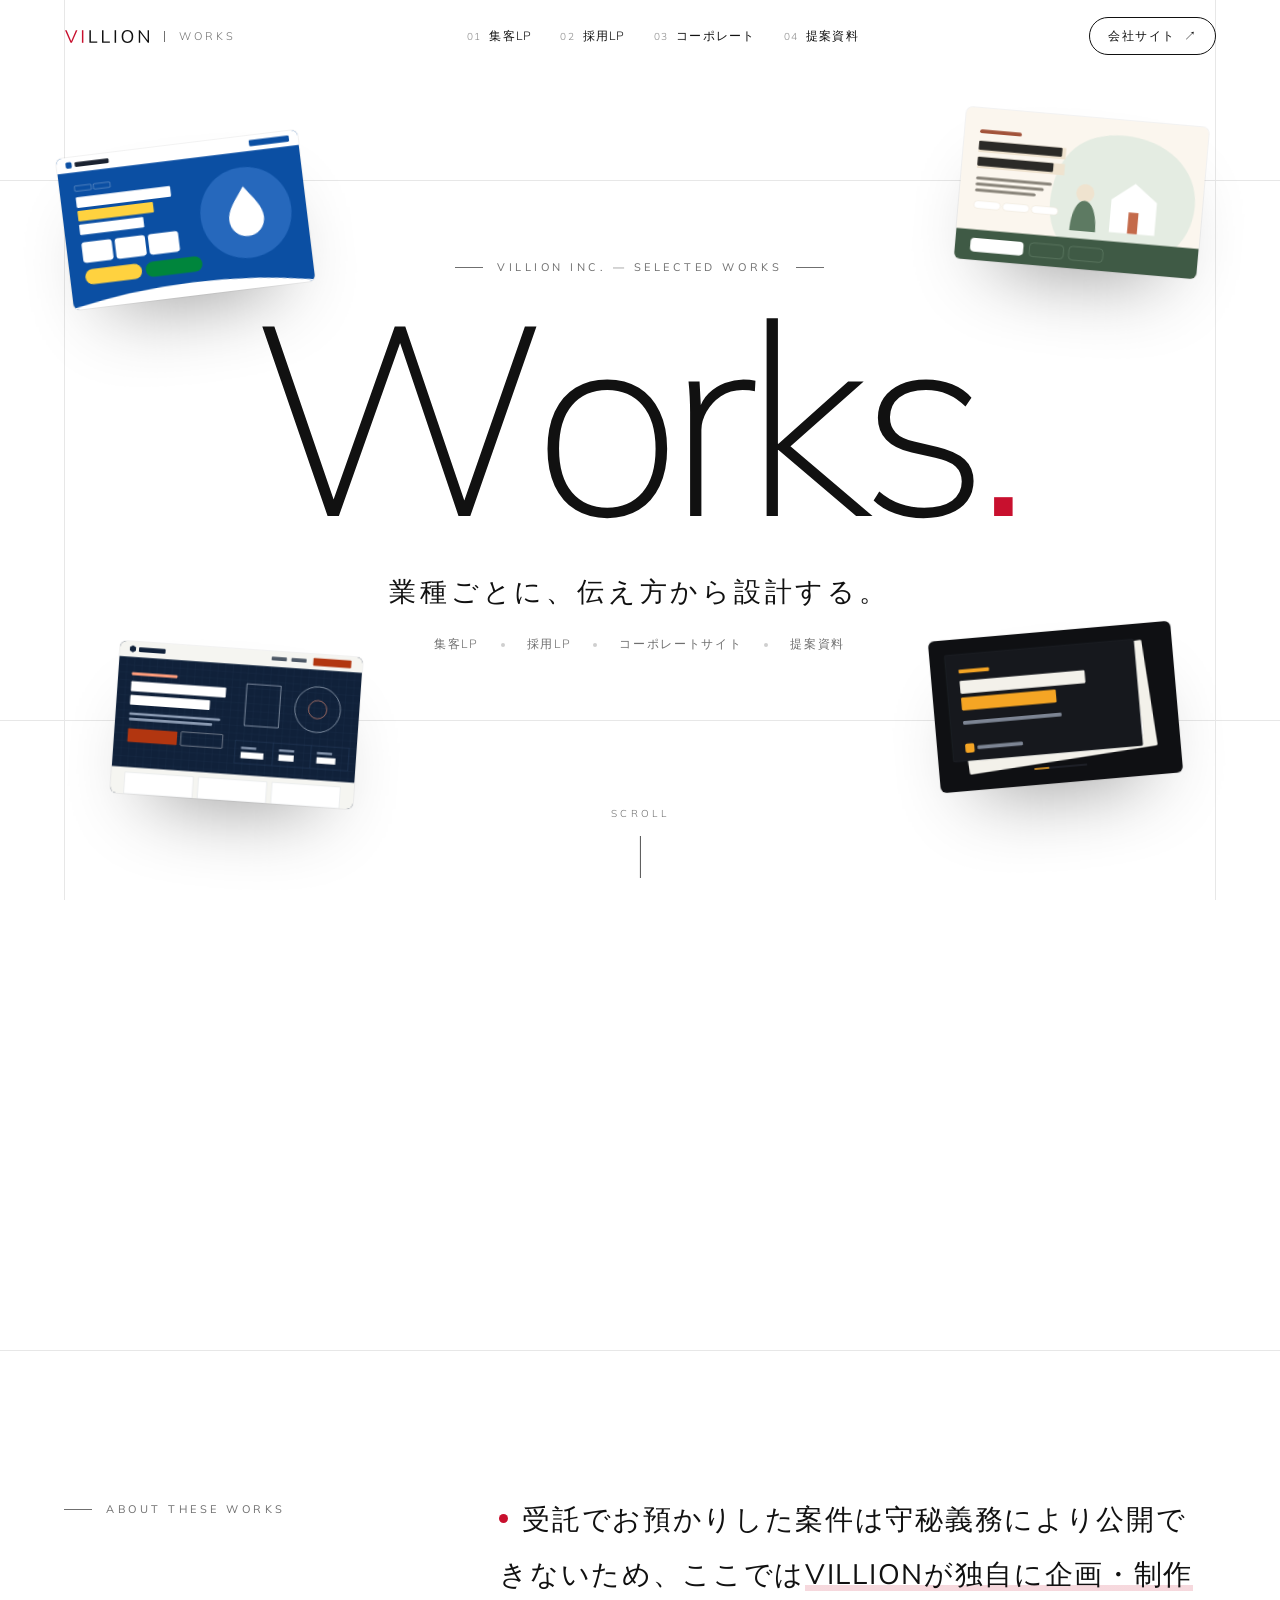
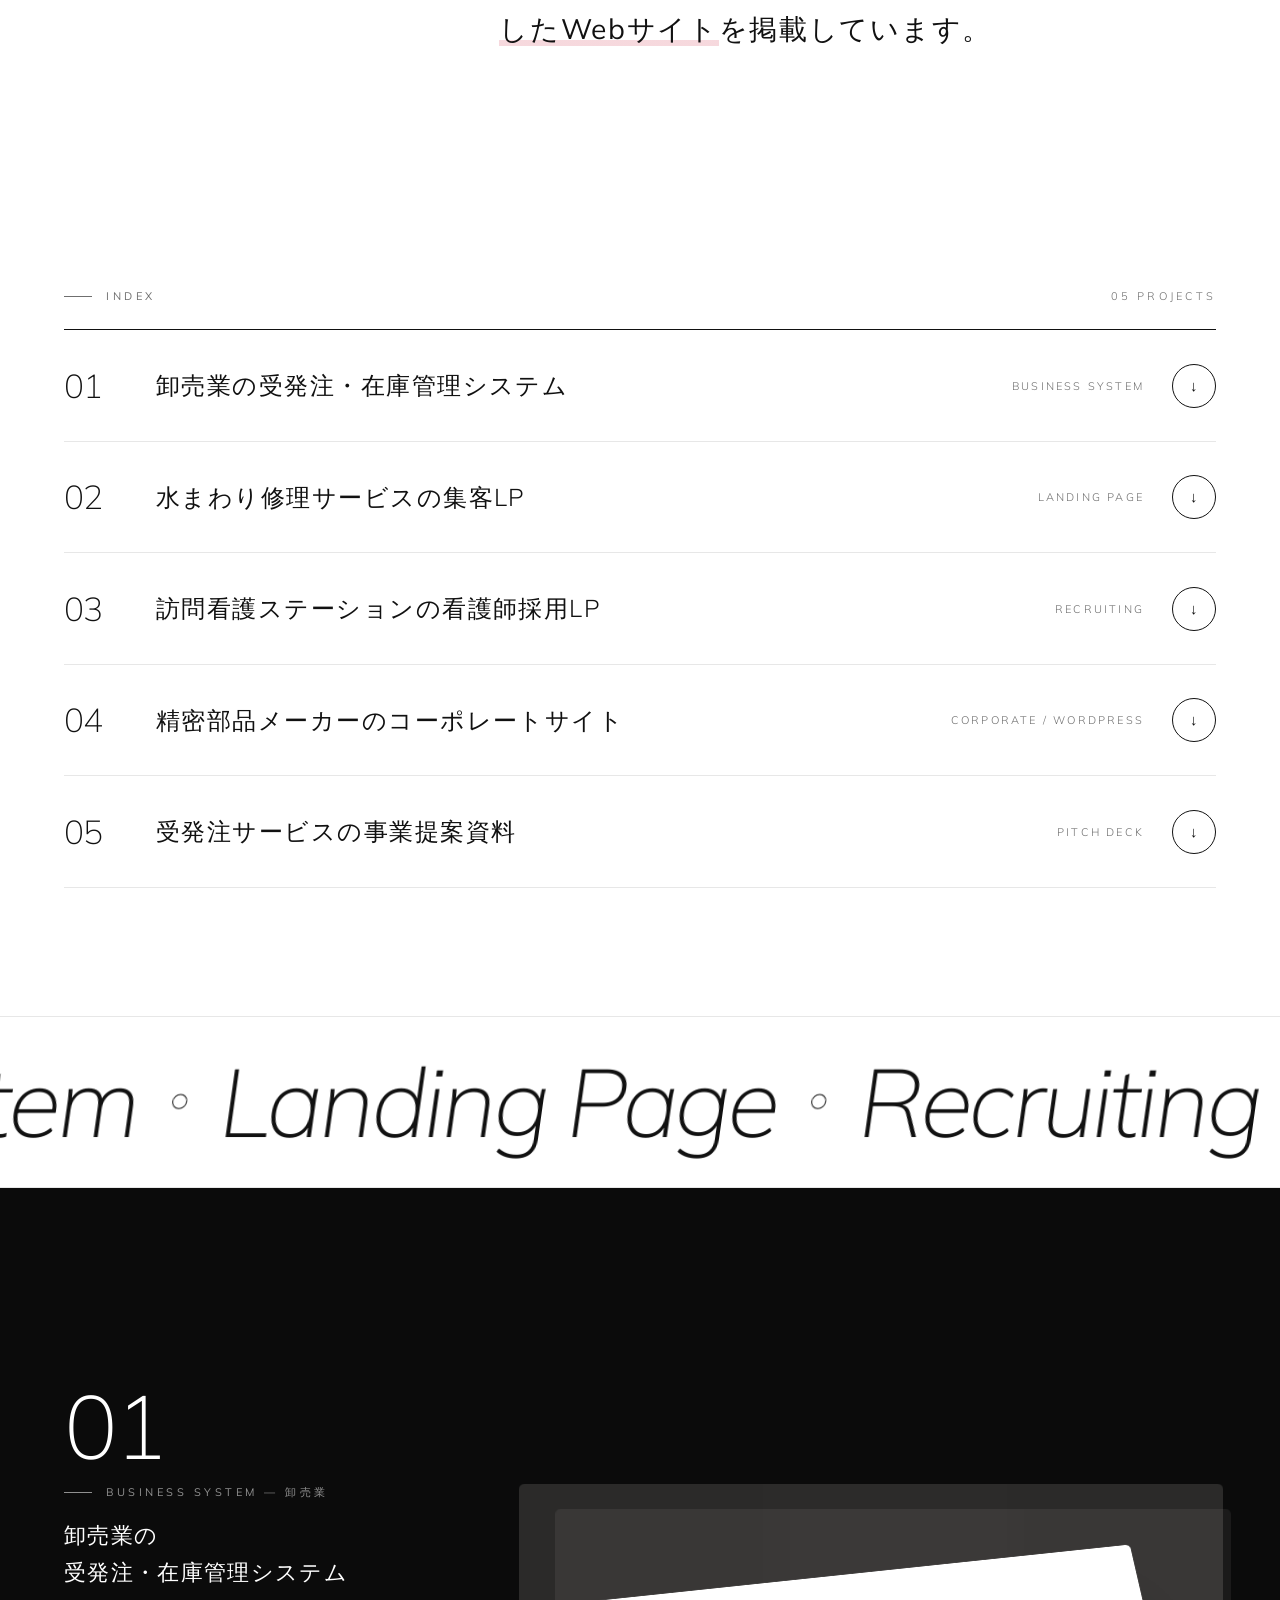
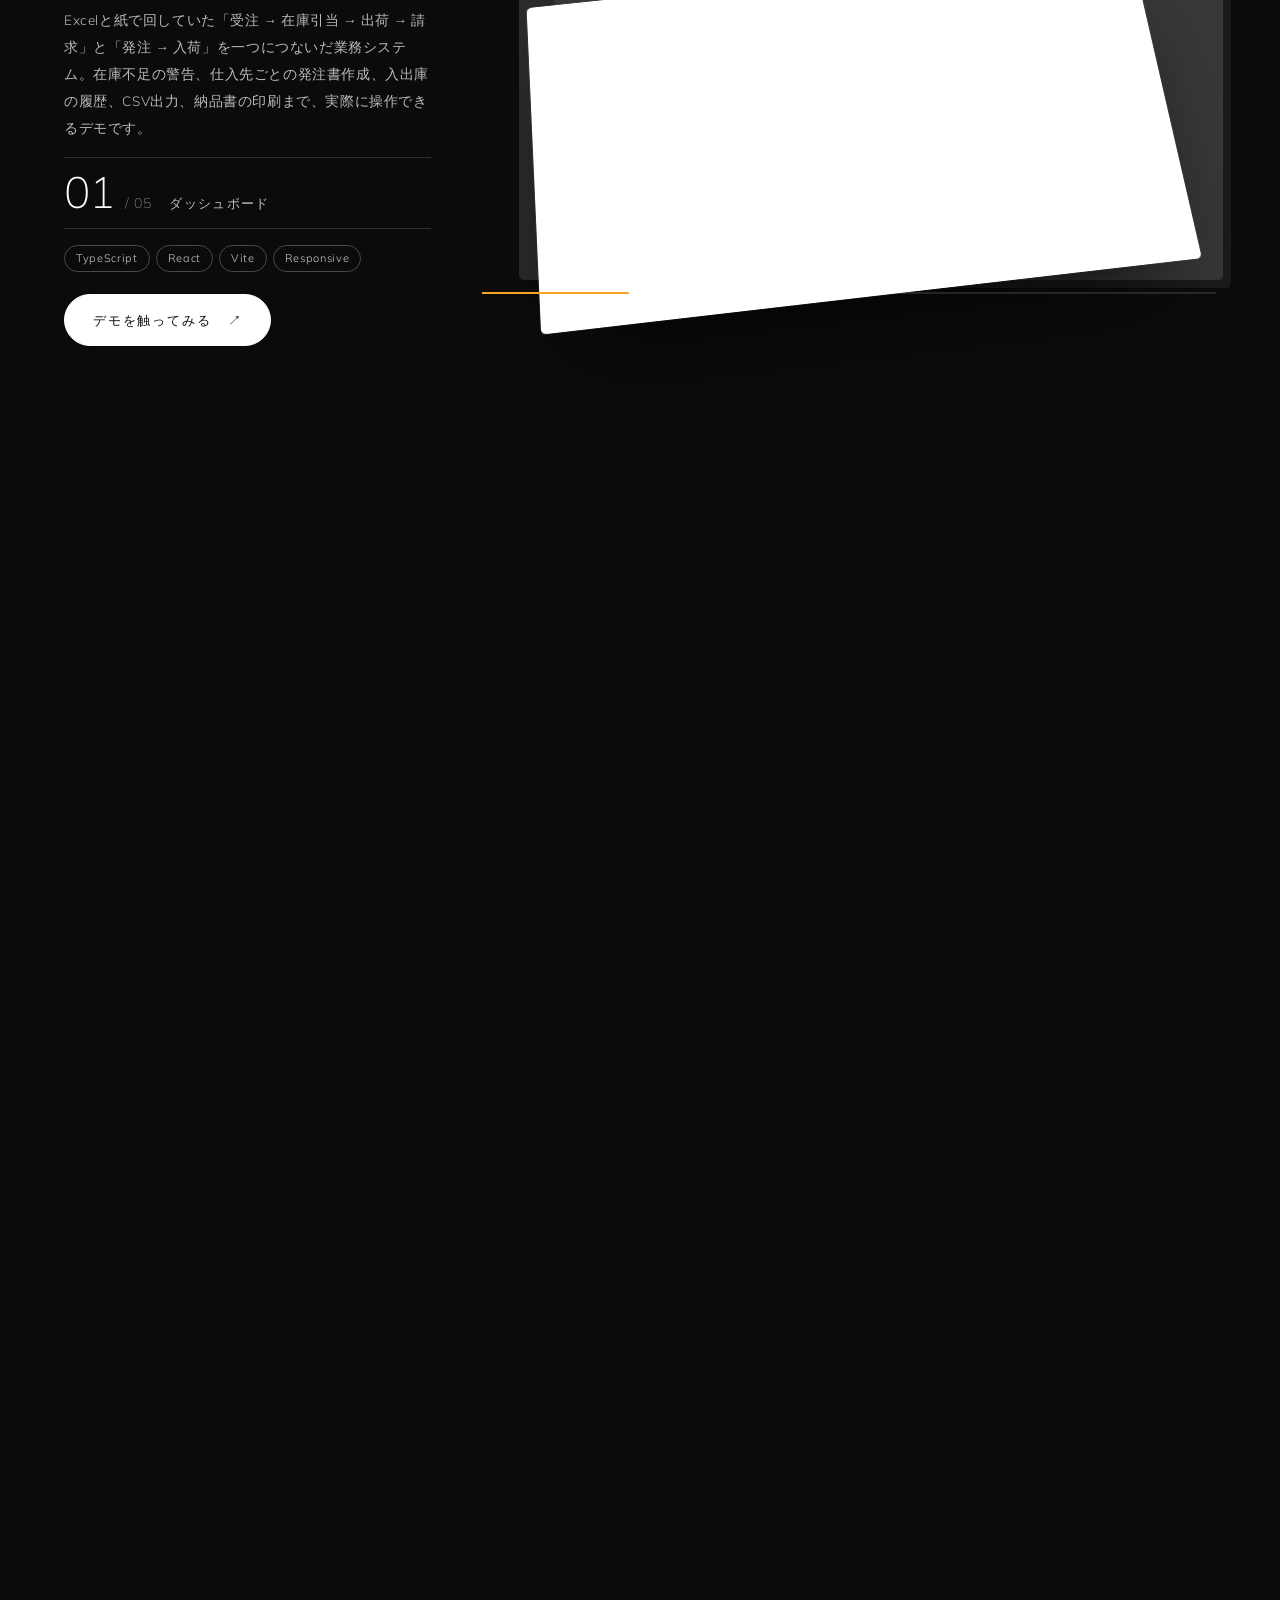
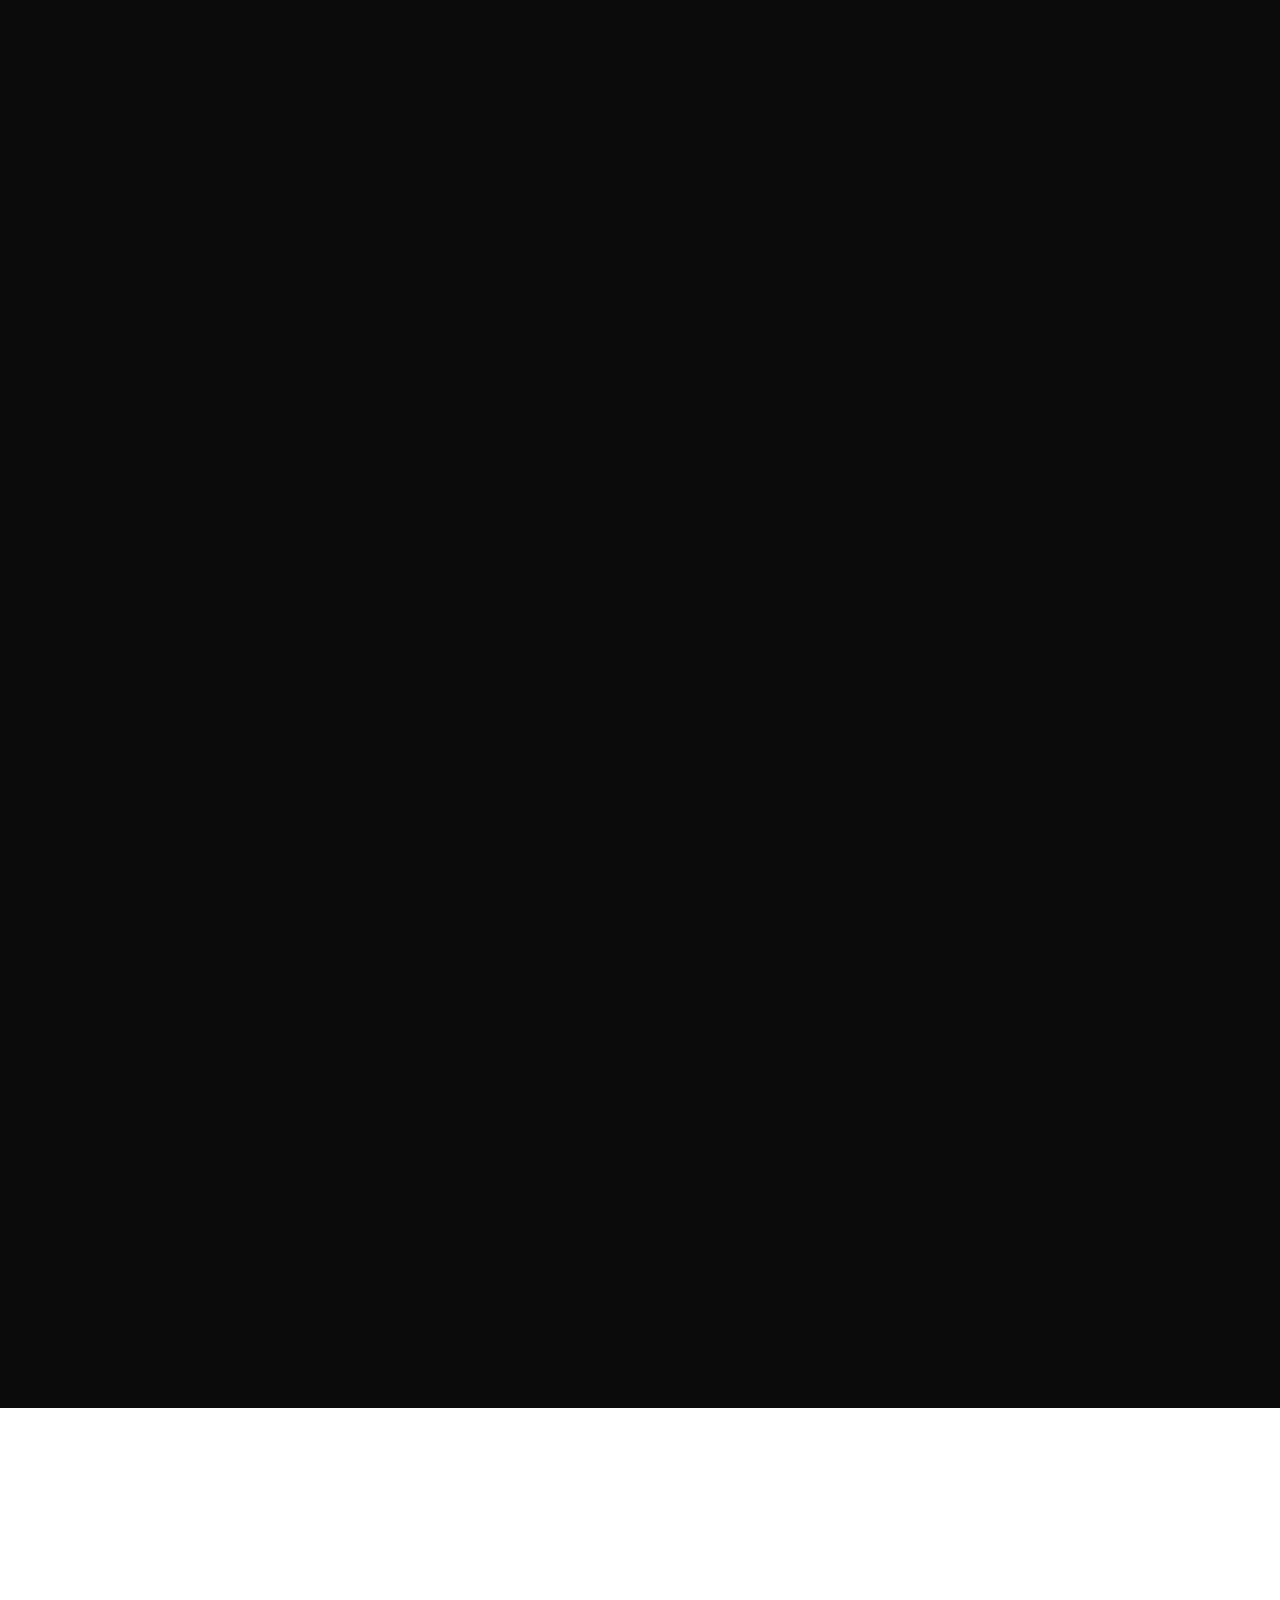
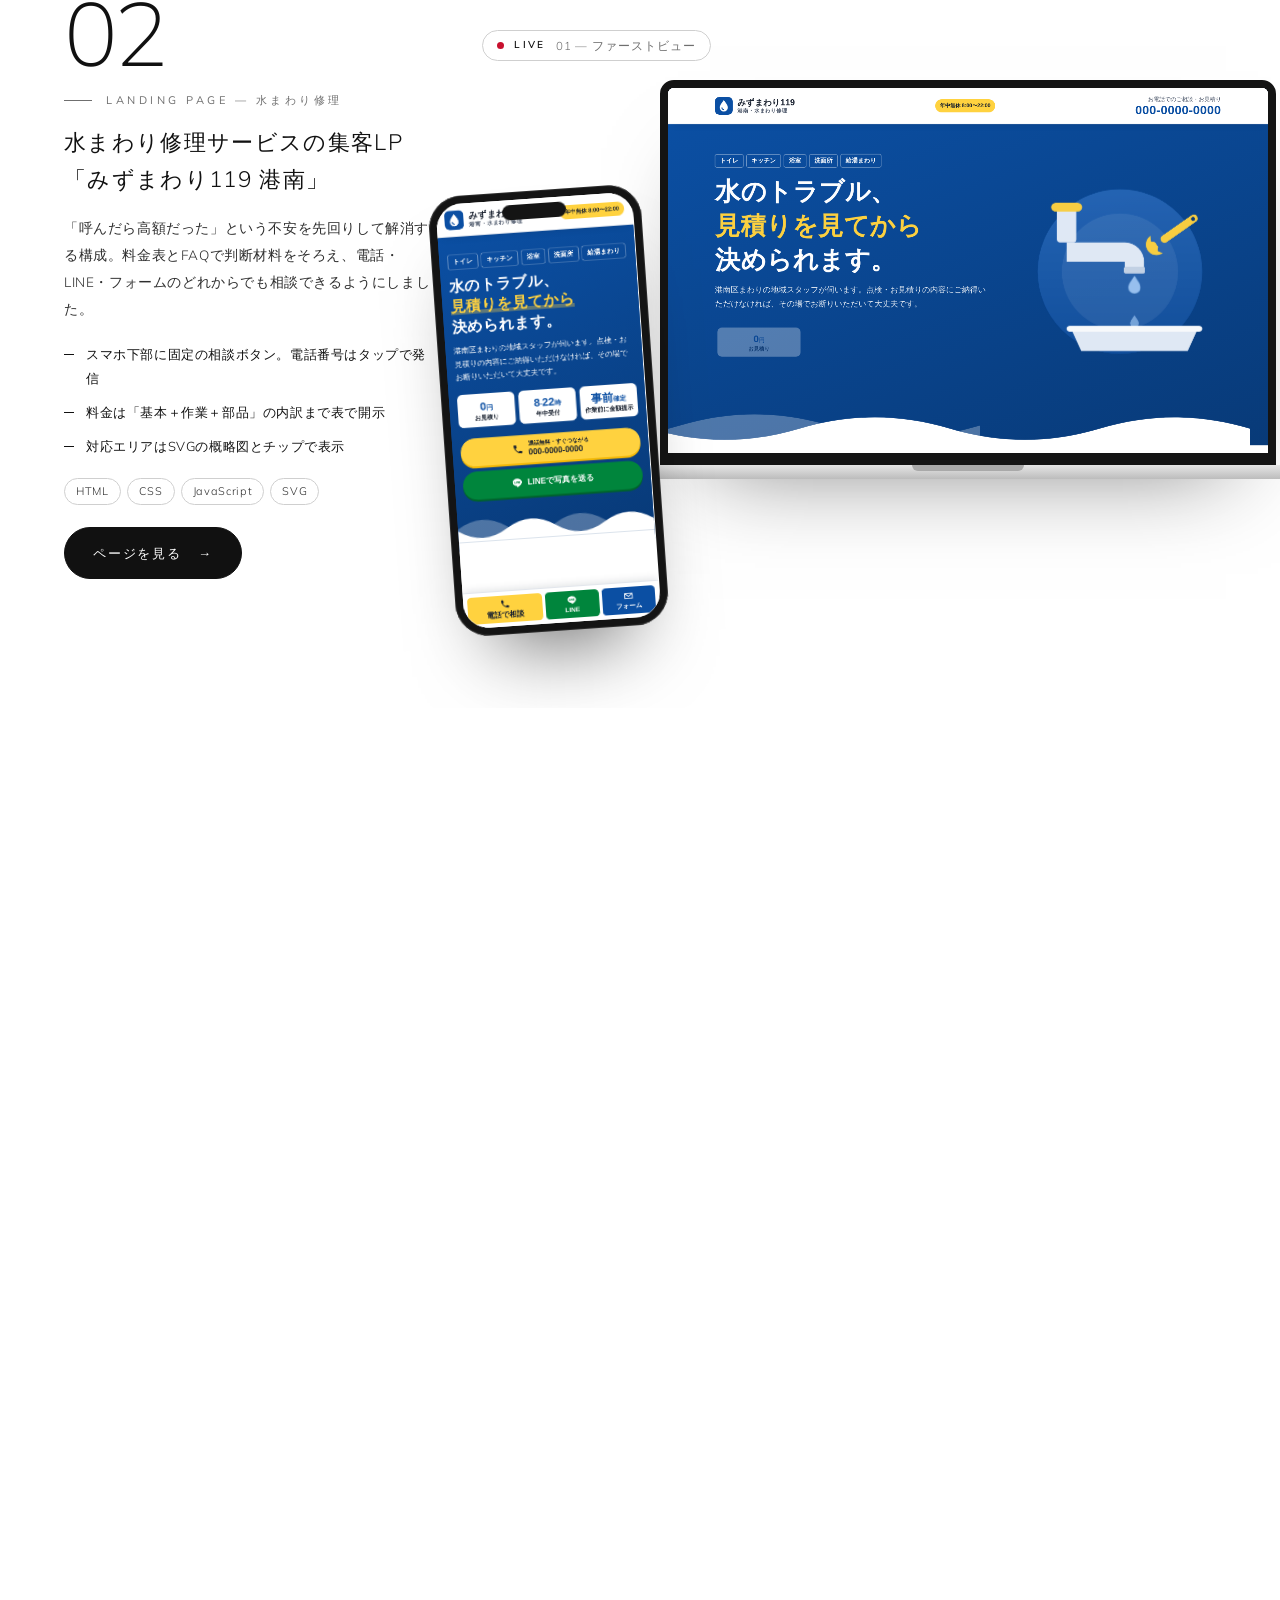
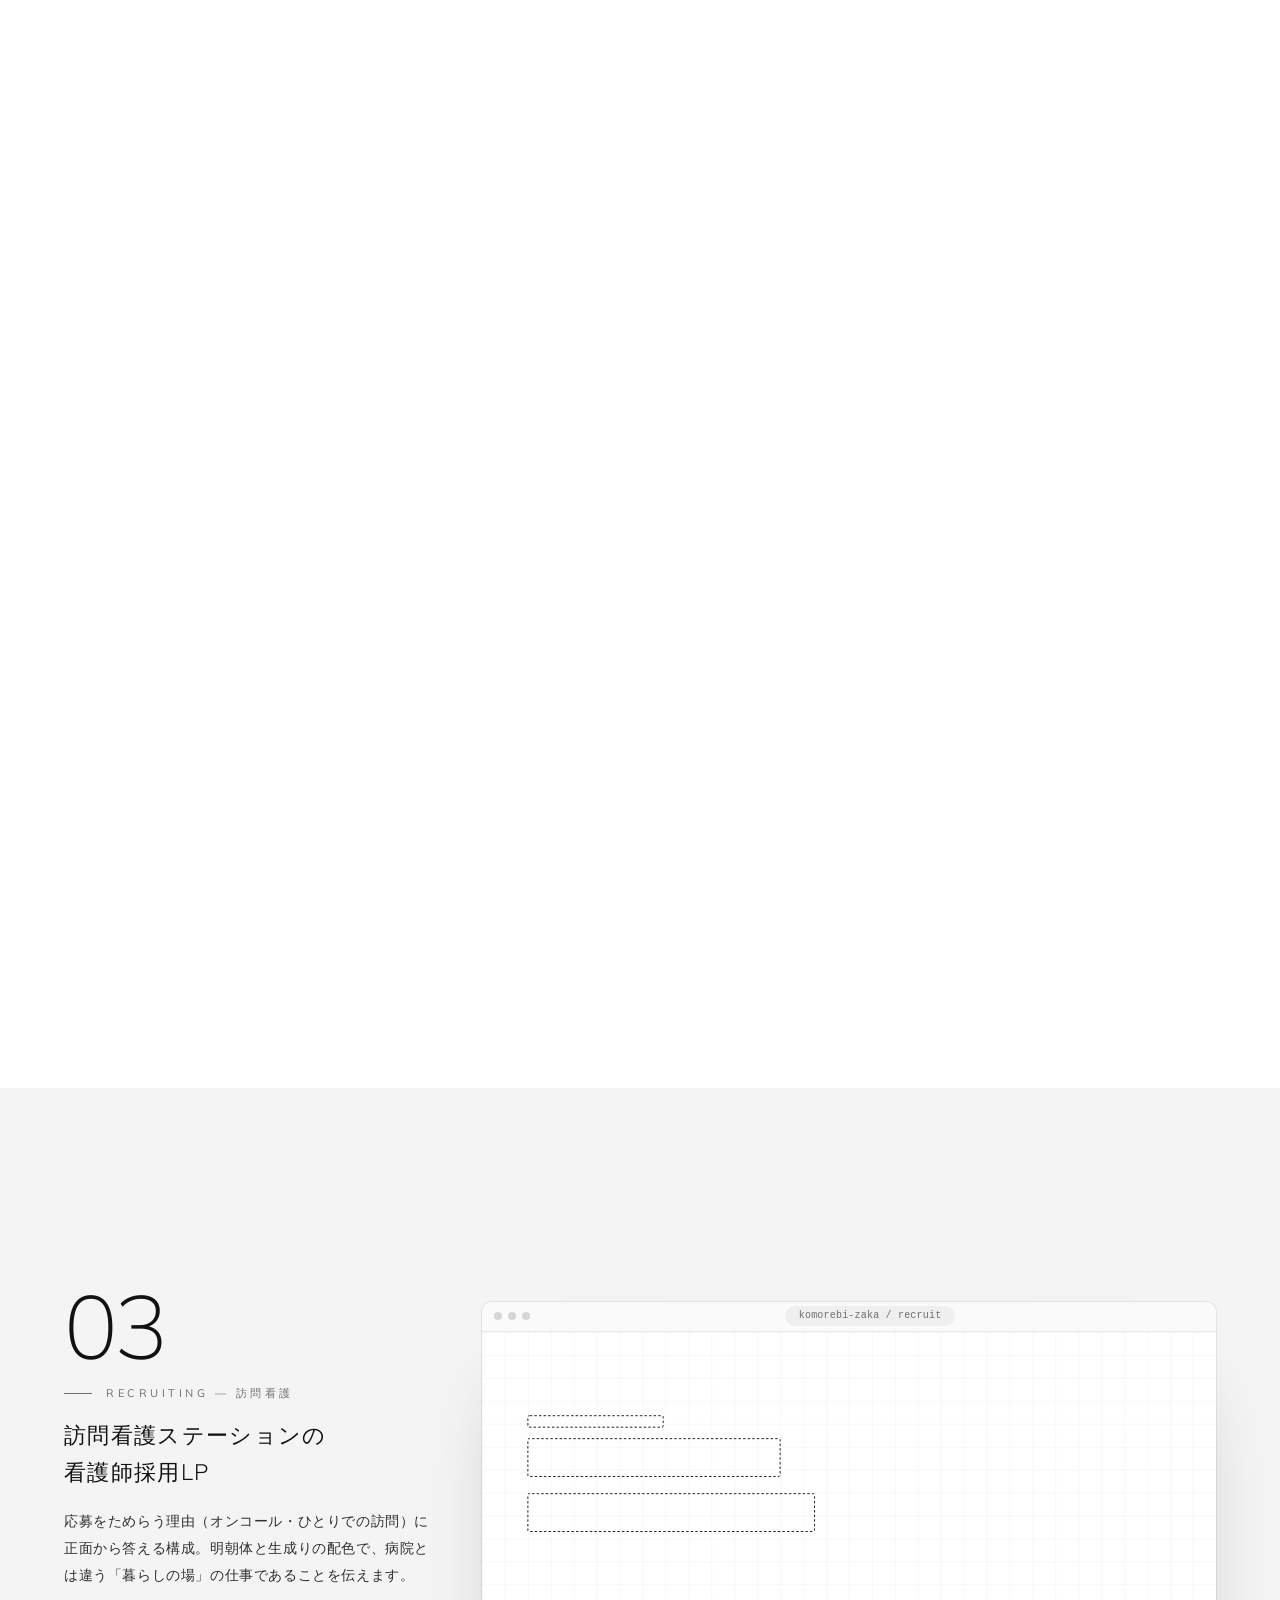
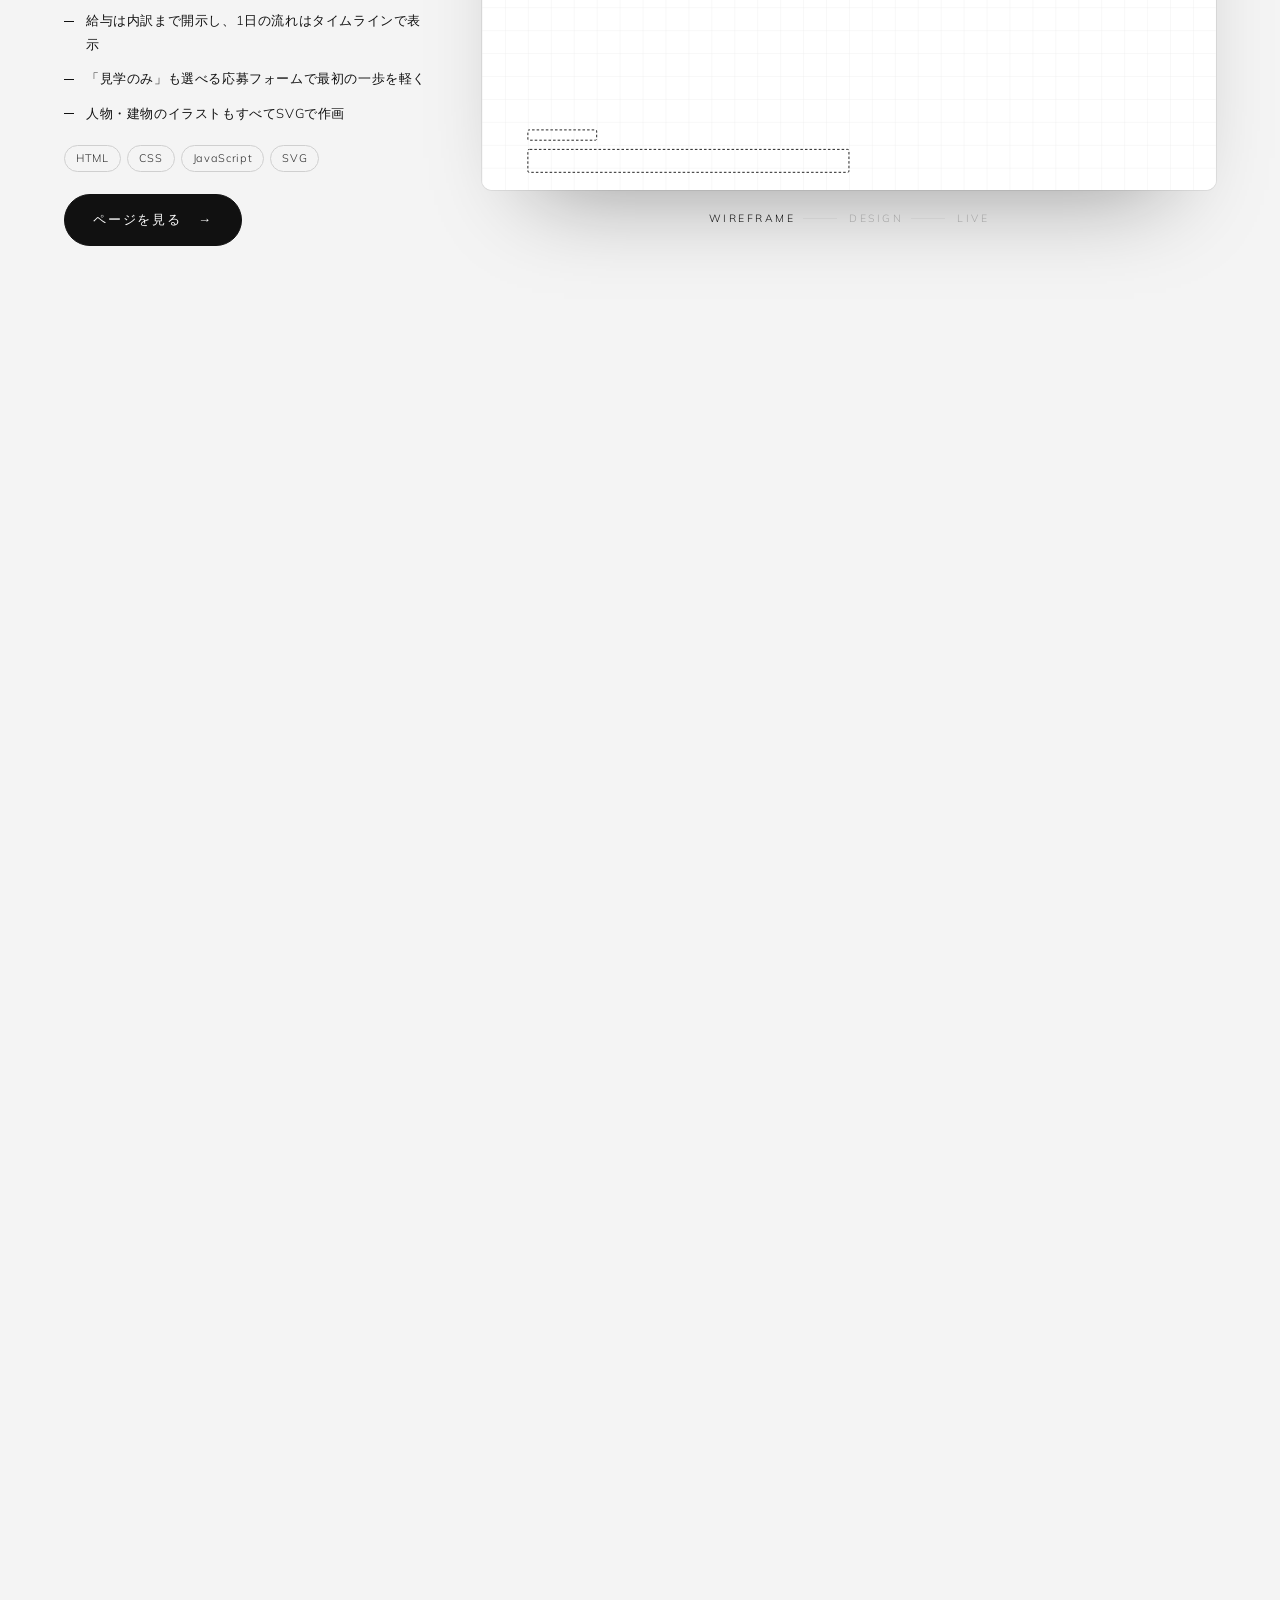
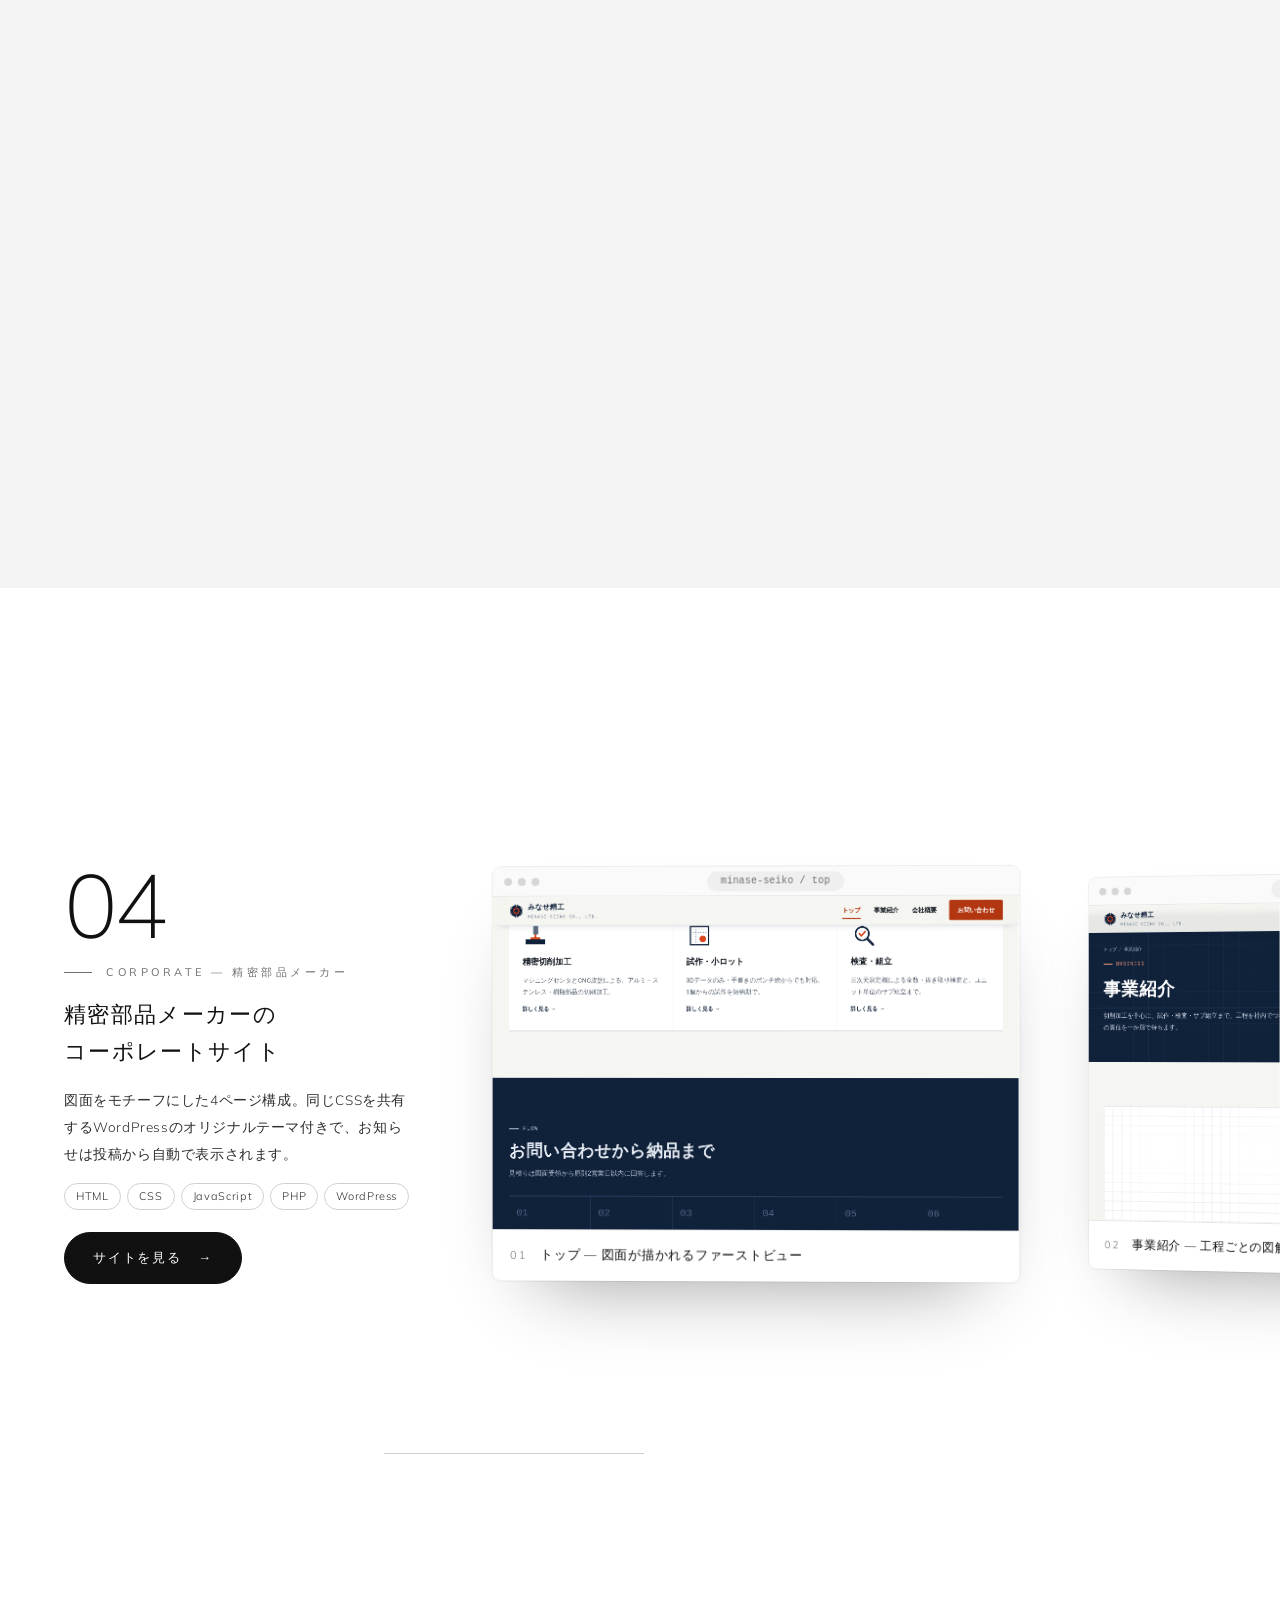
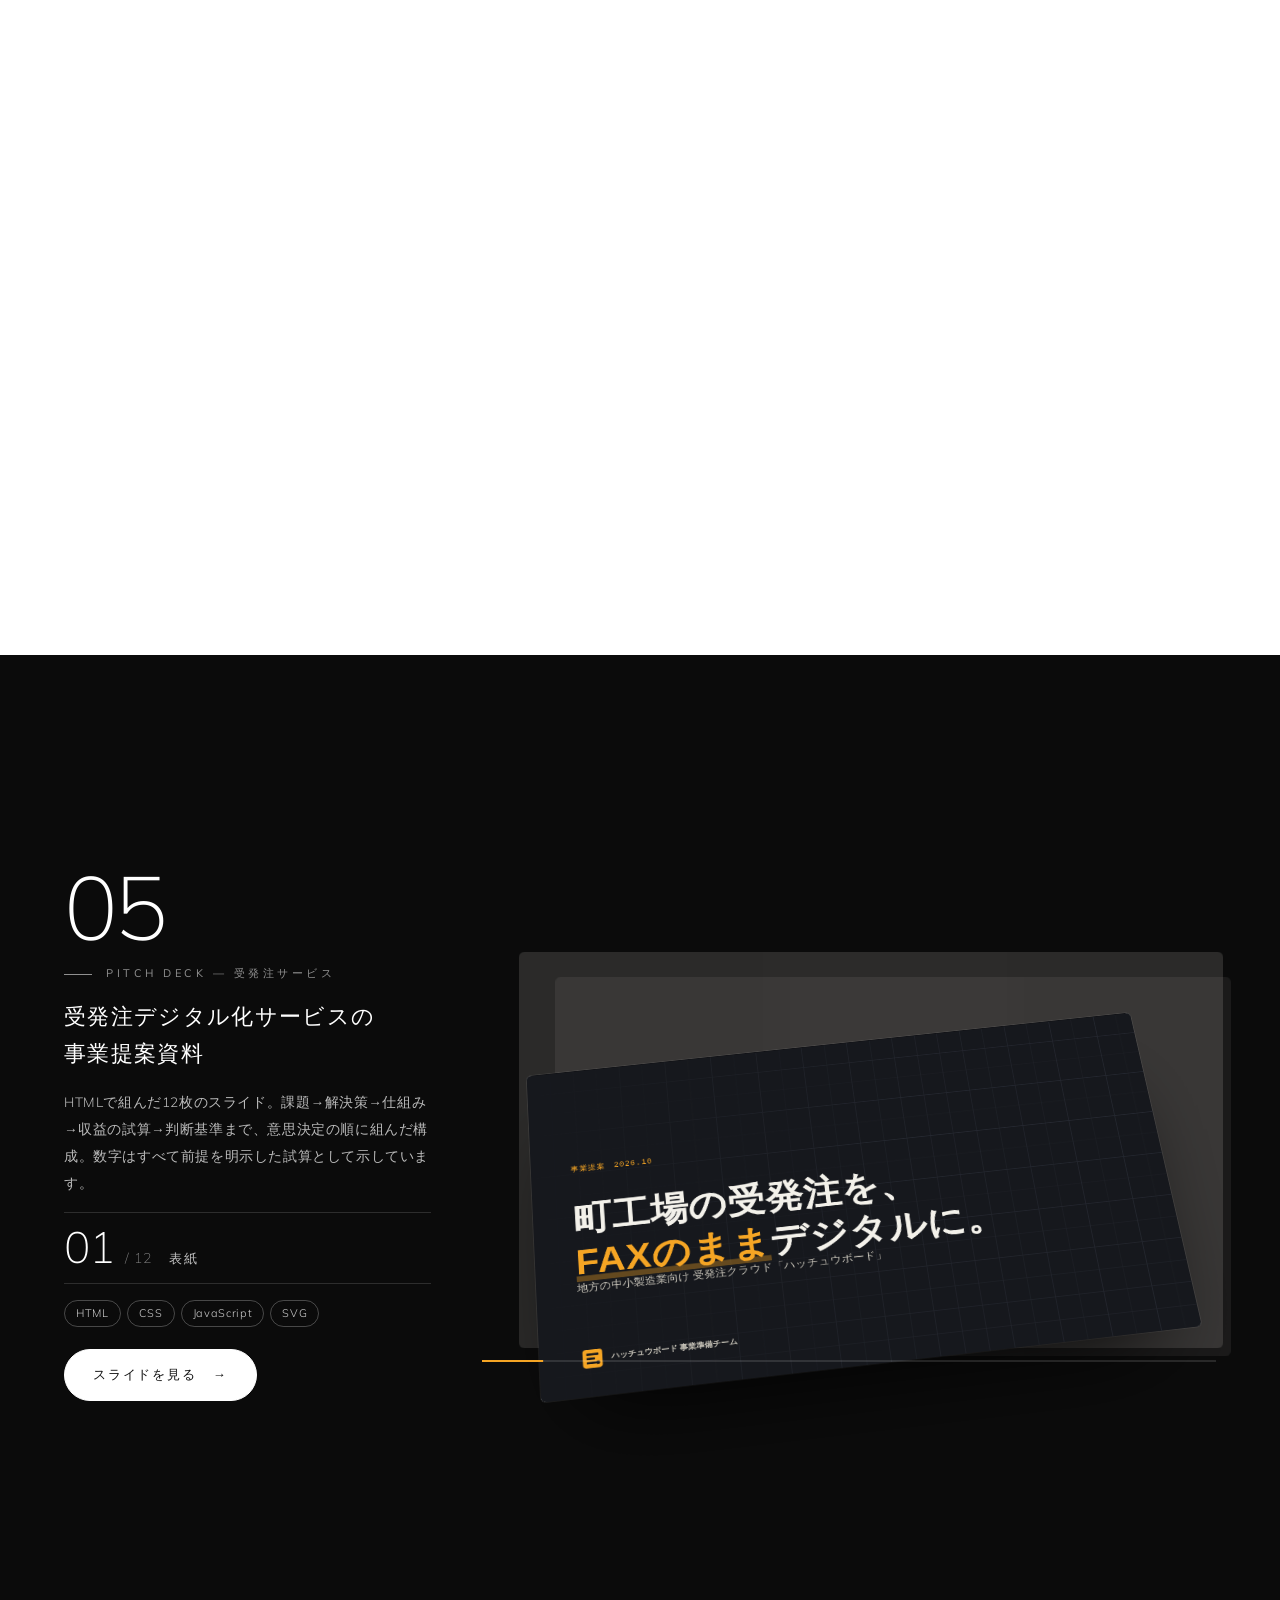
==== commit d824f640: "業務システム（受発注・在庫管理）のデモを01番目の制作例に追加。スクロールで画面が切り替わる Co-Authored-By: Claude Opus 5.5 <noreply@anthropic.co" ====
--- a/index.html
+++ b/index.html
@@ -31,6 +31,18 @@
   <symbol id="vl-logo" viewBox="-55.2 -771.8 4810.0 838.5"><path fill="#c8102e" transform="translate(0.0 0) scale(1 -1)" d="M310.2412109375 0 2.60302734375 705H91.768798828125L365.4447021484375 65.8165283203125H334.0477294921875L608.783935546875 705H695.0703125L385.8416748046875 0Z"/><path fill="#c8102e" transform="translate(858.0 0) scale(1 -1)" d="M88.0728759765625 0V705H170.94970703125V0Z"/><path fill="currentColor" transform="translate(1277.0 0) scale(1 -1)" d="M88.0728759765625 0V705H170.94970703125V71.889404296875H527.336669921875V0Z"/><path fill="currentColor" transform="translate(1982.0 0) scale(1 -1)" d="M88.0728759765625 0V705H170.94970703125V71.889404296875H527.336669921875V0Z"/><path fill="currentColor" transform="translate(2687.0 0) scale(1 -1)" d="M88.0728759765625 0V705H170.94970703125V0Z"/><path fill="currentColor" transform="translate(3106.0 0) scale(1 -1)" d="M61.8919677734375 353Q61.8919677734375 464.5301513671875 100.2713623046875 545.2650756835938Q138.6507568359375 626 211.20477294921875 669.9698486328125Q283.7587890625 713.939697265625 385.577880859375 713.939697265625Q485.336669921875 713.939697265625 558.15576171875 669.9698486328125Q630.974853515625 626 670.6193237304688 545.2650756835938Q710.2637939453125 464.5301513671875 710.2637939453125 354Q710.2637939453125 242.4698486328125 670.354248046875 161.23492431640625Q630.4447021484375 80 557.6256103515625 35.5301513671875Q484.8065185546875 -8.939697265625 385.577880859375 -8.939697265625Q284.2889404296875 -8.939697265625 211.9698486328125 35.5301513671875Q139.6507568359375 80 100.7713623046875 161.23492431640625Q61.8919677734375 242.4698486328125 61.8919677734375 353ZM149.1783447265625 353Q149.1783447265625 217.03515625 209.19091796875 140.75750732421875Q269.2034912109375 64.4798583984375 385.577880859375 64.4798583984375Q497.8919677734375 64.4798583984375 560.4346923828125 140.492431640625Q622.9774169921875 216.5050048828125 622.9774169921875 353Q622.9774169921875 489.96484375 560.9346923828125 565.2424926757812Q498.8919677734375 640.5201416015625 385.577880859375 640.5201416015625Q269.2034912109375 640.5201416015625 209.19091796875 565.2424926757812Q149.1783447265625 489.96484375 149.1783447265625 353Z"/><path fill="currentColor" transform="translate(4038.0 0) scale(1 -1)" d="M88.0728759765625 0V705H152.733642578125L605.2060546875 104.959716796875H581.8568115234375V705H658.91455078125V0H594.783935546875L142.7813720703125 600.040283203125H165.130615234375V0Z"/></symbol>
 
   <!-- 01 集客LP：PC -->
+  <symbol id="pv-app" viewBox="0 0 640 400">
+    <rect width="640" height="400" fill="#f4f4f2"/>
+    <rect width="120" height="400" fill="#0b0b0b"/>
+    <rect x="18" y="20" width="22" height="22" fill="none" stroke="#fff"/><g fill="#5a5a5a"><rect x="18" y="64" width="70" height="7"/><rect x="18" y="84" width="54" height="7"/><rect x="18" y="104" width="62" height="7"/><rect x="18" y="124" width="50" height="7"/></g><rect x="14" y="60" width="2" height="15" fill="#c8102e"/>
+    <g fill="#fff" stroke="#e4e4e1"><rect x="138" y="24" width="112" height="62"/><rect x="258" y="24" width="112" height="62"/><rect x="378" y="24" width="112" height="62"/><rect x="498" y="24" width="124" height="62"/></g>
+    <g fill="#0b0b0b"><rect x="138" y="24" width="112" height="2"/><rect x="258" y="24" width="112" height="2"/><rect x="498" y="24" width="124" height="2"/><rect x="148" y="56" width="70" height="14"/><rect x="268" y="56" width="34" height="14"/><rect x="508" y="56" width="80" height="14"/></g><rect x="378" y="24" width="112" height="2" fill="#c8102e"/><rect x="388" y="56" width="46" height="14" fill="#c8102e"/>
+    <rect x="138" y="100" width="230" height="160" fill="#fff" stroke="#e4e4e1"/>
+    <g fill="#0b0b0b"><rect x="154" y="200" width="12" height="44"/><rect x="172" y="180" width="12" height="64"/><rect x="190" y="150" width="12" height="94"/><rect x="208" y="190" width="12" height="54"/><rect x="226" y="140" width="12" height="104"/><rect x="244" y="170" width="12" height="74"/><rect x="262" y="206" width="12" height="38"/><rect x="280" y="130" width="12" height="114"/><rect x="298" y="176" width="12" height="68"/><rect x="316" y="160" width="12" height="84"/></g><rect x="334" y="196" width="12" height="48" fill="#c8102e"/>
+    <rect x="378" y="100" width="244" height="160" fill="#fff" stroke="#e4e4e1"/>
+    <g fill="#d6d6d2"><rect x="392" y="124" width="90" height="6"/><rect x="392" y="146" width="80" height="6"/><rect x="392" y="168" width="96" height="6"/><rect x="392" y="190" width="70" height="6"/></g><g fill="#0b0b0b"><rect x="500" y="124" width="100" height="4"/><rect x="500" y="146" width="80" height="4"/><rect x="500" y="168" width="64" height="4"/><rect x="500" y="190" width="48" height="4"/></g><rect x="500" y="124" width="100" height="4" fill="#c8102e"/>
+    <rect x="138" y="272" width="484" height="110" fill="#fff" stroke="#e4e4e1"/><rect x="138" y="296" width="484" height="1" fill="#0b0b0b"/><g fill="#e6e6e2"><rect x="150" y="314" width="460" height="1"/><rect x="150" y="336" width="460" height="1"/><rect x="150" y="358" width="460" height="1"/></g>
+  </symbol>
   <symbol id="pv-suido" viewBox="0 0 640 400">
     <rect width="640" height="400" fill="#0b4fa3"/>
     <rect width="640" height="40" fill="#fff"/><rect x="24" y="12" width="16" height="16" rx="4" fill="#0b4fa3"/><rect x="48" y="14" width="90" height="12" rx="3" fill="#1a2230"/><rect x="510" y="12" width="106" height="16" rx="3" fill="#0b4fa3"/>
@@ -210,26 +222,57 @@
 <!-- ===== 目次 ===== -->
 <section class="idx" aria-labelledby="idx-title">
   <div class="wrap">
-    <div class="idx__head"><h2 class="eyebrow" id="idx-title">Index</h2><p class="idx__count" aria-hidden="true">04 Projects</p></div>
+    <div class="idx__head"><h2 class="eyebrow" id="idx-title">Index</h2><p class="idx__count" aria-hidden="true">05 Projects</p></div>
     <ol class="idx__list">
-      <li data-reveal><a href="#w1" data-peek="pv-suido" data-view><span class="idx__n">01</span><span class="idx__t">水まわり修理サービスの集客LP</span><span class="idx__k">Landing Page</span><span class="idx__a" aria-hidden="true">↓</span></a></li>
-      <li data-reveal style="--d:.06s"><a href="#w2" data-peek="pv-recruit" data-view><span class="idx__n">02</span><span class="idx__t">訪問看護ステーションの看護師採用LP</span><span class="idx__k">Recruiting</span><span class="idx__a" aria-hidden="true">↓</span></a></li>
-      <li data-reveal style="--d:.12s"><a href="#w3" data-peek="pv-corp" data-view><span class="idx__n">03</span><span class="idx__t">精密部品メーカーのコーポレートサイト</span><span class="idx__k">Corporate / WordPress</span><span class="idx__a" aria-hidden="true">↓</span></a></li>
-      <li data-reveal style="--d:.18s"><a href="#w4" data-peek="pv-deck" data-view><span class="idx__n">04</span><span class="idx__t">受発注サービスの事業提案資料</span><span class="idx__k">Pitch Deck</span><span class="idx__a" aria-hidden="true">↓</span></a></li>
+      <li data-reveal><a href="#w0" data-peek="pv-app" data-view><span class="idx__n">01</span><span class="idx__t">卸売業の受発注・在庫管理システム</span><span class="idx__k">Business System</span><span class="idx__a" aria-hidden="true">↓</span></a></li>
+      <li data-reveal><a href="#w1" data-peek="pv-suido" data-view><span class="idx__n">02</span><span class="idx__t">水まわり修理サービスの集客LP</span><span class="idx__k">Landing Page</span><span class="idx__a" aria-hidden="true">↓</span></a></li>
+      <li data-reveal style="--d:.06s"><a href="#w2" data-peek="pv-recruit" data-view><span class="idx__n">03</span><span class="idx__t">訪問看護ステーションの看護師採用LP</span><span class="idx__k">Recruiting</span><span class="idx__a" aria-hidden="true">↓</span></a></li>
+      <li data-reveal style="--d:.12s"><a href="#w3" data-peek="pv-corp" data-view><span class="idx__n">04</span><span class="idx__t">精密部品メーカーのコーポレートサイト</span><span class="idx__k">Corporate / WordPress</span><span class="idx__a" aria-hidden="true">↓</span></a></li>
+      <li data-reveal style="--d:.18s"><a href="#w4" data-peek="pv-deck" data-view><span class="idx__n">05</span><span class="idx__t">受発注サービスの事業提案資料</span><span class="idx__k">Pitch Deck</span><span class="idx__a" aria-hidden="true">↓</span></a></li>
     </ol>
   </div>
   <div class="peek" aria-hidden="true"><svg viewBox="0 0 640 400"><use href="#pv-suido"/></svg></div>
 </section>
 
 <div class="mq" aria-hidden="true">
-  <div class="mq__track"><span>Landing Page</span><i></i><span>Recruiting Site</span><i></i><span>Corporate Site</span><i></i><span>WordPress Theme</span><i></i><span>Pitch Deck</span><i></i><span>Landing Page</span><i></i><span>Recruiting Site</span><i></i><span>Corporate Site</span><i></i><span>WordPress Theme</span><i></i><span>Pitch Deck</span><i></i></div>
+  <div class="mq__track"><span>Business System</span><i></i><span>Landing Page</span><i></i><span>Recruiting Site</span><i></i><span>Corporate Site</span><i></i><span>WordPress Theme</span><i></i><span>Pitch Deck</span><i></i><span>Business System</span><i></i><span>Landing Page</span><i></i><span>Recruiting Site</span><i></i><span>Corporate Site</span><i></i><span>WordPress Theme</span><i></i><span>Pitch Deck</span><i></i></div>
 </div>
 
-<!-- ===== 01 集客LP：デバイスの中で実際のページが流れる ===== -->
+<!-- ===== 01 業務システム：実際に動くデモを画面ごとに見せる ===== -->
+<section class="work work--deck work--app" id="w0" data-scene="app" data-dark aria-labelledby="w0-title">
+  <div class="work__sticky">
+    <div class="work__text">
+      <p class="work__num" aria-hidden="true">01</p>
+      <p class="eyebrow">Business System — 卸売業</p>
+      <h2 class="work__title" id="w0-title">卸売業の<br>受発注・在庫管理システム</h2>
+      <p class="work__desc">Excelと紙で回していた「受注 → 在庫引当 → 出荷 → 請求」と「発注 → 入荷」を一つにつないだ業務システム。在庫不足の警告、仕入先ごとの発注書作成、入出庫の履歴、CSV出力、納品書の印刷まで、実際に操作できるデモです。</p>
+      <div class="deckinfo" aria-hidden="true">
+        <p class="deckinfo__n"><b class="deckinfo__cur">01</b><span>/ 05</span></p>
+        <p class="deckinfo__label">ダッシュボード</p>
+      </div>
+      <ul class="tags"><li>TypeScript</li><li>React</li><li>Vite</li><li>Responsive</li></ul>
+      <a class="btn btn--light" href="https://villion.co.jp/works/demo/" target="_blank" rel="noopener">デモを触ってみる <span class="arrow" aria-hidden="true">↗</span></a>
+    </div>
+    <div class="work__stage">
+      <div class="work__pin">
+        <a class="deck3d" href="https://villion.co.jp/works/demo/" target="_blank" rel="noopener" tabindex="-1" aria-hidden="true" data-view>
+          <span class="deck3d__ghost deck3d__ghost--2"></span>
+          <span class="deck3d__ghost deck3d__ghost--1"></span>
+          <span class="deck3d__screen screen" data-live="https://villion.co.jp/works/demo/#/" data-w="1440" data-mobile inert>
+            <svg class="poster" viewBox="0 0 640 400" preserveAspectRatio="xMidYMid slice"><use href="#pv-app"/></svg>
+          </span>
+          <span class="deck3d__bar"><i></i></span>
+        </a>
+      </div>
+    </div>
+  </div>
+</section>
+
+<!-- ===== 02 集客LP：デバイスの中で実際のページが流れる ===== -->
 <section class="work work--device" id="w1" data-scene="device" aria-labelledby="w1-title">
   <div class="work__sticky">
     <div class="work__text">
-      <p class="work__num" aria-hidden="true">01</p>
+      <p class="work__num" aria-hidden="true">02</p>
       <p class="eyebrow">Landing Page — 水まわり修理</p>
       <h2 class="work__title" id="w1-title">水まわり修理サービスの集客LP<br>「みずまわり119 港南」</h2>
       <p class="work__desc">「呼んだら高額だった」という不安を先回りして解消する構成。料金表とFAQで判断材料をそろえ、電話・LINE・フォームのどれからでも相談できるようにしました。</p>
@@ -266,7 +309,7 @@
 <section class="work work--draw" id="w2" data-scene="draw" aria-labelledby="w2-title">
   <div class="work__sticky">
     <div class="work__text">
-      <p class="work__num" aria-hidden="true">02</p>
+      <p class="work__num" aria-hidden="true">03</p>
       <p class="eyebrow">Recruiting — 訪問看護</p>
       <h2 class="work__title" id="w2-title">訪問看護ステーションの<br>看護師採用LP</h2>
       <p class="work__desc">応募をためらう理由（オンコール・ひとりでの訪問）に正面から答える構成。明朝体と生成りの配色で、病院とは違う「暮らしの場」の仕事であることを伝えます。</p>
@@ -353,7 +396,7 @@
 <section class="work work--hs" id="w3" data-scene="gallery" aria-labelledby="w3-title">
   <div class="work__sticky hs__sticky">
     <div class="work__text hs__intro">
-      <p class="work__num" aria-hidden="true">03</p>
+      <p class="work__num" aria-hidden="true">04</p>
       <p class="eyebrow">Corporate — 精密部品メーカー</p>
       <h2 class="work__title" id="w3-title">精密部品メーカーの<br>コーポレートサイト</h2>
       <p class="work__desc">図面をモチーフにした4ページ構成。同じCSSを共有するWordPressのオリジナルテーマ付きで、お知らせは投稿から自動で表示されます。</p>
@@ -396,7 +439,7 @@
 <section class="work work--deck" id="w4" data-scene="deck" data-dark aria-labelledby="w4-title">
   <div class="work__sticky">
     <div class="work__text">
-      <p class="work__num" aria-hidden="true">04</p>
+      <p class="work__num" aria-hidden="true">05</p>
       <p class="eyebrow">Pitch Deck — 受発注サービス</p>
       <h2 class="work__title" id="w4-title">受発注デジタル化サービスの<br>事業提案資料</h2>
       <p class="work__desc">HTMLで組んだ12枚のスライド。課題→解決策→仕組み→収益の試算→判断基準まで、意思決定の順に組んだ構成。数字はすべて前提を明示した試算として示しています。</p>
